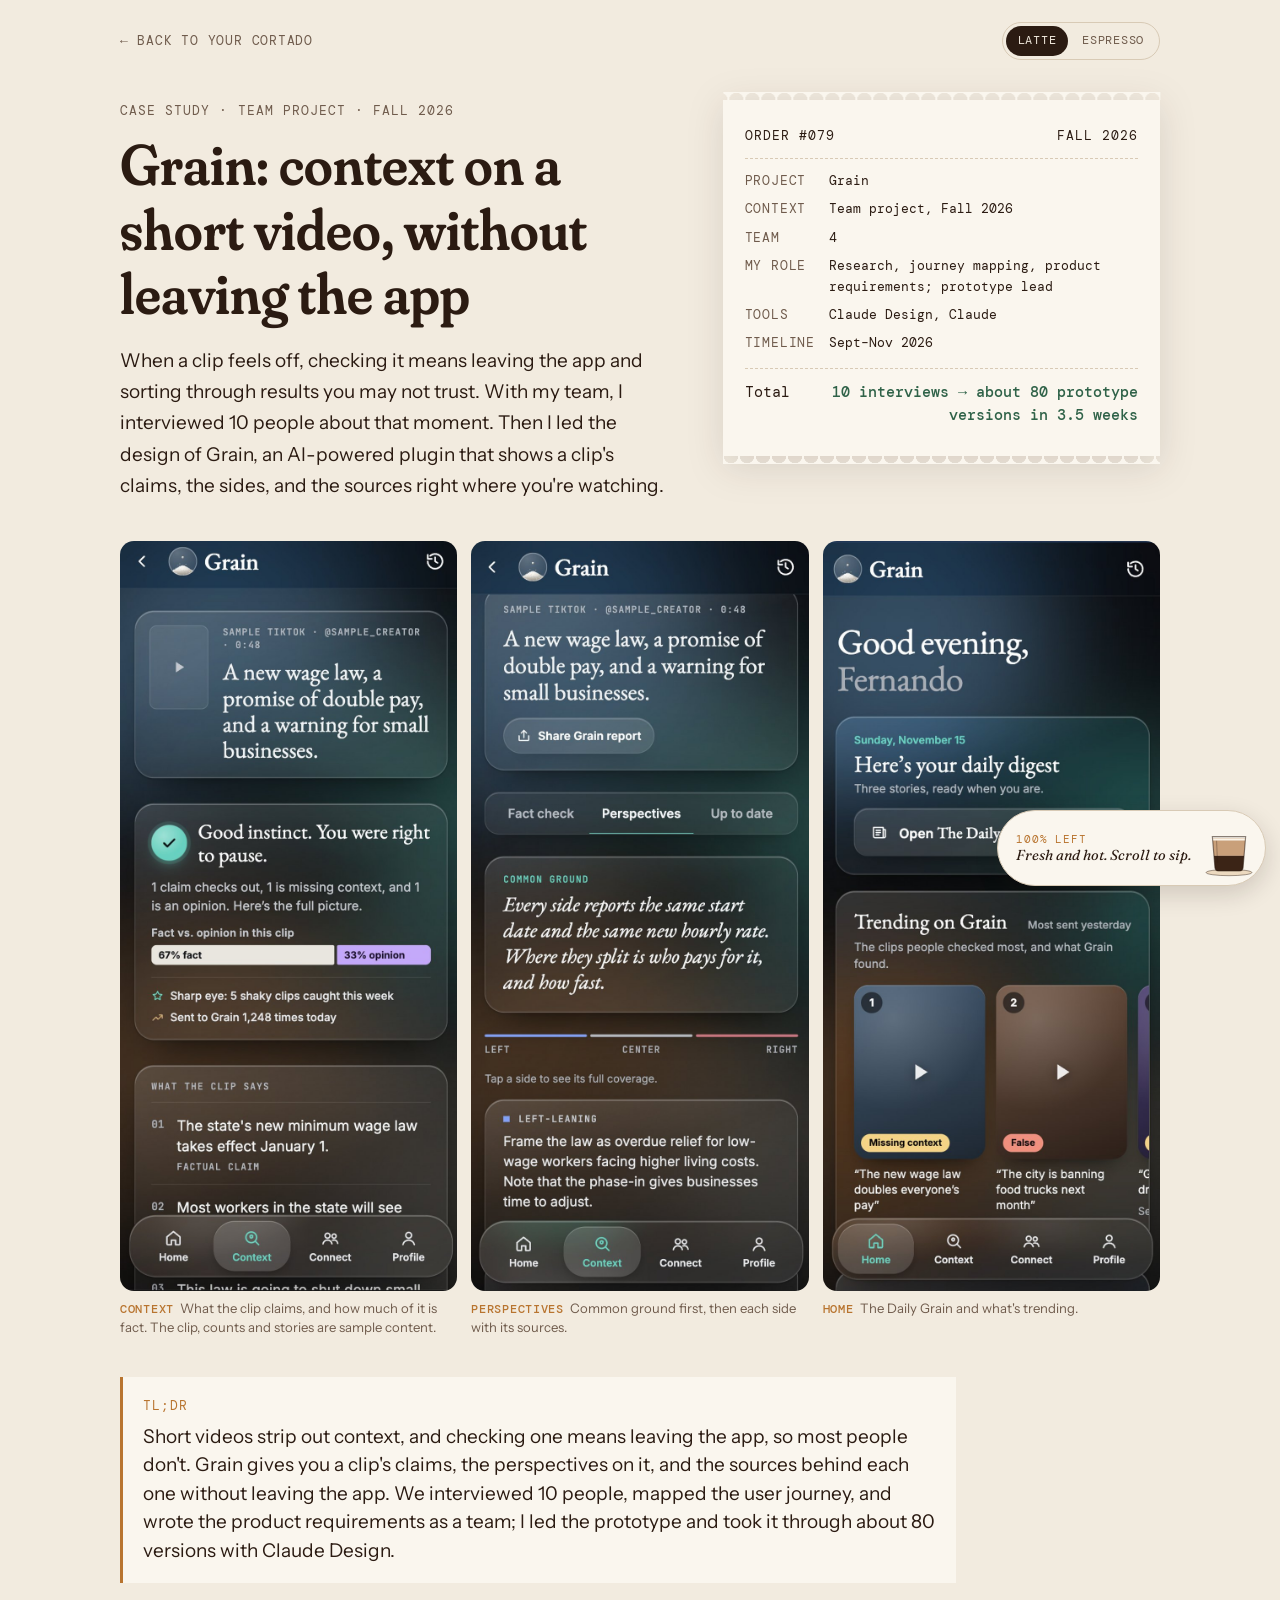
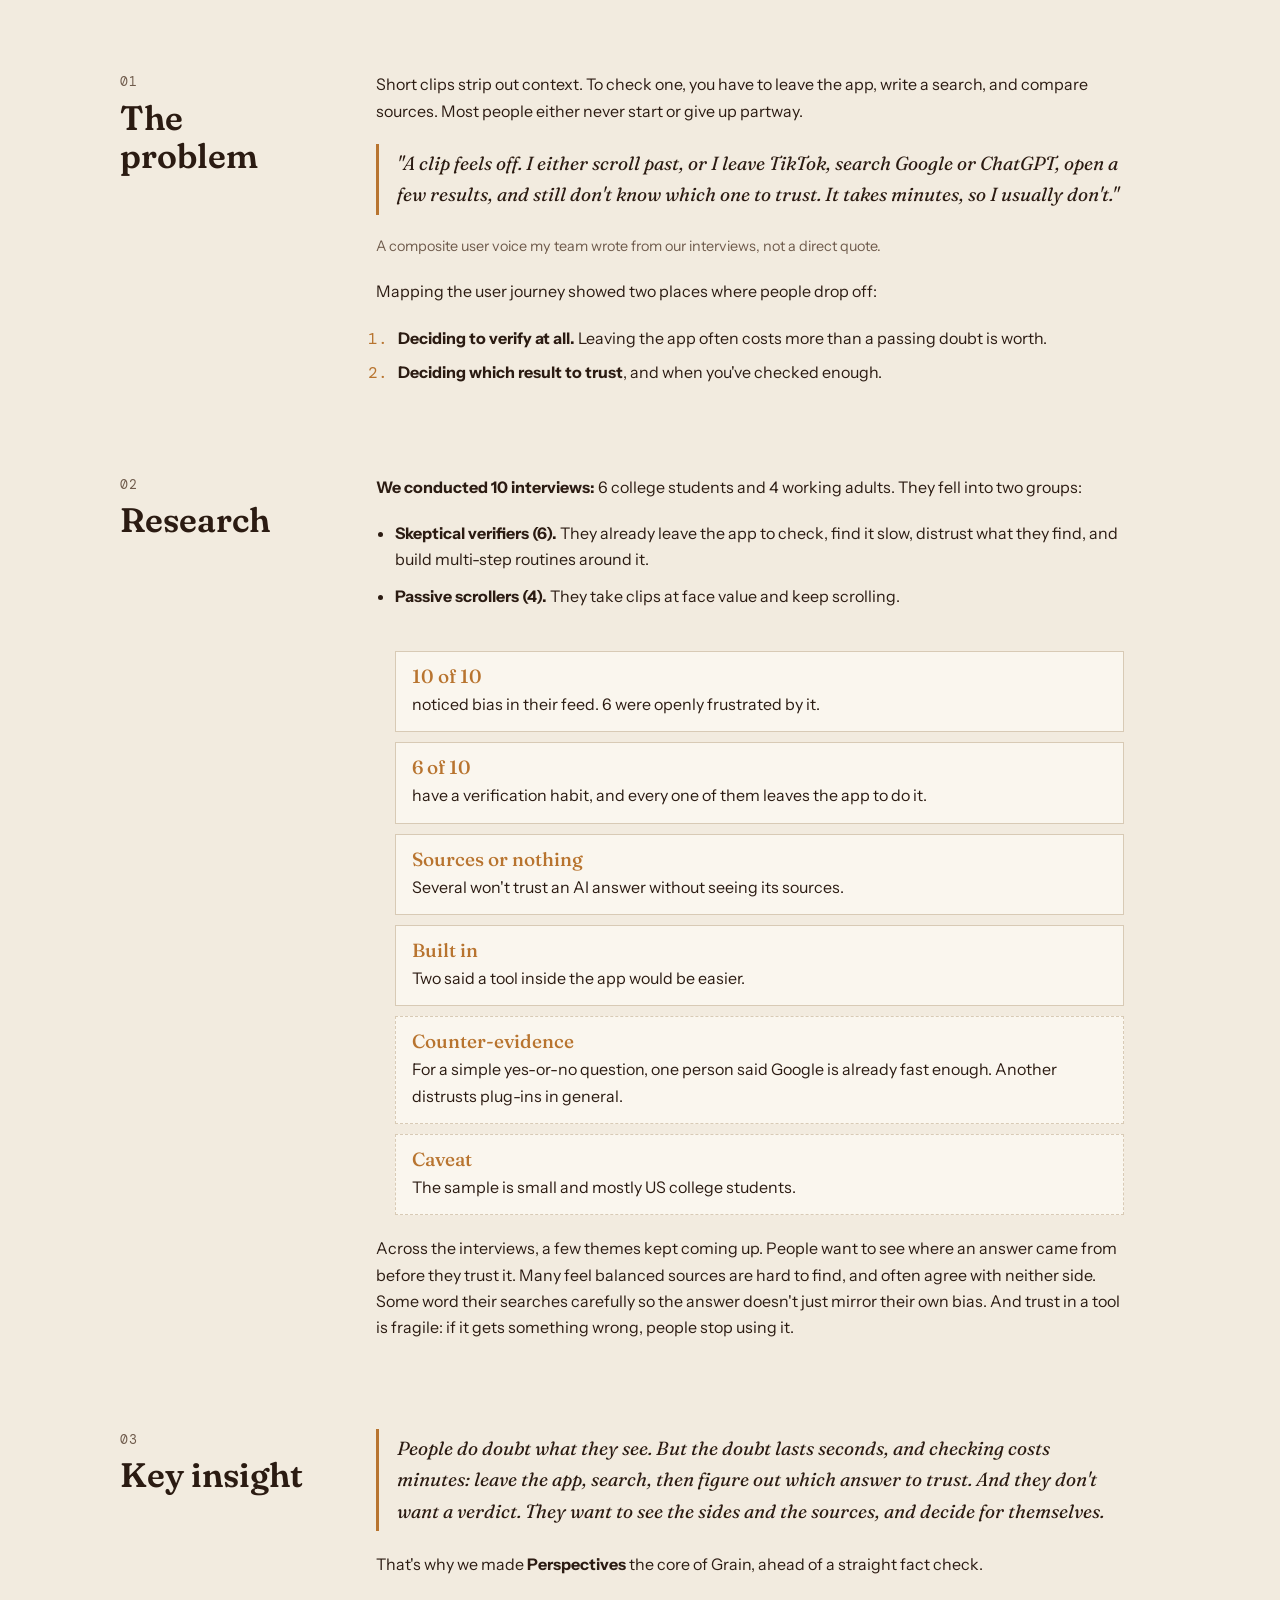
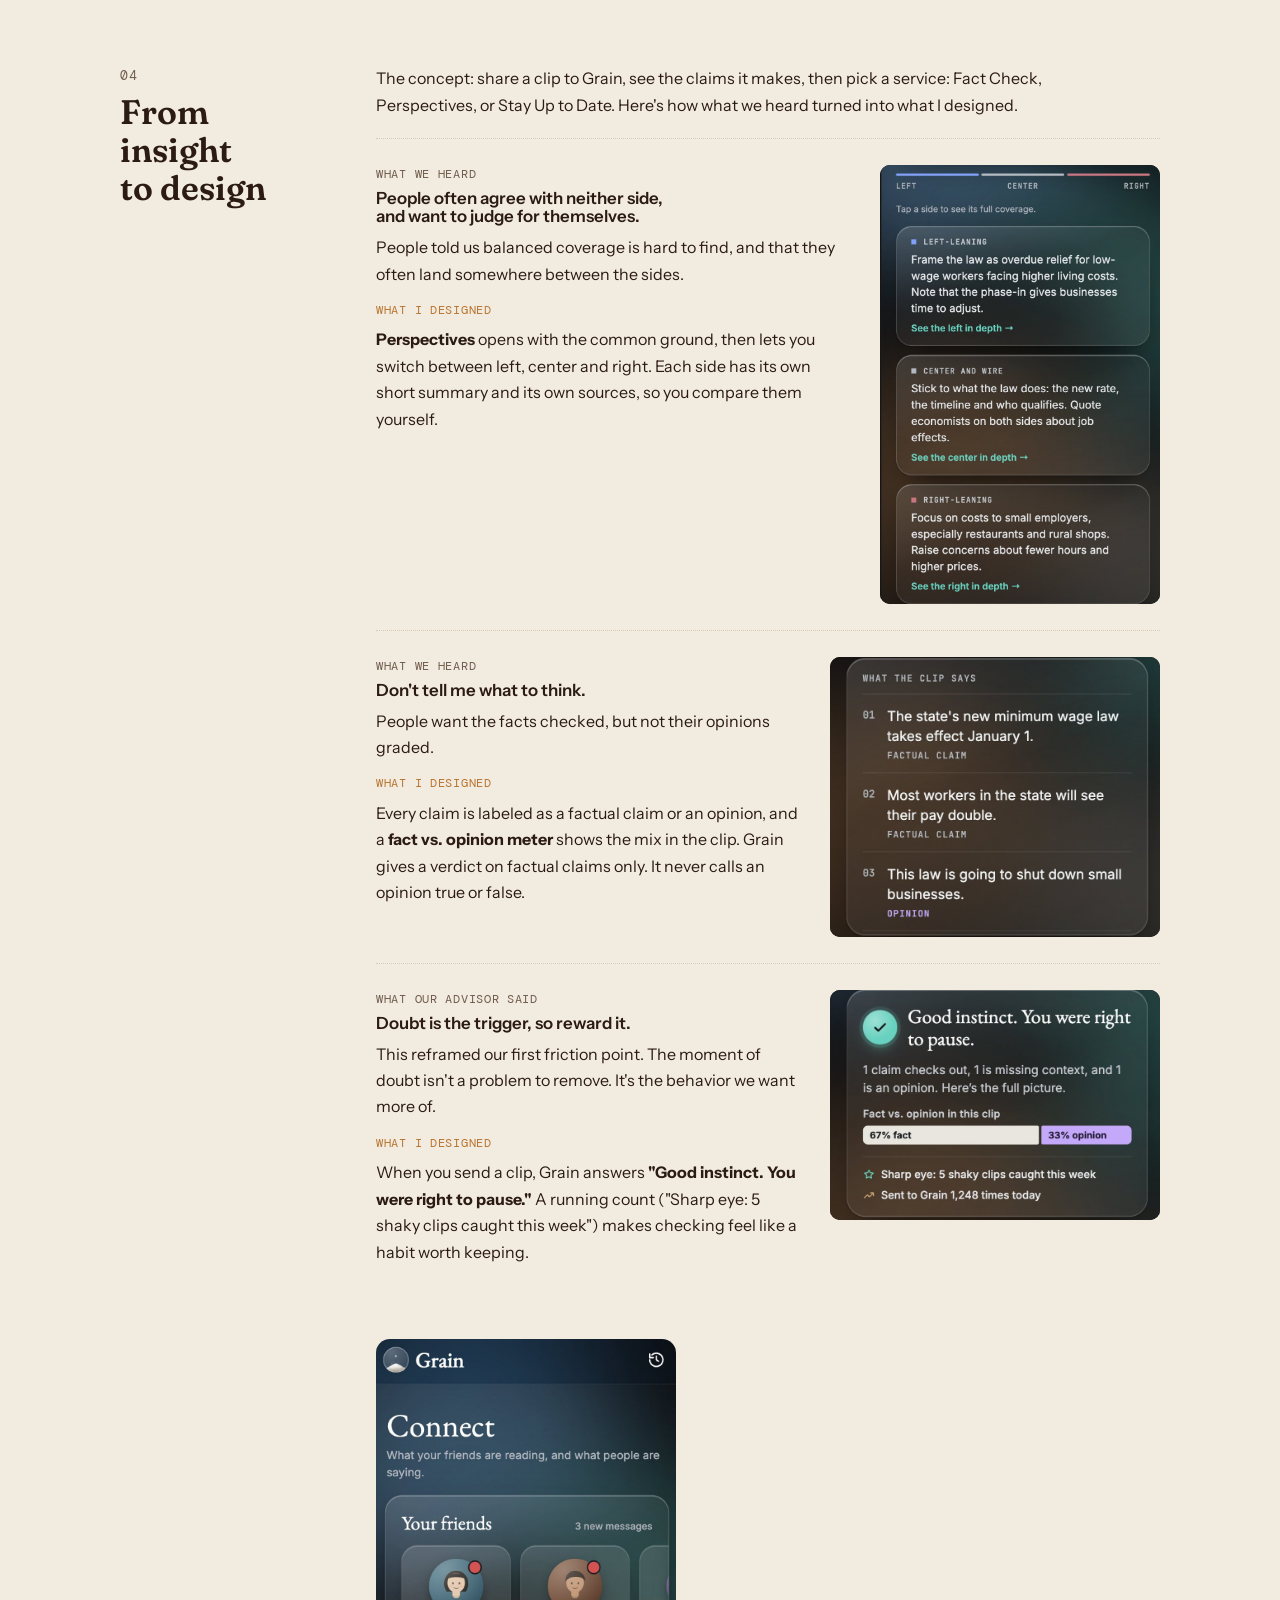
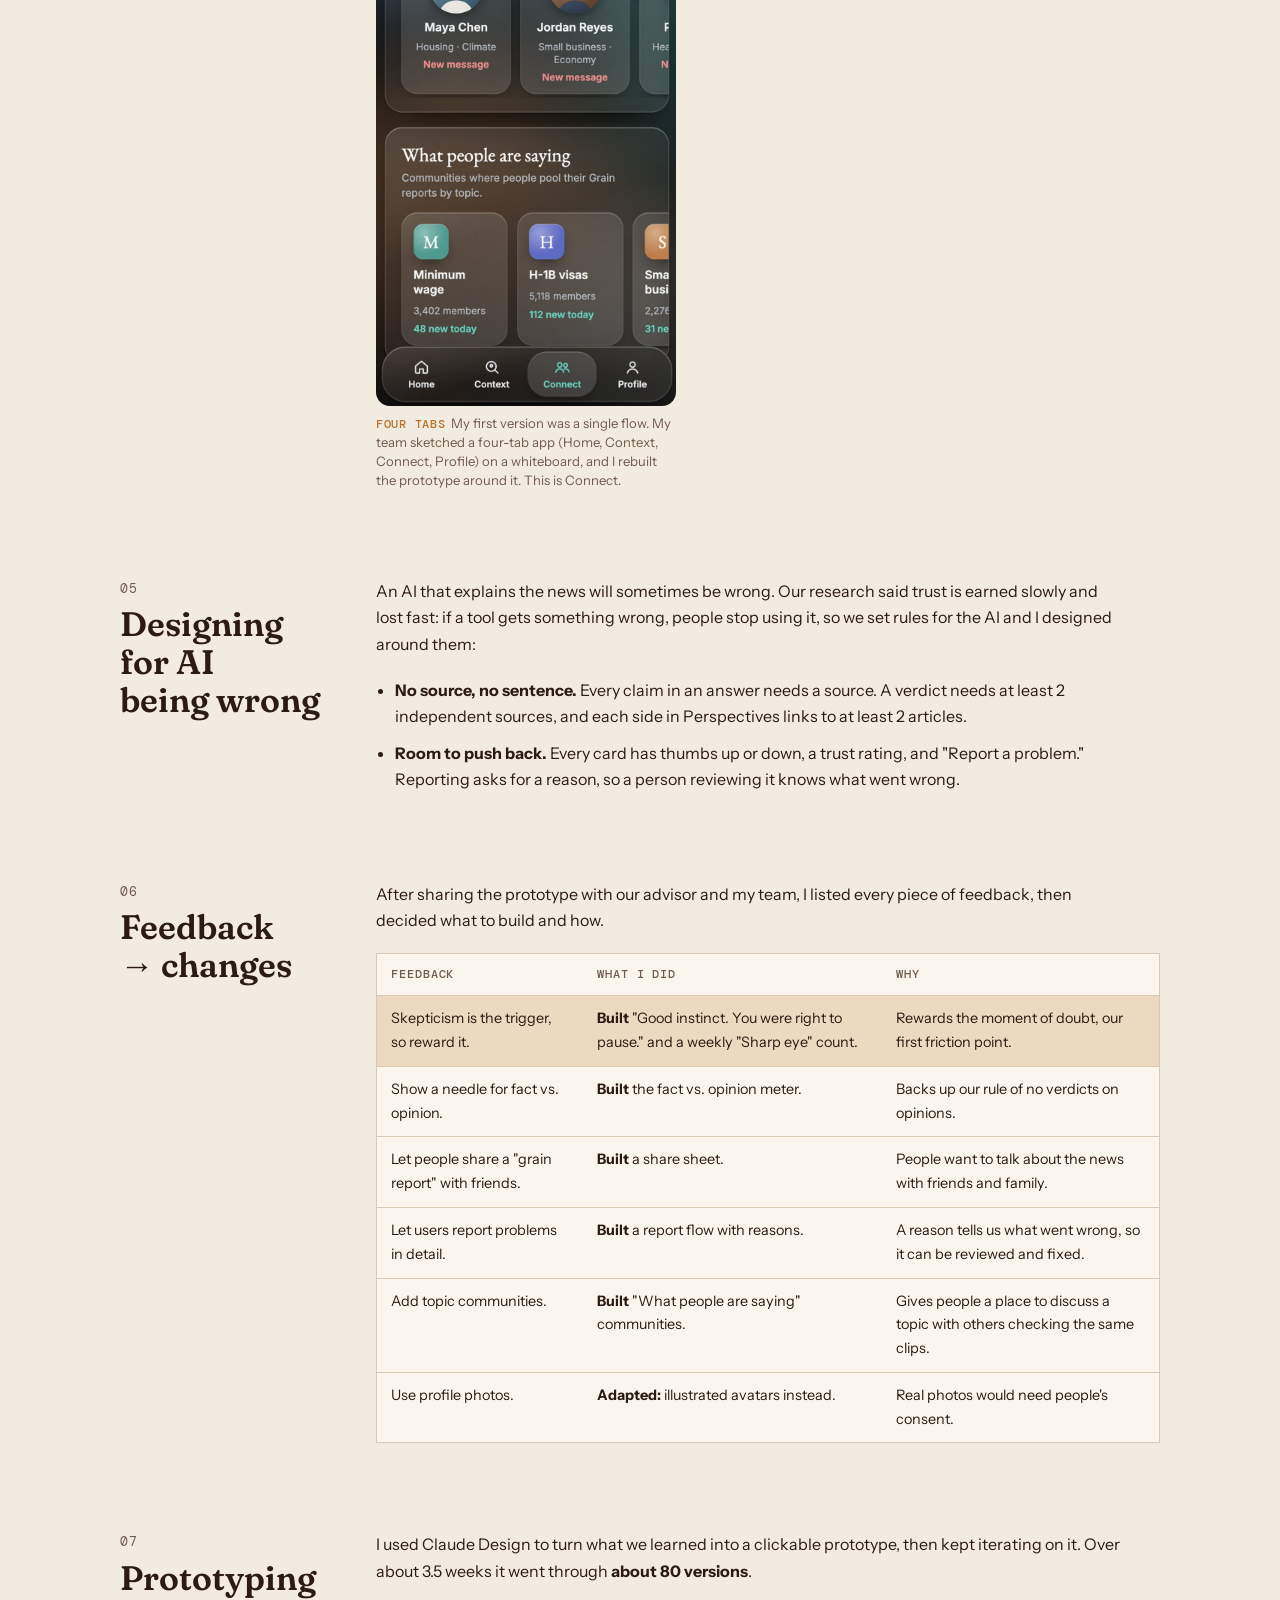
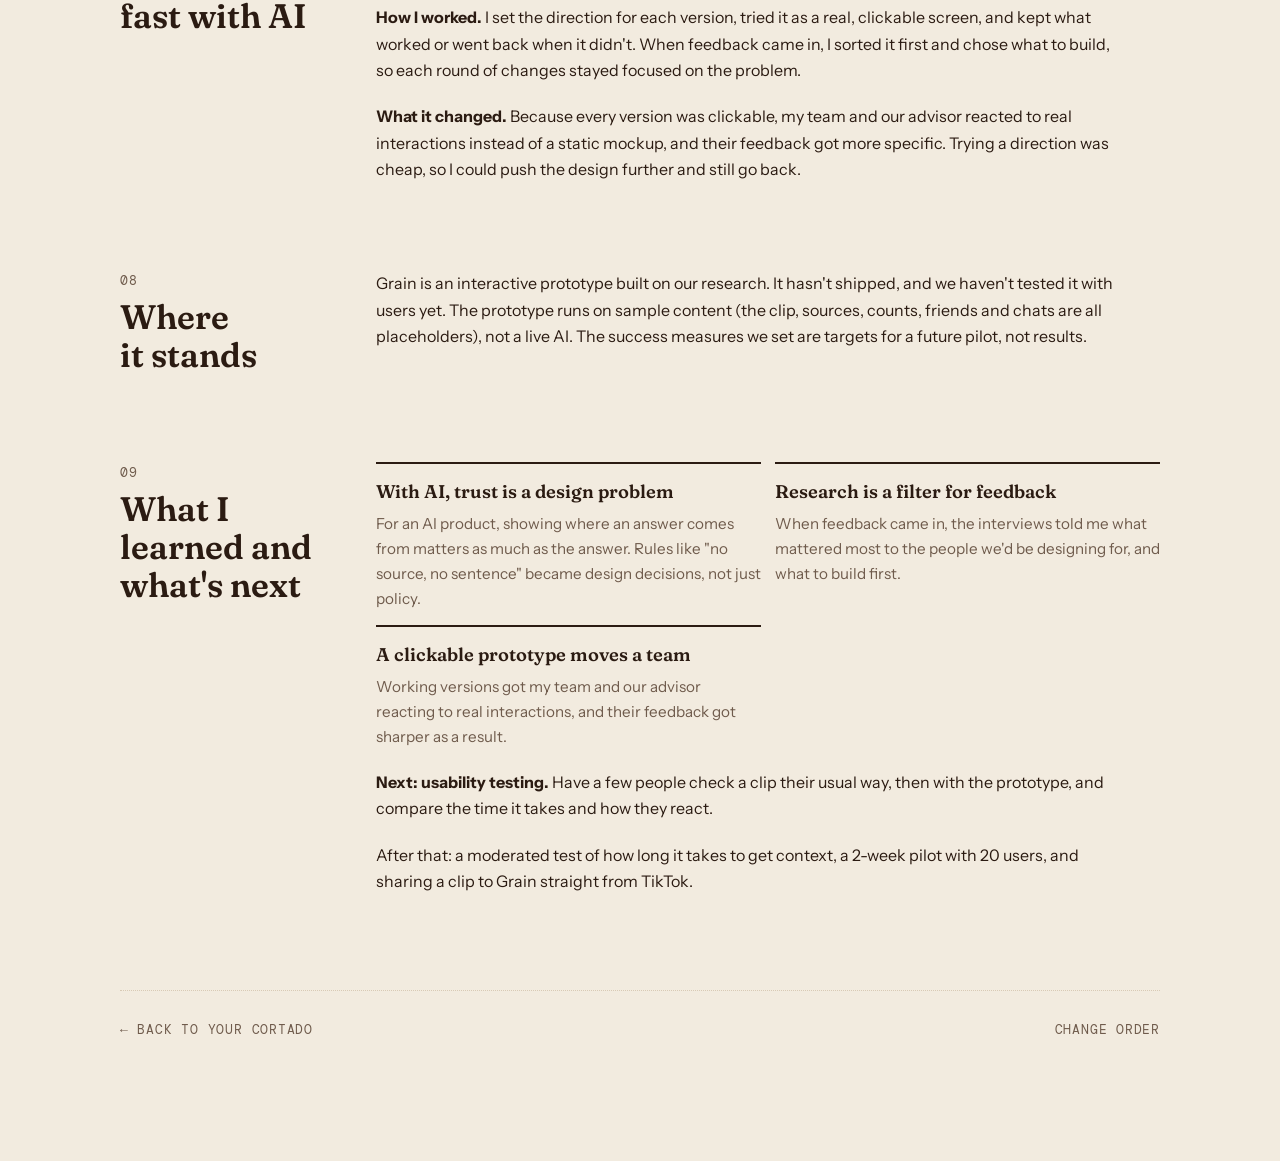
==== projects/grain.html @ 03b02ee0 "Grain: tighten to the core story, new screenshots, no PRD references Co-Authored-By: Claude Opus 5.5" ====
<!doctype html>
<html lang="en">
<head>
<meta charset="utf-8">
<meta name="viewport" content="width=device-width, initial-scale=1, viewport-fit=cover">
<title>Grain · Fernando Quijada</title>
<meta name="goatcounter" content="">
<meta name="description" content="Case study: Grain, a concept for getting context on a short video without leaving the app. Built on 10 user interviews; I led the interactive prototype, designed with AI over about 80 versions.">
<meta property="og:title" content="Grain · Fernando Quijada">
<link rel="icon" href="data:image/svg+xml,%3Csvg xmlns='http://www.w3.org/2000/svg' viewBox='0 0 32 32'%3E%3Cpath d='M5 9h22l-2 17q-.3 2-2.3 2H9.3Q7.3 28 7 26Z' fill='%233b2416'/%3E%3Cpath d='M5.6 14h20.8l-.4 4H6Z' fill='%23c9a07a'/%3E%3C/svg%3E">
<link rel="preconnect" href="https://fonts.googleapis.com">
<link rel="preconnect" href="https://fonts.gstatic.com" crossorigin>
<link rel="stylesheet" href="https://fonts.googleapis.com/css2?family=DM+Mono:wght@400;500&family=Fraunces:ital,opsz,wght,SOFT,WONK@0,9..144,400..700,0..100,0..1;1,9..144,400..700,0..100,0..1&family=Instrument+Sans:wght@400;500;600&display=swap">
<link rel="stylesheet" href="../assets/css/style.css">
</head>
<body data-drink="projects">

<div class="cs-top">
  <a class="back" href="../index.html#projects">← Back to your cortado</a>
  <div class="theme-switch" role="group" aria-label="Color theme">
    <button type="button" data-set-theme="light" aria-pressed="false">Latte</button>
    <button type="button" data-set-theme="dark" aria-pressed="false">Espresso</button>
  </div>
</div>

<main class="cs">

  <div class="cs-hero">
    <div>
      <p class="label">Case study · Team project · Fall 2026</p>
      <h1>Grain: context on a short video, without leaving the app</h1>
      <p class="lede">When a clip feels off, checking it means leaving the app and sorting through results you may not trust. With my team, I interviewed 10 people about that moment. Then I led the design of Grain, an AI-powered plugin that shows a clip's claims, the sides, and the sources right where you're watching.</p>
    </div>

    <aside class="ticket" aria-label="Project summary">
      <div class="t-head"><span>Order #079</span><span>Fall 2026</span></div>
      <dl>
        <dt>Project</dt><dd>Grain</dd>
        <dt>Context</dt><dd>Team project, Fall 2026</dd>
        <dt>Team</dt><dd>4</dd>
        <dt>My role</dt><dd>Research, journey mapping, product requirements; prototype lead</dd>
        <dt>Tools</dt><dd>Claude Design, Claude</dd>
        <dt>Timeline</dt><dd>Sept–Nov 2026</dd>
      </dl>
      <div class="t-total"><span>Total</span><strong>10 interviews → about 80 prototype versions in 3.5 weeks</strong></div>
    </aside>
  </div>

  <div class="trio" style="margin-top:40px">
    <figure>
      <div class="shot g-phone"><img src="../assets/img/grain/context.jpg" width="800" height="1778" alt="Grain's Context screen for a sample TikTok about a new wage law: the message Good instinct. You were right to pause, a fact versus opinion bar reading 67% fact and 33% opinion, a Sharp eye count, and the list of claims the clip makes, each labeled"></div>
      <figcaption><b>Context</b>What the clip claims, and how much of it is fact. The clip, counts and stories are sample content.</figcaption>
    </figure>
    <figure>
      <div class="shot g-phone"><img src="../assets/img/grain/perspectives.jpg" width="800" height="1778" alt="Grain's Perspectives tab: a common ground summary in italic serif, a bar split into left, center and right with text labels, and the left-leaning side's summary below"></div>
      <figcaption><b>Perspectives</b>Common ground first, then each side with its sources.</figcaption>
    </figure>
    <figure>
      <div class="shot g-phone"><img src="../assets/img/grain/home.jpg" width="800" height="1778" alt="Grain's Home tab: the serif greeting Good evening, Fernando, a card to open The Daily Grain digest, and Trending on Grain, a numbered row of clips with labels like Missing context and False"></div>
      <figcaption><b>Home</b>The Daily Grain and what's trending.</figcaption>
    </figure>
  </div>

  <div class="tldr">
    <p class="label">TL;DR</p>
    <p>Short videos strip out context, and checking one means leaving the app, so most people don't. Grain gives you a clip's claims, the perspectives on it, and the sources behind each one without leaving the app. We interviewed 10 people, mapped the user journey, and wrote the product requirements as a team; I led the prototype and took it through about 80 versions with Claude Design.</p>
  </div>

  <section class="cs-section" aria-labelledby="problem-h">
    <header><span class="label">01</span><h2 id="problem-h">The problem</h2></header>
    <div class="cs-body">
      <p>Short clips strip out context. To check one, you have to leave the app, write a search, and compare sources. Most people either never start or give up partway.</p>
      <p class="callout">"A clip feels off. I either scroll past, or I leave TikTok, search Google or ChatGPT, open a few results, and still don't know which one to trust. It takes minutes, so I usually don't."</p>
      <p style="font-size:.9rem;color:var(--muted)">A composite user voice my team wrote from our interviews, not a direct quote.</p>
      <p>Mapping the user journey showed two places where people drop off:</p>
      <ol class="flow">
        <li><strong>Deciding to verify at all.</strong> Leaving the app often costs more than a passing doubt is worth.</li>
        <li><strong>Deciding which result to trust</strong>, and when you've checked enough.</li>
      </ol>
    </div>
  </section>

  <section class="cs-section" aria-labelledby="research-h">
    <header><span class="label">02</span><h2 id="research-h">Research</h2></header>
    <div class="cs-body">
      <p><strong>We conducted 10 interviews:</strong> 6 college students and 4 working adults. They fell into two groups:</p>
      <ul>
        <li><strong>Skeptical verifiers (6).</strong> They already leave the app to check, find it slow, distrust what they find, and build multi-step routines around it.</li>
        <li><strong>Passive scrollers (4).</strong> They take clips at face value and keep scrolling.</li>
      </ul>
      <ul class="findings" style="margin-top:22px">
        <li><b>10 of 10</b>noticed bias in their feed. 6 were openly frustrated by it.</li>
        <li><b>6 of 10</b>have a verification habit, and every one of them leaves the app to do it.</li>
        <li><b>Sources or nothing</b>Several won't trust an AI answer without seeing its sources.</li>
        <li><b>Built in</b>Two said a tool inside the app would be easier.</li>
        <li class="counter"><b>Counter-evidence</b>For a simple yes-or-no question, one person said Google is already fast enough. Another distrusts plug-ins in general.</li>
        <li class="counter"><b>Caveat</b>The sample is small and mostly US college students.</li>
      </ul>
      <p>Across the interviews, a few themes kept coming up. People want to see where an answer came from before they trust it. Many feel balanced sources are hard to find, and often agree with neither side. Some word their searches carefully so the answer doesn't just mirror their own bias. And trust in a tool is fragile: if it gets something wrong, people stop using it.</p>
    </div>
  </section>

  <section class="cs-section" aria-labelledby="insight-h">
    <header><span class="label">03</span><h2 id="insight-h">Key insight</h2></header>
    <div class="cs-body">
      <p class="callout">People do doubt what they see. But the doubt lasts seconds, and checking costs minutes: leave the app, search, then figure out which answer to trust. And they don't want a verdict. They want to see the sides and the sources, and decide for themselves.</p>
      <p>That's why we made <strong>Perspectives</strong> the core of Grain, ahead of a straight fact check.</p>
    </div>
  </section>

  <section class="cs-section" aria-labelledby="design-h">
    <header><span class="label">04</span><h2 id="design-h">From insight to design</h2></header>
    <div class="cs-body wide">
      <p style="max-width:68ch">The concept: share a clip to Grain, see the claims it makes, then pick a service: Fact Check, Perspectives, or Stay Up to Date. Here's how what we heard turned into what I designed.</p>
      <div class="pairs">
        <div class="pair tall">
          <div>
            <p class="heard">What we heard</p>
            <h3>People often agree with neither side, and want to judge for themselves.</h3>
            <p>People told us balanced coverage is hard to find, and that they often land somewhere between the sides.</p>
            <p class="heard made">What I designed</p>
            <p><strong>Perspectives</strong> opens with the common ground, then lets you switch between left, center and right. Each side has its own short summary and its own sources, so you compare them yourself.</p>
          </div>
          <figure><div class="shot"><img src="../assets/img/grain/perspectives-all.jpg" width="800" height="1255" loading="lazy" alt="Grain's Perspectives tab showing all three sides: a left, center and right bar with text labels, then a Left-leaning card, a Center and wire card, and a Right-leaning card, each summarizing how that side frames the wage law, with a link to see that side in depth"></div></figure>
        </div>
        <div class="pair crop">
          <div>
            <p class="heard">What we heard</p>
            <h3>Don't tell me what to think.</h3>
            <p>People want the facts checked, but not their opinions graded.</p>
            <p class="heard made">What I designed</p>
            <p>Every claim is labeled as a factual claim or an opinion, and a <strong>fact vs. opinion meter</strong> shows the mix in the clip. Grain gives a verdict on factual claims only. It never calls an opinion true or false.</p>
          </div>
          <figure><div class="shot"><img src="../assets/img/grain/context-all-claims.jpg" width="800" height="679" loading="lazy" alt="What the clip says: three numbered claims from the sample clip. The law takes effect January 1, labeled Factual claim. Most workers will see their pay double, labeled Factual claim. The law is going to shut down small businesses, labeled Opinion"></div></figure>
        </div>
        <div class="pair crop">
          <div>
            <p class="heard">What our advisor said</p>
            <h3>Doubt is the trigger, so reward it.</h3>
            <p>This reframed our first friction point. The moment of doubt isn't a problem to remove. It's the behavior we want more of.</p>
            <p class="heard made">What I designed</p>
            <p>When you send a clip, Grain answers <strong>"Good instinct. You were right to pause."</strong> A running count ("Sharp eye: 5 shaky clips caught this week") makes checking feel like a habit worth keeping.</p>
          </div>
          <figure><div class="shot"><img src="../assets/img/grain/context-reward.jpg" width="800" height="557" loading="lazy" alt="Close-up of the skepticism reward: a checkmark and the serif line Good instinct. You were right to pause, a summary of 1 claim that checks out, 1 missing context and 1 opinion, and a Sharp eye count of 5 shaky clips caught this week"></div></figure>
        </div>
      </div>
      <div class="solo-shot" style="margin-top:28px">
        <figure><div class="shot g-phone"><img src="../assets/img/grain/connect.jpg" width="800" height="1778" loading="lazy" alt="Grain's Connect tab: a Your friends carousel with illustrated avatars and red new-message dots, and What people are saying, a row of topic communities such as Minimum wage and H-1B visas"></div>
          <figcaption><b>Four tabs</b>My first version was a single flow. My team sketched a four-tab app (Home, Context, Connect, Profile) on a whiteboard, and I rebuilt the prototype around it. This is Connect.</figcaption></figure>
      </div>
    </div>
  </section>

  <section class="cs-section" aria-labelledby="ai-wrong-h">
    <header><span class="label">05</span><h2 id="ai-wrong-h">Designing for AI being wrong</h2></header>
    <div class="cs-body">
      <p>An AI that explains the news will sometimes be wrong. Our research said trust is earned slowly and lost fast: if a tool gets something wrong, people stop using it, so we set rules for the AI and I designed around them:</p>
      <ul>
        <li><strong>No source, no sentence.</strong> Every claim in an answer needs a source. A verdict needs at least 2 independent sources, and each side in Perspectives links to at least 2 articles.</li>
        <li><strong>Room to push back.</strong> Every card has thumbs up or down, a trust rating, and "Report a problem." Reporting asks for a reason, so a person reviewing it knows what went wrong.</li>
      </ul>
    </div>
  </section>

  <section class="cs-section" aria-labelledby="feedback-h">
    <header><span class="label">06</span><h2 id="feedback-h">Feedback → changes</h2></header>
    <div class="cs-body wide">
      <p style="max-width:68ch">After sharing the prototype with our advisor and my team, I listed every piece of feedback, then decided what to build and how.</p>
      <div class="table-wrap">
        <table>
          <thead><tr><th>Feedback</th><th>What I did</th><th>Why</th></tr></thead>
          <tbody>
            <tr class="win"><td>Skepticism is the trigger, so reward it.</td><td><strong>Built</strong> "Good instinct. You were right to pause." and a weekly "Sharp eye" count.</td><td>Rewards the moment of doubt, our first friction point.</td></tr>
            <tr><td>Show a needle for fact vs. opinion.</td><td><strong>Built</strong> the fact vs. opinion meter.</td><td>Backs up our rule of no verdicts on opinions.</td></tr>
            <tr><td>Let people share a "grain report" with friends.</td><td><strong>Built</strong> a share sheet.</td><td>People want to talk about the news with friends and family.</td></tr>
            <tr><td>Let users report problems in detail.</td><td><strong>Built</strong> a report flow with reasons.</td><td>A reason tells us what went wrong, so it can be reviewed and fixed.</td></tr>
            <tr><td>Add topic communities.</td><td><strong>Built</strong> "What people are saying" communities.</td><td>Gives people a place to discuss a topic with others checking the same clips.</td></tr>
            <tr><td>Use profile photos.</td><td><strong>Adapted:</strong> illustrated avatars instead.</td><td>Real photos would need people's consent.</td></tr>
          </tbody>
        </table>
      </div>
    </div>
  </section>

  <section class="cs-section" aria-labelledby="ai-h">
    <header><span class="label">07</span><h2 id="ai-h">Prototyping fast with AI</h2></header>
    <div class="cs-body">
      <p>I used Claude Design to turn what we learned into a clickable prototype, then kept iterating on it. Over about 3.5 weeks it went through <strong>about 80 versions</strong>.</p>
      <p><strong>How I worked.</strong> I set the direction for each version, tried it as a real, clickable screen, and kept what worked or went back when it didn't. When feedback came in, I sorted it first and chose what to build, so each round of changes stayed focused on the problem.</p>
      <p><strong>What it changed.</strong> Because every version was clickable, my team and our advisor reacted to real interactions instead of a static mockup, and their feedback got more specific. Trying a direction was cheap, so I could push the design further and still go back.</p>
    </div>
  </section>

  <section class="cs-section" aria-labelledby="status-h">
    <header><span class="label">08</span><h2 id="status-h">Where it stands</h2></header>
    <div class="cs-body">
      <p>Grain is an interactive prototype built on our research. It hasn't shipped, and we haven't tested it with users yet. The prototype runs on sample content (the clip, sources, counts, friends and chats are all placeholders), not a live AI. The success measures we set are targets for a future pilot, not results.</p>
    </div>
  </section>

  <section class="cs-section" aria-labelledby="next-h">
    <header><span class="label">09</span><h2 id="next-h">What I learned and what's next</h2></header>
    <div class="cs-body wide">
      <div class="lessons">
        <div class="lesson"><h3>With AI, trust is a design problem</h3>
          <p>For an AI product, showing where an answer comes from matters as much as the answer. Rules like "no source, no sentence" became design decisions, not just policy.</p></div>
        <div class="lesson"><h3>Research is a filter for feedback</h3>
          <p>When feedback came in, the interviews told me what mattered most to the people we'd be designing for, and what to build first.</p></div>
        <div class="lesson"><h3>A clickable prototype moves a team</h3>
          <p>Working versions got my team and our advisor reacting to real interactions, and their feedback got sharper as a result.</p></div>
      </div>
      <p style="max-width:68ch"><strong>Next: usability testing.</strong> Have a few people check a clip their usual way, then with the prototype, and compare the time it takes and how they react.</p>
      <p style="max-width:68ch">After that: a moderated test of how long it takes to get context, a 2-week pilot with 20 users, and sharing a clip to Grain straight from TikTok.</p>
    </div>
  </section>

  <div class="next-up">
    <a class="back" href="../index.html#projects">← Back to your cortado</a>
    <a class="back" href="../index.html#menu">Change order</a>
  </div>
</main>

<div class="sip">
  <div class="sip-meta" aria-hidden="true">
    <span class="label" data-cup-pct>100% left</span>
    <span class="status" data-cup-status>Scroll to sip</span>
  </div>
  <button class="cup-btn" type="button" data-cup aria-label="Your cortado. Tap for a coffee fact or a fact about Fernando."></button>
</div>

<dialog class="lb" aria-label="Enlarged image">
  <button type="button">Close</button>
  <img src="[data-uri]" alt="">
  <p></p>
</dialog>

<script src="../assets/js/main.js"></script>
</body>
</html>
---- assets/css/style.css ----
/* Fernando Quijada portfolio
   Layout: café menu. The home screen is a drink menu; each drink opens one section ("Your latte is ready!").
   A single centered reading column for sections, a glass in the corner that empties as you scroll.
   Themes: Latte (light) and Espresso (dark). */

:root {
  --paper: #f2ebdf;      /* oat milk */
  --card: #faf6ee;
  --ink: #2b1b12;        /* dark roast */
  --muted: #6f5b4c;
  --line: #d8cab5;
  --crema: #b8742f;      /* caramel accent */
  --crema-soft: #ecd9bf;
  --leaf: #2f6248;       /* coffee plant green, used for "pass" */
  --frame: #1d140f;      /* photo frames, both themes */
  --espresso: #3b2416;
  --milk: #c9a07a;
  --foam: #fbf4e8;
  --glass: rgba(43, 27, 18, .55);
  --board: #2e1f16;      /* chalkboard menu */
  --board-ink: #f3e9da;
  --board-muted: #c6b19b;
  --board-line: #5a4535;

  --f-display: "Fraunces", "Iowan Old Style", "Palatino Linotype", Georgia, serif;
  --f-body: "Instrument Sans", "Segoe UI", system-ui, -apple-system, sans-serif;
  --f-mono: "DM Mono", ui-monospace, "SFMono-Regular", Menlo, Consolas, monospace;

  --step--1: .8125rem;
  --step-0: 1rem;
  --step-1: 1.1875rem;
  --step-2: 1.5rem;
  --step-3: 2.125rem;
  --step-4: clamp(2.6rem, 5vw, 3.6rem);

  --gutter-l: max(20px, env(safe-area-inset-left, 0px));
  --gutter-r: max(20px, env(safe-area-inset-right, 0px));
  color-scheme: light;
}

@media (prefers-color-scheme: dark) {
  :root:not([data-theme="light"]) {
    --paper: #16100c; --card: #20170f; --ink: #f1e5d4; --muted: #b59f8a; --line: #3a2c22;
    --crema: #e2a862; --crema-soft: #3d2c1d; --leaf: #86c29d; --frame: #0d0907;
    --espresso: #5a3520; --milk: #c79c73; --foam: #f6ecdc; --glass: rgba(241, 229, 212, .6);
    --board: #251912; --board-ink: #f3e9da; --board-muted: #b9a28b; --board-line: #4a382b;
    color-scheme: dark;
  }
}
:root[data-theme="dark"] {
  --paper: #16100c; --card: #20170f; --ink: #f1e5d4; --muted: #b59f8a; --line: #3a2c22;
  --crema: #e2a862; --crema-soft: #3d2c1d; --leaf: #86c29d; --frame: #0d0907;
  --espresso: #5a3520; --milk: #c79c73; --foam: #f6ecdc; --glass: rgba(241, 229, 212, .6);
    --board: #251912; --board-ink: #f3e9da; --board-muted: #b9a28b; --board-line: #4a382b;
  color-scheme: dark;
}

*, *::before, *::after { box-sizing: border-box; }
[hidden] { display: none !important; }
html { scroll-behavior: smooth; -webkit-text-size-adjust: 100%; }
@media (prefers-reduced-motion: reduce) { html { scroll-behavior: auto; } }
body {
  margin: 0;
  background: var(--paper);
  color: var(--ink);
  font-family: var(--f-body);
  font-size: var(--step-0);
  line-height: 1.65;
  transition: background-color .4s ease, color .4s ease;
}
img { max-width: 100%; height: auto; display: block; }
a { color: inherit; text-decoration-color: var(--crema); text-underline-offset: .2em; text-decoration-thickness: 1.5px; }
a:hover { color: var(--crema); }
:focus-visible { outline: 2px solid var(--crema); outline-offset: 3px; border-radius: 2px; }
h1, h2, h3 { font-family: var(--f-display); font-weight: 600; line-height: 1.12; text-wrap: balance; margin: 0; font-variation-settings: "SOFT" 60, "WONK" 1; }
p { margin: 0; }
.skip { position: absolute; left: -999px; top: 8px; background: var(--ink); color: var(--paper); padding: 8px 12px; z-index: 50; }
.skip:focus { left: 8px; }

.label {
  font-family: var(--f-mono);
  font-size: var(--step--1);
  letter-spacing: .08em;
  text-transform: uppercase;
  color: var(--muted);
}

/* ---------- Cortado glass ---------- */
.cup-btn {
  border: 0; background: none; padding: 0; cursor: pointer; color: var(--ink);
  width: 104px; flex: none; -webkit-tap-highlight-color: transparent;
}
.cup-btn svg { width: 100%; height: auto; overflow: visible; display: block; }
.cup-btn:hover .glass-outline { stroke: var(--crema); }

.glass-outline { fill: none; stroke: var(--glass); stroke-width: 2.2; transition: stroke .2s; }
.layer-espresso { fill: var(--espresso); }
.layer-milk { fill: var(--milk); }
.layer-foam { fill: var(--foam); stroke: var(--milk); stroke-width: .6; }
.saucer { fill: var(--crema-soft); stroke: var(--glass); stroke-width: 1.5; }
.heart { fill: var(--milk); opacity: 0; transition: opacity .6s ease .2s; }
.full .heart { opacity: 1; }
.steam path { fill: none; stroke: var(--muted); stroke-width: 2; stroke-linecap: round; opacity: 0; }
.full .steam path, .pulling .steam path { animation: steam 2.4s ease-in-out infinite; }
.steam path:nth-child(2) { animation-delay: .5s !important; }
.steam path:nth-child(3) { animation-delay: 1s !important; }
@keyframes steam {
  0% { opacity: 0; transform: translateY(6px); }
  40% { opacity: .7; }
  100% { opacity: 0; transform: translateY(-12px); }
}
.drip { fill: var(--espresso); opacity: 0; }
.pulling .drip { animation: drip 1.4s ease-in; }
@keyframes drip {
  0% { opacity: 1; transform: scaleY(0); transform-origin: top; }
  30% { opacity: 1; transform: scaleY(1); }
  85% { opacity: 1; transform: scaleY(1) translateY(0); }
  100% { opacity: 0; transform: scaleY(.2) translateY(40px); }
}
@media (prefers-reduced-motion: reduce) {
  .full .steam path, .pulling .steam path { animation: none; opacity: .5; }
  .pulling .drip { animation: none; }
}

.ticket-pop {
  position: fixed; z-index: 40;
  right: calc(14px + env(safe-area-inset-right, 0px));
  bottom: calc(104px + env(safe-area-inset-bottom, 0px));
  width: min(300px, calc(100vw - 28px));
  background: var(--card); color: var(--ink);
  border: 1.5px dashed var(--line);
  padding: 14px 16px 16px;
  font-size: .9rem; line-height: 1.5;
  box-shadow: 0 10px 30px rgba(29, 20, 15, .2);
  transform-origin: bottom right;
  animation: pop .35s cubic-bezier(.2, 1.4, .4, 1);
}
.ticket-pop .label { display: block; margin-bottom: 6px; padding-right: 28px; color: var(--crema); }
.pop-close {
  position: absolute; top: 6px; right: 6px; width: 32px; height: 32px;
  border: 0; border-radius: 50%; background: transparent; color: var(--muted);
  font-size: 1.4rem; line-height: 1; cursor: pointer; display: grid; place-items: center;
}
.pop-close:hover { background: var(--crema-soft); color: var(--ink); }
@keyframes pop { from { transform: scale(.85) translateY(8px); opacity: 0; } to { transform: none; opacity: 1; } }
@media (prefers-reduced-motion: reduce) { .ticket-pop { animation: none; } }

/* ---------- Theme switch ---------- */
.theme-switch {
  display: inline-flex; border: 1.5px solid var(--line); border-radius: 999px; padding: 3px; gap: 2px;
  font-family: var(--f-mono); font-size: .75rem; letter-spacing: .06em; text-transform: uppercase; align-self: flex-start;
}
.theme-switch button {
  border: 0; background: none; color: var(--muted); padding: 5px 12px; border-radius: 999px; cursor: pointer; font: inherit; letter-spacing: inherit; text-transform: inherit;
}
.theme-switch button[aria-pressed="true"] { background: var(--ink); color: var(--paper); }

section { scroll-margin-top: 32px; }
.sec-head { display: flex; align-items: baseline; gap: 14px; margin-bottom: 28px; }
.sec-head h2 { font-size: var(--step-3); }
.sec-head .label { margin-left: auto; white-space: nowrap; }
.prose { display: flex; flex-direction: column; gap: 18px; max-width: 64ch; }
.prose strong { font-weight: 600; }

/* About */
.about-grid { display: grid; gap: 28px; grid-template-columns: 1fr; }
@media (min-width: 640px) { .about-grid { grid-template-columns: 200px minmax(0, 1fr); align-items: start; } }
.portrait { margin: 0; position: relative; max-width: 260px; }
.portrait img { border-radius: 120px 120px 6px 6px; aspect-ratio: 5 / 6; object-fit: cover; width: 100%; filter: saturate(.9); }
.portrait figcaption { margin-top: 8px; }

/* Projects as a menu */
.feature {
  display: grid; gap: 0; background: var(--card); border: 1.5px solid var(--line);
  text-decoration: none; color: inherit; overflow: hidden;
  transition: transform .25s ease, border-color .25s ease;
}
.feature:hover { color: inherit; border-color: var(--crema); transform: translateY(-3px); }
.feature .ph { background: var(--frame); aspect-ratio: 16 / 10; overflow: hidden; }
.feature .ph img { width: 100%; height: 100%; object-fit: cover; transition: transform .6s ease; }
.feature:hover .ph img { transform: scale(1.03); }
.feature .body { padding: 22px 22px 24px; display: flex; flex-direction: column; gap: 12px; }
.feature h3 { font-size: var(--step-2); }
.feature .cta { font-family: var(--f-mono); font-size: var(--step--1); letter-spacing: .06em; text-transform: uppercase; color: var(--crema); }
@media (prefers-reduced-motion: reduce) { .feature, .feature .ph img { transition: none; } .feature:hover { transform: none; } .feature:hover .ph img { transform: none; } }

.notes { display: flex; flex-wrap: wrap; gap: 6px; list-style: none; margin: 0; padding: 0; }
.notes li {
  font-family: var(--f-mono); font-size: .75rem; padding: 3px 9px; border-radius: 999px;
  background: var(--crema-soft); color: var(--ink);
}
.notes-label { font-family: var(--f-display); font-style: italic; color: var(--muted); font-size: .95rem; }

.menu-list { list-style: none; margin: 32px 0 0; padding: 0; display: flex; flex-direction: column; }
.menu-list > li { border-top: 1.5px dotted var(--line); padding: 22px 0; display: grid; gap: 10px; }
.menu-list > li:last-child { border-bottom: 1.5px dotted var(--line); }
.mi-top { display: flex; align-items: baseline; gap: 12px; flex-wrap: wrap; }
.mi-top h3 { font-size: var(--step-1); font-weight: 600; }
.mi-top .label { margin-left: auto; }
.brewing { display: inline-flex; align-items: center; gap: 6px; }
.brewing::before { content: ""; width: 7px; height: 7px; border-radius: 50%; background: var(--crema); animation: pulse 1.8s ease-in-out infinite; }
@keyframes pulse { 50% { opacity: .25; } }
@media (prefers-reduced-motion: reduce) { .brewing::before { animation: none; } }
.mi-meta { color: var(--muted); font-size: .9rem; }

/* Experience */
.timeline { list-style: none; margin: 0; padding: 0; display: flex; flex-direction: column; gap: 28px; }
.timeline li { display: grid; grid-template-columns: 1fr; gap: 4px; }
@media (min-width: 560px) { .timeline li { grid-template-columns: 130px minmax(0, 1fr); gap: 20px; } }
.timeline .when { font-family: var(--f-mono); font-size: .78rem; color: var(--muted); padding-top: 4px; font-variant-numeric: tabular-nums; }
.timeline h3 { font-family: var(--f-body); font-size: 1.02rem; font-weight: 600; line-height: 1.35; }
.timeline h3 span { font-weight: 400; color: var(--muted); }
.timeline p { color: var(--muted); font-size: .95rem; margin-top: 4px; max-width: 60ch; }

.toolkit { display: grid; gap: 18px; grid-template-columns: 1fr; margin-top: 40px; }
@media (min-width: 560px) { .toolkit { grid-template-columns: 1fr 1fr; } }
.toolkit h3 { font-family: var(--f-mono); font-size: var(--step--1); letter-spacing: .08em; text-transform: uppercase; font-weight: 500; color: var(--muted); margin-bottom: 6px; }
.toolkit p { font-size: .95rem; }

.resume-row { display: flex; flex-wrap: wrap; gap: 12px; margin-top: 32px; }
.btn {
  display: inline-flex; align-items: center; gap: 8px; padding: 11px 18px;
  background: var(--ink); color: var(--paper); text-decoration: none; border: 1.5px solid var(--ink);
  font-family: var(--f-mono); font-size: .8rem; letter-spacing: .06em; text-transform: uppercase; border-radius: 2px; cursor: pointer;
}
.btn:hover { background: var(--crema); border-color: var(--crema); color: var(--paper); }
.btn.ghost { background: transparent; color: var(--ink); }
.btn.ghost:hover { color: var(--paper); }

/* Contact */
.contact h2 { font-size: var(--step-4); font-variation-settings: "SOFT" 100, "WONK" 1, "opsz" 144; }
.contact h2 em { color: var(--crema); font-weight: 400; }
.contact .prose { margin-top: 18px; }
.email-row { display: flex; flex-wrap: wrap; align-items: center; gap: 12px; margin-top: 24px; }
.email { font-family: var(--f-mono); font-size: 1.05rem; user-select: all; word-break: break-all; }
.copy-msg { font-size: .85rem; color: var(--leaf); min-height: 1.2em; }

.foot { color: var(--muted); font-size: .85rem; border-top: 1.5px dotted var(--line); padding-top: 20px; }

/* =========================================================
   Case study page
   ========================================================= */
.cs-top {
  max-width: 1080px; margin: 0 auto; padding-left: var(--gutter-l); padding-right: var(--gutter-r);
  padding-block: 22px 0; display: flex; align-items: center; justify-content: space-between; gap: 16px; flex-wrap: wrap;
}
.back { font-family: var(--f-mono); font-size: var(--step--1); letter-spacing: .06em; text-transform: uppercase; text-decoration: none; color: var(--muted); }
.back:hover { color: var(--crema); }
.cs { max-width: 1080px; margin: 0 auto; padding-left: var(--gutter-l); padding-right: var(--gutter-r); padding-block: 40px 120px; }
.cs-hero { display: grid; gap: 36px; grid-template-columns: 1fr; align-items: start; }
@media (min-width: 900px) { .cs-hero { grid-template-columns: minmax(0, 1.25fr) minmax(0, 1fr); gap: 56px; } }
.cs-hero h1 { font-size: var(--step-4); font-variation-settings: "SOFT" 100, "WONK" 1, "opsz" 144; margin-top: 12px; }
.cs-hero .lede { font-size: var(--step-1); margin-top: 18px; max-width: 46ch; }

/* order ticket */
.ticket {
  background: var(--card); color: var(--ink); position: relative;
  padding: 26px 22px 28px; font-family: var(--f-mono); font-size: .82rem; line-height: 1.55;
  --notch: radial-gradient(circle at 8px 0, transparent 7px, var(--card) 7.5px);
  filter: drop-shadow(0 8px 18px rgba(29, 20, 15, .12));
}
.ticket::before, .ticket::after {
  content: ""; position: absolute; left: 0; right: 0; height: 8px;
  background: var(--notch); background-size: 16px 8px; background-repeat: repeat-x;
}
.ticket::before { top: -8px; transform: rotate(180deg); }
.ticket::after { bottom: -8px; }
.ticket .t-head { display: flex; justify-content: space-between; gap: 12px; text-transform: uppercase; letter-spacing: .08em; padding-bottom: 12px; border-bottom: 1.5px dashed var(--line); margin-bottom: 12px; }
.ticket dl { margin: 0; display: grid; grid-template-columns: auto minmax(0, 1fr); gap: 8px 14px; }
.ticket dt { text-transform: uppercase; letter-spacing: .06em; color: var(--muted); }
.ticket dd { margin: 0; }
.ticket .t-total { display: flex; justify-content: space-between; gap: 12px; border-top: 1.5px dashed var(--line); margin-top: 14px; padding-top: 12px; font-size: .95rem; font-variant-numeric: tabular-nums; }
.ticket .t-total strong { color: var(--leaf); font-weight: 500; }

.evolution { display: grid; gap: 14px; grid-template-columns: 1fr; margin-top: 56px; }
@media (min-width: 700px) { .evolution { grid-template-columns: minmax(0, 1.45fr) auto minmax(0, 1fr); align-items: center; } }
.evolution .arrow { font-family: var(--f-display); font-style: italic; color: var(--crema); text-align: center; font-size: 1.1rem; }

figure { margin: 0; }
.shot { background: var(--frame); overflow: hidden; border-radius: 3px; }
.shot img { width: 100%; height: 100%; object-fit: contain; cursor: zoom-in; }
.shot video { width: 100%; height: 100%; object-fit: cover; display: block; }
.shot.cover img { object-fit: cover; }
figcaption { font-size: .82rem; color: var(--muted); margin-top: 8px; line-height: 1.45; }
figcaption b { font-family: var(--f-mono); font-weight: 500; font-size: .74rem; letter-spacing: .06em; text-transform: uppercase; color: var(--crema); margin-right: 6px; }

.cs-section { display: grid; gap: 22px; grid-template-columns: 1fr; margin-top: 88px; }
@media (min-width: 900px) { .cs-section { grid-template-columns: 200px minmax(0, 1fr); gap: 56px; } }
.cs-section > header { display: flex; flex-direction: column; gap: 6px; }
@media (min-width: 900px) { .cs-section > header { position: sticky; top: 32px; align-self: start; } }
.cs-section h2 { font-size: var(--step-3); }
.cs-body { min-width: 0; display: flex; flex-direction: column; gap: 20px; max-width: 68ch; }
.cs-body.wide { max-width: none; }
.cs-body ul { margin: 0; padding-left: 1.2em; display: flex; flex-direction: column; gap: 10px; }
.callout { border-left: 3px solid var(--crema); padding: 4px 0 4px 18px; font-family: var(--f-display); font-size: var(--step-1); font-style: italic; }

.steps { list-style: none; margin: 0; padding: 0; counter-reset: step; display: flex; flex-direction: column; }
.steps > li { counter-increment: step; display: grid; grid-template-columns: 44px minmax(0, 1fr); gap: 14px; padding: 20px 0; border-top: 1.5px dotted var(--line); }
.steps > li::before { content: counter(step, decimal-leading-zero); font-family: var(--f-mono); color: var(--crema); font-size: .9rem; padding-top: 3px; }
.steps h3 { font-family: var(--f-body); font-size: 1.05rem; font-weight: 600; }
.steps h3 span { font-family: var(--f-mono); font-weight: 400; font-size: .75rem; color: var(--muted); margin-left: 8px; letter-spacing: .04em; }
.steps p { margin-top: 6px; }
.steps .pivot h3 { color: var(--crema); }

.gallery { display: grid; gap: 14px; grid-template-columns: repeat(2, minmax(0, 1fr)); }
.gallery .tall { grid-row: span 2; }
.gallery .shot { aspect-ratio: 4 / 3; }
.gallery .tall .shot { aspect-ratio: auto; height: 100%; }
@media (max-width: 520px) { .gallery { grid-template-columns: 1fr; } .gallery .tall { grid-row: auto; } .gallery .tall .shot { aspect-ratio: 3 / 4; height: auto; } }

.table-wrap { overflow-x: auto; border: 1.5px solid var(--line); background: var(--card); }
table { border-collapse: collapse; width: 100%; font-size: .9rem; }
th, td { text-align: left; padding: 11px 14px; border-bottom: 1px solid var(--line); vertical-align: top; }
th { font-family: var(--f-mono); font-weight: 500; font-size: .72rem; letter-spacing: .08em; text-transform: uppercase; color: var(--muted); white-space: nowrap; }
tr:last-child td { border-bottom: 0; }
td.num { font-variant-numeric: tabular-nums; font-family: var(--f-mono); white-space: nowrap; }
tr.win td { background: var(--crema-soft); }
.chip { display: inline-block; font-family: var(--f-mono); font-size: .72rem; letter-spacing: .05em; text-transform: uppercase; padding: 2px 8px; border-radius: 999px; white-space: nowrap; }
.chip.pass { color: var(--leaf); border: 1.5px solid currentColor; }
.chip.pending { color: var(--muted); border: 1.5px dashed currentColor; }

.trio { display: grid; gap: 14px; grid-template-columns: 1fr; }
@media (min-width: 640px) { .trio { grid-template-columns: repeat(3, minmax(0, 1fr)); } }
.trio .shot { aspect-ratio: 3 / 4; }

.duo { display: grid; gap: 14px; grid-template-columns: 1fr; }
@media (min-width: 640px) { .duo { grid-template-columns: minmax(0, 1.6fr) minmax(0, 1fr); align-items: start; } }

.role-split { display: grid; gap: 14px; grid-template-columns: 1fr; }
@media (min-width: 640px) { .role-split { grid-template-columns: 1fr 1fr; } }
.role-split.single { grid-template-columns: 1fr; }
.role-card { border: 1.5px solid var(--line); padding: 18px 18px 20px; background: var(--card); }
.role-card h3 { font-family: var(--f-mono); font-size: .75rem; letter-spacing: .08em; text-transform: uppercase; font-weight: 500; color: var(--crema); margin-bottom: 10px; }
.role-card.team h3 { color: var(--muted); }
.role-card ul { padding-left: 1.1em; margin: 0; display: flex; flex-direction: column; gap: 8px; font-size: .95rem; }

.lessons { display: grid; gap: 14px; grid-template-columns: 1fr; }
@media (min-width: 640px) { .lessons { grid-template-columns: 1fr 1fr; } }
.lesson { padding: 18px 0 0; border-top: 2px solid var(--ink); }
.lesson h3 { font-size: 1.15rem; margin-bottom: 8px; }
.lesson p { font-size: .95rem; color: var(--muted); }

.next-up { margin-top: 96px; padding-top: 28px; border-top: 1.5px dotted var(--line); display: flex; justify-content: space-between; gap: 16px; flex-wrap: wrap; align-items: center; }

/* lightbox */
dialog.lb { border: 0; padding: 0; background: transparent; max-width: min(1200px, 94vw); max-height: 92vh; }
dialog.lb::backdrop { background: rgba(13, 9, 7, .86); }
dialog.lb img { max-height: 84vh; width: auto; margin: 0 auto; }
dialog.lb p { color: #f1e5d4; font-size: .9rem; margin-top: 10px; text-align: center; }
dialog.lb button { position: fixed; top: calc(14px + env(safe-area-inset-top, 0px)); right: calc(14px + env(safe-area-inset-right, 0px)); background: #f1e5d4; color: #1d140f; border: 0; border-radius: 999px; padding: 8px 14px; font-family: var(--f-mono); font-size: .8rem; cursor: pointer; }

/* =========================================================
   Menu (home)
   ========================================================= */
.menu-view { min-height: 100vh; display: grid; align-items: center; }
.menu-wrap {
  width: 100%; max-width: 820px; margin: 0 auto;
  padding-left: var(--gutter-l); padding-right: var(--gutter-r); padding-block: 40px 48px;
  display: flex; flex-direction: column; gap: 28px;
}
.menu-topline { display: flex; justify-content: space-between; align-items: center; gap: 12px; flex-wrap: wrap; }
.menu-head { display: flex; flex-direction: column; gap: 14px; }
.menu-name { font-size: var(--step-4); letter-spacing: -.01em; font-variation-settings: "SOFT" 100, "WONK" 1, "opsz" 144; }
.menu-name span { font-style: italic; font-weight: 400; color: var(--crema); }
.role { font-family: var(--f-display); font-size: var(--step-1); font-weight: 500; max-width: 40ch; }
.menu-quick { display: flex; flex-wrap: wrap; gap: 10px; margin-top: 4px; }

.board-card {
  background: var(--board); color: var(--board-ink);
  padding: 30px clamp(18px, 4vw, 40px) 22px; border-radius: 6px;
  box-shadow: inset 0 0 0 1px var(--board-line), 0 18px 40px rgba(29, 20, 15, .18);
}
.board-card-head { display: flex; flex-direction: column; gap: 6px; margin-bottom: 14px; }
.board-card h2 { font-size: var(--step-3); font-weight: 500; font-style: italic; }
.board-card .label { color: var(--board-muted); }
.drinks { list-style: none; margin: 0; padding: 0; }
.drinks li + li { border-top: 1px dashed var(--board-line); }
.drink {
  display: grid; grid-template-columns: 60px minmax(0, 1fr) auto; align-items: center; gap: 16px;
  padding: 14px 10px; margin-inline: -10px; border-radius: 6px;
  color: var(--board-ink); text-decoration: none; transition: background-color .2s ease;
}
.drink:hover, .drink:focus-visible { background: rgba(243, 233, 218, .07); color: var(--board-ink); }
.drink-icon { width: 60px; height: 60px; display: block; transition: transform .4s cubic-bezier(.2, 1.4, .4, 1); }
.drink-icon svg { width: 100%; height: 100%; display: block; }
.drink:hover .drink-icon { transform: rotate(-12deg) scale(1.06); }
.drink-text { display: flex; flex-direction: column; gap: 2px; min-width: 0; }
.drink-name { font-family: var(--f-display); font-size: 1.45rem; font-weight: 600; line-height: 1.15; }
.drink-desc { font-size: .88rem; color: var(--board-muted); }
.drink-dots { display: none; }
.drink-section { font-family: var(--f-mono); font-size: .78rem; letter-spacing: .08em; text-transform: uppercase; color: var(--crema); white-space: nowrap; }
@media (min-width: 640px) {
  .drink { grid-template-columns: 60px auto minmax(24px, 1fr) auto; }
  .drink-dots { display: block; border-bottom: 2px dotted var(--board-line); transform: translateY(6px); }
}
@media (max-width: 480px) {
  .drink { grid-template-columns: 52px minmax(0, 1fr); row-gap: 2px; }
  .drink-icon { width: 52px; height: 52px; grid-row: span 2; }
  .drink-section { grid-column: 2; font-size: .72rem; }
}
@media (prefers-reduced-motion: reduce) { .drink-icon { transition: none; } .drink:hover .drink-icon { transform: none; } }
.menu-foot { color: var(--muted); font-size: .9rem; font-family: var(--f-display); font-style: italic; }

/* =========================================================
   Order (section pages)
   ========================================================= */
.order-bar {
  position: sticky; top: env(safe-area-inset-top, 0px); z-index: 20;
  display: flex; justify-content: space-between; align-items: center; gap: 12px;
  padding-left: var(--gutter-l); padding-right: var(--gutter-r); padding-block: 12px;
  background: color-mix(in srgb, var(--paper) 88%, transparent);
  backdrop-filter: blur(8px); -webkit-backdrop-filter: blur(8px);
  border-bottom: 1px solid var(--line);
}
body::before { content: ""; position: fixed; inset: 0 0 auto; height: env(safe-area-inset-top, 0px); z-index: 25; background: var(--paper); }
.change-order {
  display: inline-flex; align-items: center; gap: 6px; text-decoration: none;
  font-family: var(--f-mono); font-size: .8rem; letter-spacing: .06em; text-transform: uppercase;
  padding: 8px 14px; border: 1.5px solid var(--ink); border-radius: 999px;
}
.change-order:hover { background: var(--ink); color: var(--paper); }
.order-main {
  max-width: 780px; margin: 0 auto; outline: none;
  padding-left: var(--gutter-l); padding-right: var(--gutter-r); padding-block: 40px 140px;
  display: flex; flex-direction: column; gap: 72px;
}
.ready { display: flex; flex-direction: column; gap: 6px; padding-bottom: 8px; border-bottom: 1.5px dotted var(--line); padding-bottom: 28px; }
.ready .label { color: var(--crema); }
.ready h1 { font-size: var(--step-4); font-variation-settings: "SOFT" 100, "WONK" 1, "opsz" 144; }
.ready h1 em { color: var(--crema); font-weight: 400; }
.ready-sub { font-family: var(--f-mono); font-size: .85rem; letter-spacing: .08em; text-transform: uppercase; color: var(--muted); }
.order-view.single .pane .sec-head { display: none; }
.order-view.single .pane.contact > h2 { font-size: var(--step-3); }
.pane { scroll-margin-top: 80px; }

.picks-intro { color: var(--muted); max-width: 64ch; margin: 0 0 22px; }
.picks { display: grid; gap: 18px; }
.pick { border: 1.5px solid var(--line); background: var(--card); padding: 22px 22px 24px; display: grid; gap: 10px; }
.pick h3 { font-size: var(--step-1); }
.pick > p:not(.label) { color: var(--muted); max-width: 64ch; }
.art-row { display: grid; grid-template-columns: repeat(3, minmax(0, 1fr)); gap: 12px; margin-top: 6px; }
.art-row figure { margin: 0; }
.art-row .shot { aspect-ratio: 1; border-radius: 50%; }
.art-row .shot img { object-fit: cover; }
.art-row figcaption { font-family: var(--f-mono); font-size: .7rem; letter-spacing: .05em; text-transform: uppercase; color: var(--muted); text-align: center; margin-top: 8px; }
.miles .mi-pace { font-size: .95rem; }
.art-row .twist { display: block; margin-top: 4px; color: var(--crema); text-transform: none; letter-spacing: 0; font-size: .72rem; }
.miles { list-style: none; margin: 6px 0 0; padding: 0; display: grid; grid-template-columns: 1fr 1fr; gap: 12px; position: relative; }
.miles li { border: 1.5px solid var(--line); border-radius: 3px; padding: 14px 14px 16px; display: grid; gap: 4px; position: relative; }
.miles li.done { border-color: var(--crema); }
.miles li.next { border-style: dashed; }
.miles .mi-dist { font-family: var(--f-display); font-size: var(--step-1); font-weight: 600; color: var(--crema); }
.miles li.next .mi-dist { color: var(--ink); }
.miles .mi-name { font-weight: 600; }
.miles .mi-when { font-family: var(--f-mono); font-size: .7rem; letter-spacing: .05em; text-transform: uppercase; color: var(--muted); }
.miles li.done .mi-when::before { content: "✓ "; color: var(--crema); }
@media (max-width: 420px) { .miles { grid-template-columns: 1fr; } }
.interests { list-style: none; margin: 0; padding: 0; display: flex; flex-direction: column; }
.interests li { padding: 22px 0; border-top: 1.5px dotted var(--line); display: grid; gap: 8px; }
.interests li:last-child { border-bottom: 1.5px dotted var(--line); }
.order-view.single .interests li:first-child { border-top: 0; padding-top: 0; }
.interests h3 { font-size: var(--step-1); }
.interests p { color: var(--muted); max-width: 64ch; }

.connect-links { list-style: none; margin: 28px 0 0; padding: 0; display: grid; gap: 10px; }
.connect-links li { display: grid; grid-template-columns: 110px minmax(0, 1fr); gap: 12px; align-items: baseline; }
.connect-links a { word-break: break-word; }

.another { display: flex; flex-direction: column; gap: 8px; padding-top: 28px; border-top: 1.5px dotted var(--line); }
.another h2 { font-size: var(--step-2); }
.another-list { list-style: none; margin: 10px 0 0; padding: 0; display: grid; gap: 10px; grid-template-columns: 1fr; }
@media (min-width: 560px) { .another-list { grid-template-columns: 1fr 1fr; } }
.another-list a {
  display: flex; align-items: center; gap: 12px; padding: 10px 14px 10px 10px; text-decoration: none;
  background: var(--card); border: 1.5px solid var(--line); border-radius: 6px; transition: border-color .2s ease, transform .2s ease;
}
.another-list a:hover { border-color: var(--crema); color: inherit; transform: translateY(-2px); }
.another-list .drink-icon { width: 44px; height: 44px; flex: none; }
.another-list b { font-family: var(--f-display); font-size: 1.1rem; display: block; line-height: 1.2; }
.another-list small { font-family: var(--f-mono); font-size: .72rem; letter-spacing: .06em; text-transform: uppercase; color: var(--muted); }
@media (prefers-reduced-motion: reduce) { .another-list a:hover { transform: none; } }

/* the glass you drink as you scroll */
.sip {
  position: fixed; z-index: 30;
  right: calc(14px + env(safe-area-inset-right, 0px));
  bottom: calc(14px + env(safe-area-inset-bottom, 0px));
  display: flex; align-items: center; gap: 12px;
  background: var(--card); border: 1.5px solid var(--line); border-radius: 999px;
  padding: 8px 10px 8px 18px; box-shadow: 0 8px 24px rgba(29, 20, 15, .16);
}
.sip .cup-btn { width: 52px; }
.sip-meta { display: flex; flex-direction: column; line-height: 1.25; min-width: 0; }
.sip-meta .label { color: var(--crema); font-size: .7rem; }
.sip-meta .status { font-family: var(--f-display); font-style: italic; font-size: .9rem; max-width: 22ch; }
@media (max-width: 640px) { .sip { padding: 6px; } .sip-meta { display: none; } .sip .cup-btn { width: 44px; } }

/* =========================================================
   The bar: brewing overlay
   ========================================================= */
html.brewing, html.brewing body { overflow: hidden; }
.brew {
  position: fixed; inset: 0; z-index: 100; background: var(--paper);
  display: flex; flex-direction: column; align-items: center; justify-content: center; gap: 22px;
  padding-left: var(--gutter-l); padding-right: var(--gutter-r); padding-block: 24px;
  overflow: hidden;
}
.brew-toast {
  font-family: var(--f-display); font-style: italic; font-weight: 500; text-align: center;
  font-size: clamp(1.6rem, 4.5vw, 2.4rem); text-wrap: balance;
  animation: pop .45s cubic-bezier(.2, 1.4, .4, 1);
}
.brew-toast b { color: var(--crema); font-weight: 600; }
.brew-track {
  --fill: 0; list-style: none; margin: -8px 0 0; padding: 0; position: relative;
  display: grid; grid-template-columns: repeat(4, 1fr); width: min(460px, 100%);
  font-family: var(--f-mono); font-size: .7rem; letter-spacing: .05em; text-transform: uppercase; text-align: center;
}
.brew-track::before, .brew-track::after {
  content: ""; position: absolute; top: 5px; left: 12.5%; height: 2px; border-radius: 2px;
}
.brew-track::before { right: 12.5%; background: var(--line); }
.brew-track::after { width: calc(75% * var(--fill)); background: var(--crema); }
.brew-track li { position: relative; z-index: 1; display: flex; flex-direction: column; align-items: center; gap: 8px; color: var(--muted); transition: color .3s ease; }
.brew-track .dot { width: 12px; height: 12px; border-radius: 50%; background: var(--paper); border: 2px solid var(--line); transition: background .3s ease, border-color .3s ease, transform .3s ease; }
.brew-track li.done .dot, .brew-track li.now .dot { border-color: var(--crema); }
.brew-track li.done .dot { background: var(--crema); }
.brew-track li.now { color: var(--ink); }
.brew-track li.now .dot { transform: scale(1.25); }
.brew-track li.done { color: var(--ink); }
.brew-track li[data-step="3"].now { color: var(--crema); }
.brew-track li[data-step="3"].now .dot { background: var(--crema); }
@media (max-width: 420px) { .brew-track { font-size: .6rem; letter-spacing: .02em; } }
.brew-stage { width: min(440px, 82vw, 58vh); aspect-ratio: 1; will-change: transform; }
.brew-stage svg { width: 100%; height: 100%; display: block; overflow: visible; }
.brew-skip {
  border: 0; background: none; color: var(--muted); cursor: pointer; padding: 10px;
  font-family: var(--f-mono); font-size: .78rem; letter-spacing: .06em; text-transform: uppercase;
  text-decoration: underline; text-underline-offset: .25em; text-decoration-color: var(--line);
}
.brew-skip:hover { color: var(--ink); }
@media (prefers-reduced-motion: reduce) { .brew-toast { animation: none; } }

/* small screens: case study page reuses .sip */

/* switching sections from inside one: no brewing, just a quick fade */
.order-view.swap { animation: swap-in .28s ease-out; }
@keyframes swap-in { from { opacity: 0; } to { opacity: 1; } }
@media (prefers-reduced-motion: reduce) { .order-view.swap { animation: none; } }

/* =========================================================
   Behind the counter: design notes shown in place
   ========================================================= */
.bar-tools { display: flex; align-items: center; gap: 8px; flex-wrap: wrap; justify-content: flex-end; }
.counter-switch {
  display: inline-flex; align-items: center; gap: 8px; cursor: pointer;
  border: 1.5px solid var(--line); border-radius: 999px; background: none; color: var(--muted);
  padding: 7px 12px; font-family: var(--f-mono); font-size: .72rem; letter-spacing: .06em; text-transform: uppercase;
}
.counter-switch::before {
  content: ""; width: 22px; height: 12px; border-radius: 999px; flex: none;
  background: var(--line); box-shadow: inset 2px 0 0 2px var(--line), inset 12px 0 0 0 var(--paper);
  transition: box-shadow .2s ease, background .2s ease;
}
.counter-switch:hover { color: var(--ink); border-color: var(--ink); }
.counter-switch[aria-pressed="true"] { color: var(--ink); border-color: var(--crema); }
.counter-switch[aria-pressed="true"]::before { background: var(--crema); box-shadow: inset -12px 0 0 0 var(--crema), inset -2px 0 0 2px var(--crema), inset 0 0 0 10px var(--paper); }
@media (prefers-reduced-motion: reduce) { .counter-switch::before { transition: none; } }

.counter-note {
  position: relative; border: 1.5px dashed var(--crema); border-radius: 4px; background: var(--card);
  padding: 12px 14px 13px; font-size: .88rem; line-height: 1.5; color: var(--ink); max-width: 64ch;
}
.counter-note b {
  display: block; margin-bottom: 4px; font-family: var(--f-mono); font-weight: 500; font-size: .68rem;
  letter-spacing: .08em; text-transform: uppercase; color: var(--crema);
}
.counter-note code { font-family: var(--f-mono); font-size: .82em; }
.board-card .counter-note, .menu-wrap > .counter-note { margin-top: 0; }
.ready .counter-note { margin-top: 14px; }
.brew-note { position: absolute; left: 50%; bottom: calc(14px + env(safe-area-inset-bottom, 0px)); transform: translateX(-50%); width: min(520px, calc(100% - 32px)); z-index: 2; }

.proj-group { margin: 8px 0 18px; color: var(--crema); }
.proj-group ~ .proj-group { margin-top: 48px; }
.pane .counter-note + .feature, .proj-group + .counter-note { margin-top: 0; }
.proj-group + .counter-note { margin-bottom: 18px; }

.sw-short { display: none; }
@media (max-width: 520px) {
  .order-bar { gap: 6px; padding-block: 10px; }
  .order-bar .bar-tools { flex-wrap: nowrap; gap: 6px; }
  .order-bar .sw-long { display: none; }
  .order-bar .sw-short { display: inline; }
  .change-order { padding: 7px 11px; font-size: .72rem; }
  .counter-switch { padding: 7px 10px; gap: 6px; }
  .order-bar .theme-switch button { padding: 5px 8px; }
}

/* =========================================================
   Case study extras: TL;DR, numbered flows, image placeholders, TODO markers
   ========================================================= */
.tldr { margin-top: 40px; padding: 18px 20px; border-left: 3px solid var(--crema); background: var(--card); max-width: 76ch; }
.tldr .label { color: var(--crema); margin-bottom: 6px; }
.tldr p:not(.label) { font-size: var(--step-1); line-height: 1.5; }
.flow { margin: 0; padding-left: 1.4em; display: flex; flex-direction: column; gap: 8px; }
.flow li::marker { font-family: var(--f-mono); color: var(--crema); }
.shot.placeholder, .ph.ph-todo {
  display: grid; place-items: center; text-align: center; padding: 16px;
  background: repeating-linear-gradient(135deg, var(--card) 0 12px, var(--crema-soft) 12px 13px);
  border: 1.5px dashed var(--crema); color: var(--muted);
  font-family: var(--f-mono); font-size: .74rem; letter-spacing: .05em; text-transform: uppercase;
}
.todo {
  display: inline; background: var(--crema-soft); color: var(--ink); border: 1px dashed var(--crema); border-radius: 3px;
  padding: 1px 6px; font-family: var(--f-mono); font-size: .78em; letter-spacing: .02em;
}
.lesson p + p { margin-top: 8px; }
@media (max-width: 520px) { .tldr p:not(.label) { font-size: var(--step-0); } }

/* before vs. after workflow diagram */
.wf { display: grid; gap: 16px; grid-template-columns: 1fr; align-items: center; padding: 20px; border: 1.5px solid var(--line); background: var(--card); border-radius: 4px; }
@media (min-width: 640px) { .wf { grid-template-columns: minmax(0, 1fr) auto minmax(0, 1fr); } }
.wf-side .label { margin-bottom: 10px; }
.wf-after .label { color: var(--crema); }
.wf-apps { list-style: none; margin: 0; padding: 0; display: grid; gap: 6px; }
.wf-apps li { display: flex; flex-direction: column; padding: 8px 12px; border: 1.5px solid var(--line); border-radius: 4px; background: var(--paper); line-height: 1.3; }
.wf-apps li.maybe { border-style: dashed; }
.wf-apps b, .wf-screen > b { font-weight: 600; font-size: .95rem; }
.wf-apps span { font-size: .8rem; color: var(--muted); }
.wf-arrow { font-family: var(--f-display); font-size: 2rem; color: var(--crema); text-align: center; }
@media (max-width: 639px) { .wf-arrow { transform: rotate(90deg); } }
.wf-screen { border: 2px solid var(--crema); border-radius: 14px; padding: 16px 16px 18px; background: var(--paper); }
.wf-screen ul { margin: 10px 0 0; padding-left: 1.1em; display: grid; gap: 6px; font-size: .88rem; }
.trio .shot.phone, .duo .shot.phone, .evolution .shot.phone, .shot.phone { aspect-ratio: 800 / 1739; border-radius: 14px; background: #000; }
@media (max-width: 639px) { .trio figure:has(.shot.phone), .duo figure:has(.shot.phone), .evolution figure:has(.shot.phone) { max-width: 260px; margin-inline: auto; width: 100%; } }
.solo-shot { max-width: 300px; } .solo-shot .shot { aspect-ratio: auto; }

/* Grain: phone-sized placeholders (390x844 prototype), wide placeholders, insight-to-design pairs */
.shot.placeholder.ph-phone { aspect-ratio: 390 / 844; border-radius: 14px; }
.shot.placeholder.ph-wide { aspect-ratio: 16 / 7; }
.shot.placeholder.ph-strip { aspect-ratio: 16 / 5; }
@media (max-width: 639px) { .shot.placeholder.ph-wide, .shot.placeholder.ph-strip { aspect-ratio: auto; min-height: 160px; } }
.shot.placeholder.ph-sketch { aspect-ratio: 4 / 3; }
@media (max-width: 639px) { figure:has(.ph-phone) { max-width: 240px; margin-inline: auto; width: 100%; } }
.duo.even { grid-template-columns: 1fr; }
@media (min-width: 640px) { .duo.even { grid-template-columns: repeat(2, minmax(0, 250px)); justify-content: start; gap: 24px; } }
.duo.phone-sketch { grid-template-columns: 1fr; }
@media (min-width: 640px) { .duo.phone-sketch { grid-template-columns: minmax(0, 220px) minmax(0, 1fr); align-items: center; } }
.pairs { display: flex; flex-direction: column; }
.pair { display: grid; gap: 18px; grid-template-columns: 1fr; padding: 26px 0; border-top: 1.5px dotted var(--line); }
@media (min-width: 700px) { .pair { grid-template-columns: minmax(0, 1fr) 210px; align-items: start; gap: 32px; } }
.pair h3 { font-family: var(--f-body); font-size: 1.05rem; font-weight: 600; margin-bottom: 8px; }
.pair .heard { font-family: var(--f-mono); font-size: .74rem; letter-spacing: .06em; text-transform: uppercase; color: var(--muted); margin-bottom: 4px; }
.pair .heard.made { color: var(--crema); margin-top: 14px; }
.pair p + p { margin-top: 6px; }
.findings { list-style: none; margin: 0; padding: 0; display: grid; gap: 12px; grid-template-columns: 1fr; }
@media (min-width: 640px) { .findings { grid-template-columns: 1fr 1fr; } }
.findings li { border: 1.5px solid var(--line); background: var(--card); padding: 14px 16px; }
.findings b { display: block; font-family: var(--f-display); font-size: var(--step-1); color: var(--crema); font-weight: 500; line-height: 1.1; margin-bottom: 4px; }
.findings li.counter { border-style: dashed; }
.ticket .t-total strong { text-align: right; }
.shot.g-phone, .trio .shot.g-phone, .duo .shot.g-phone { aspect-ratio: 9 / 20; border-radius: 14px; background: #000; }
.shot.g-phone img { object-fit: cover; }
@media (max-width: 639px) { figure:has(.shot.g-phone) { max-width: 240px; margin-inline: auto; width: 100%; } }
.pair .shot:not(.placeholder):not(.g-phone) { border-radius: 10px; background: #000; }
@media (min-width: 700px) { .pair.crop { grid-template-columns: minmax(0, 1fr) 330px; } }
@media (min-width: 700px) { .pair.text-only { grid-template-columns: minmax(0, 1fr); max-width: 68ch; } }
@media (min-width: 700px) { .pair.tall { grid-template-columns: minmax(0, 1fr) 280px; } }
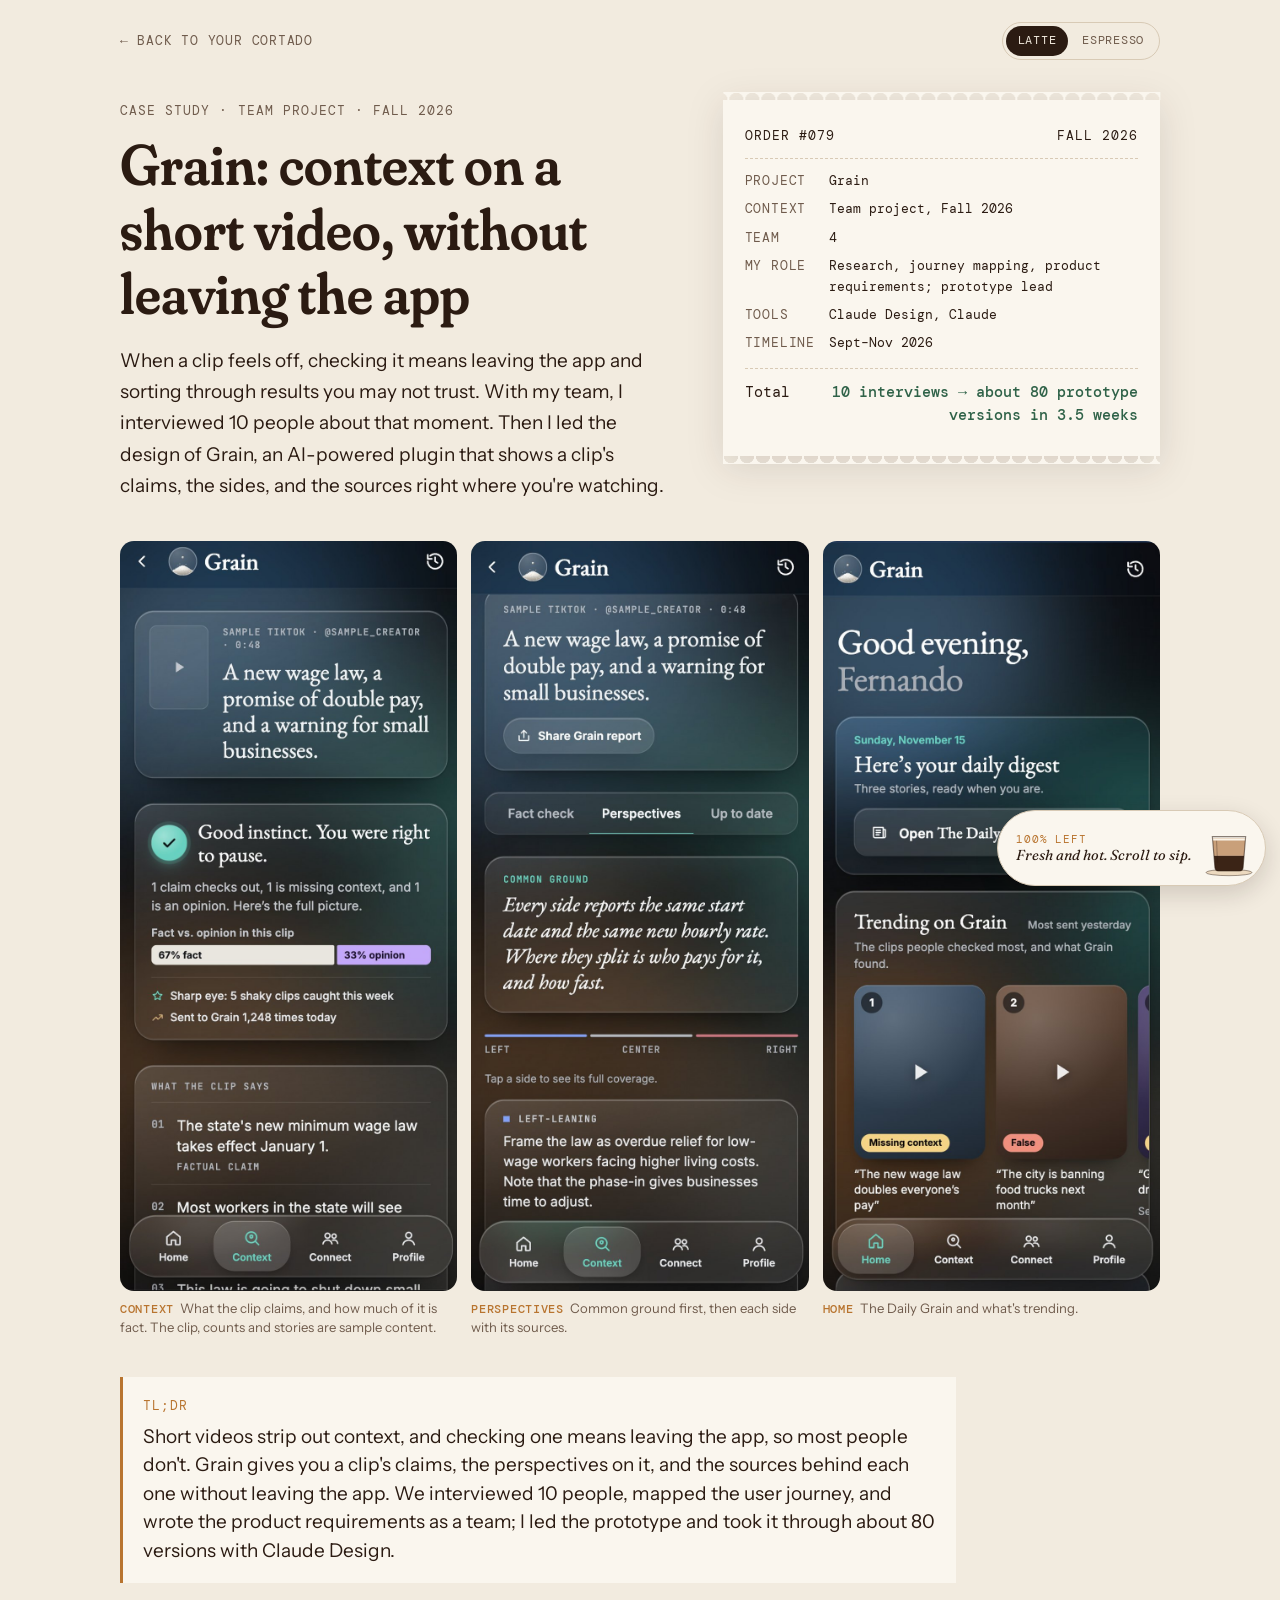
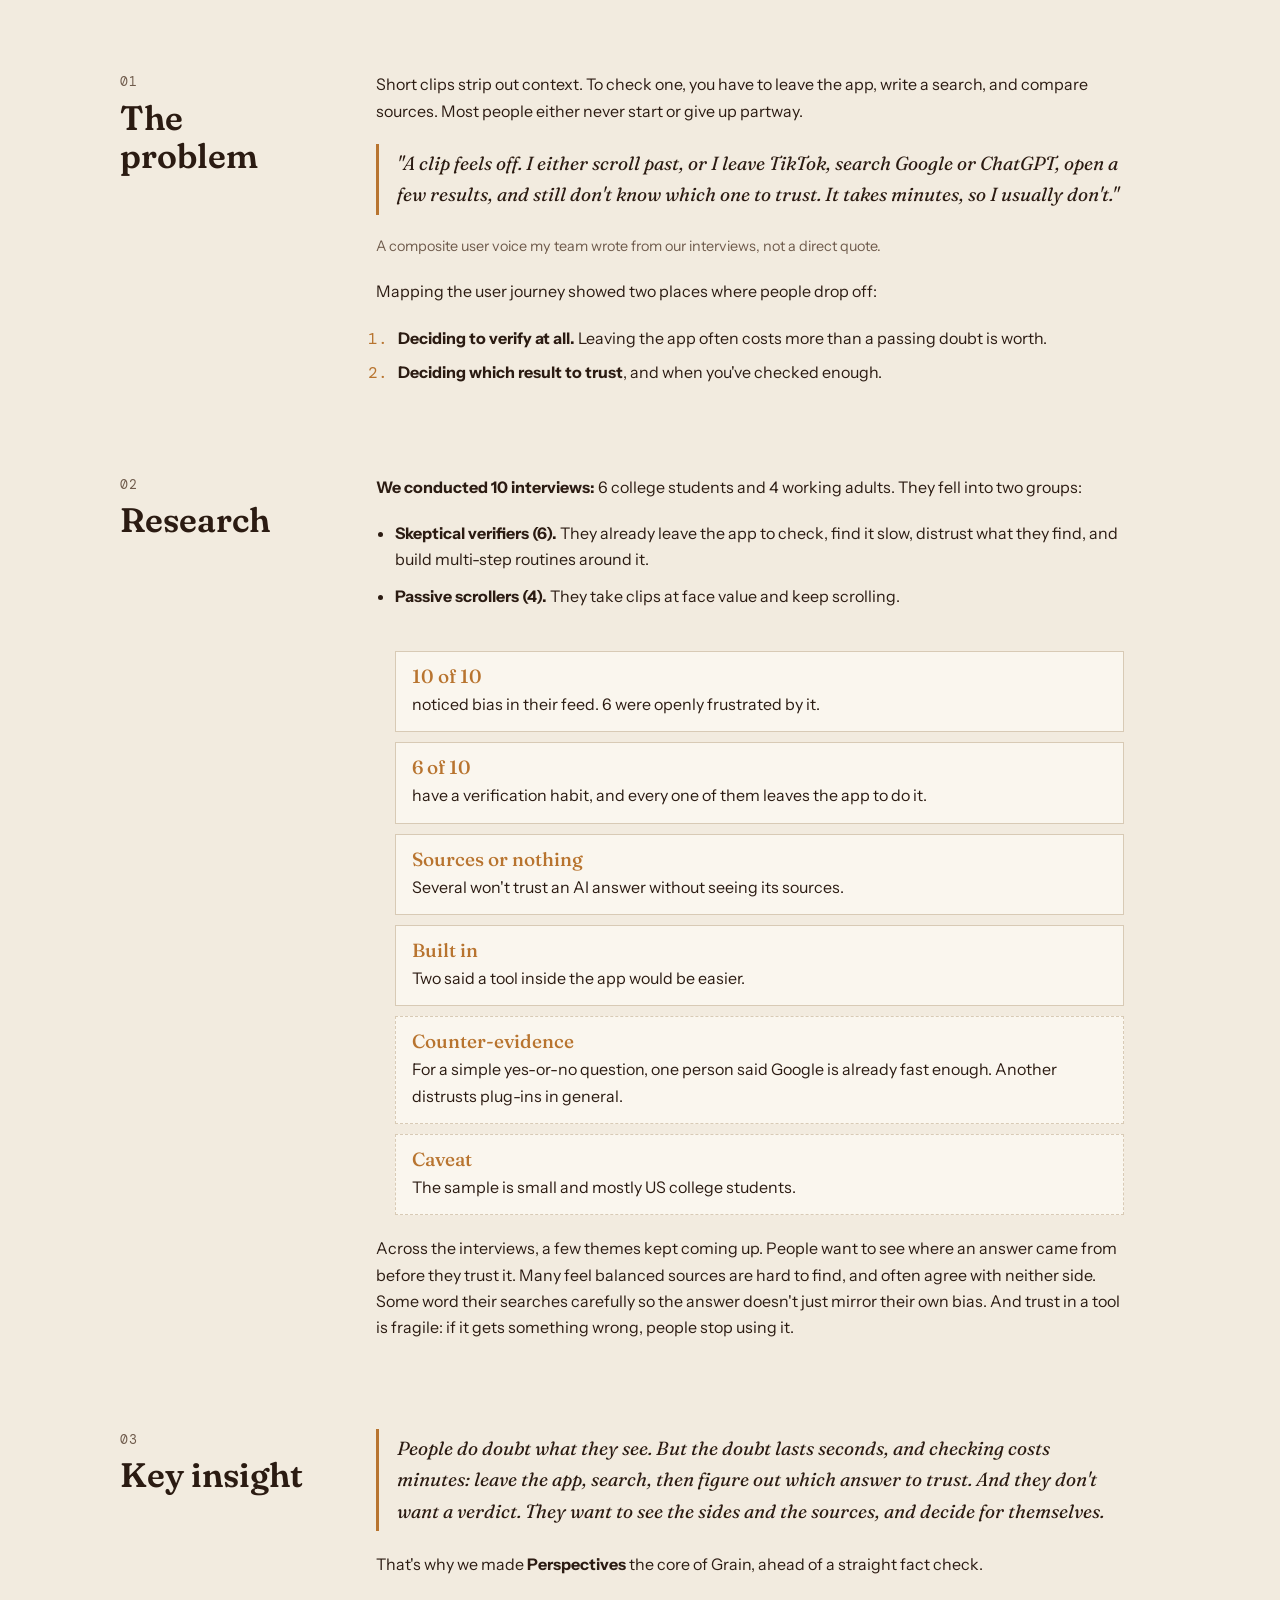
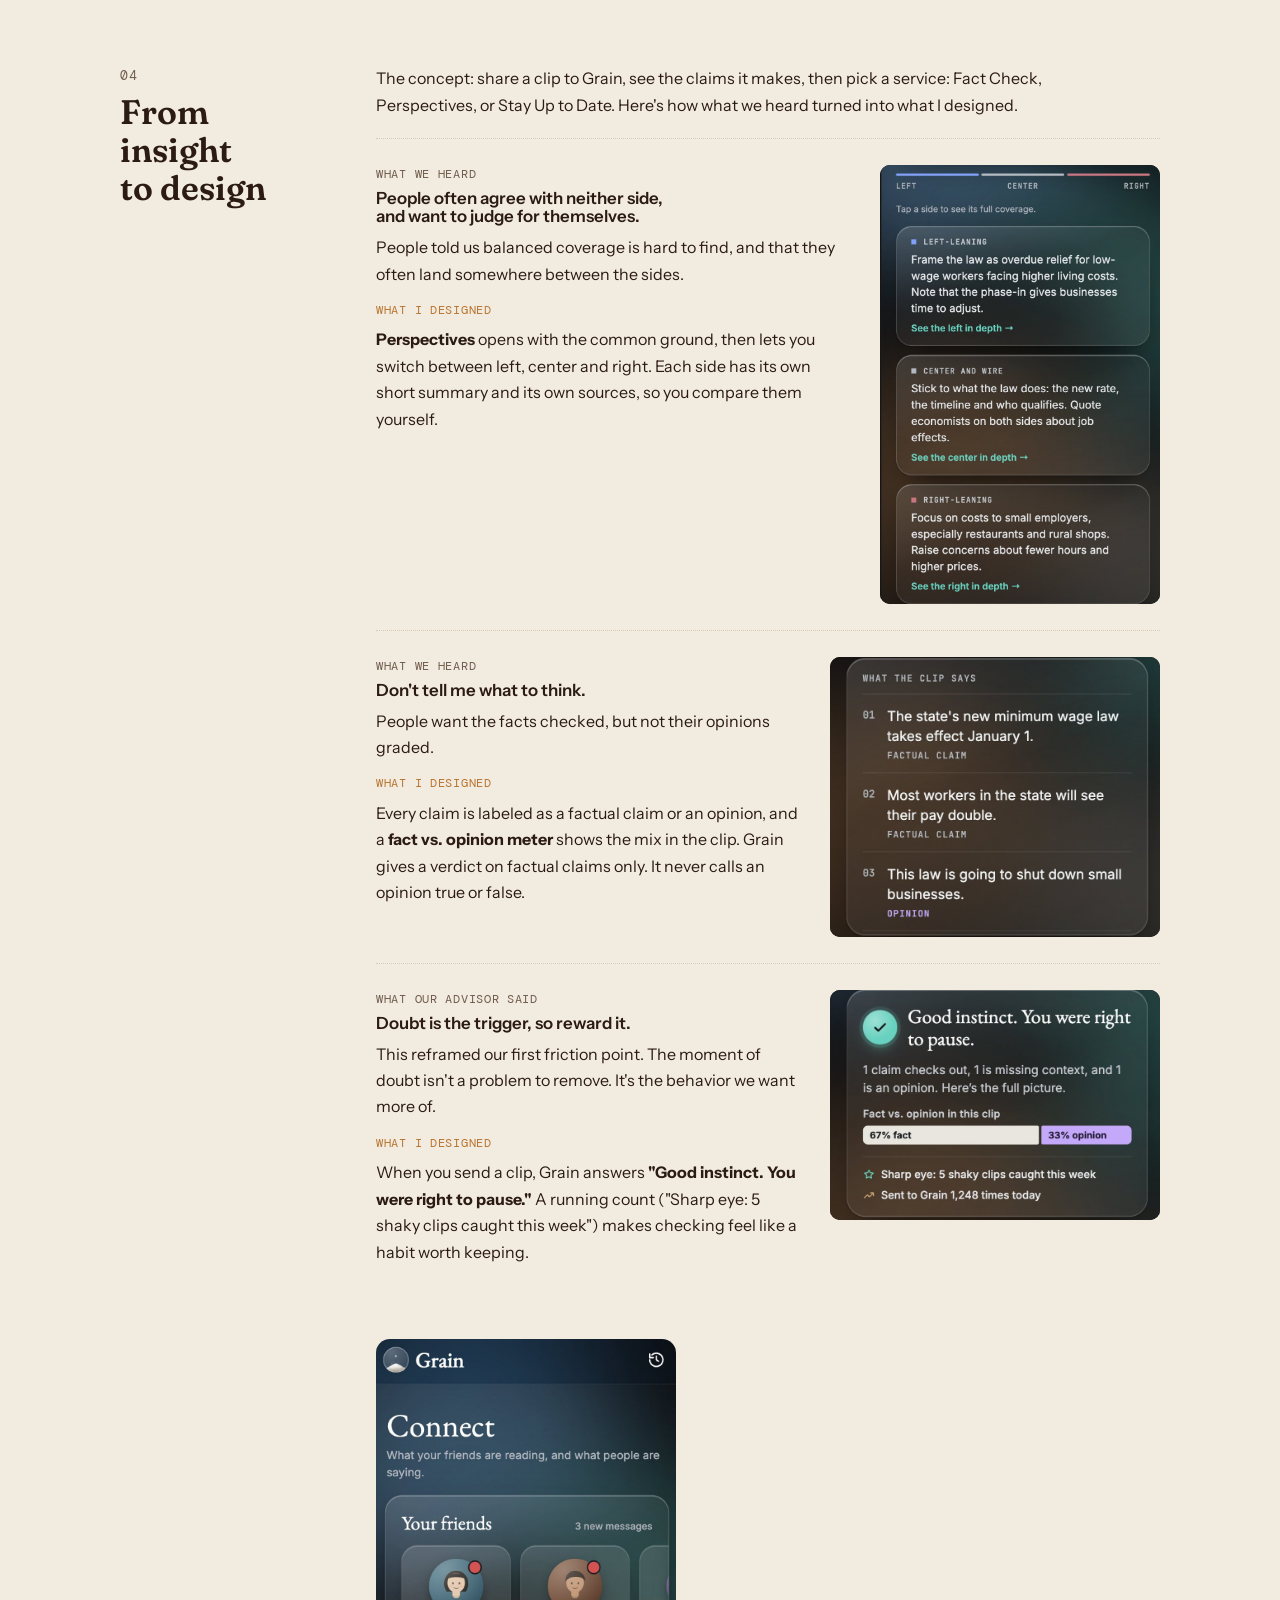
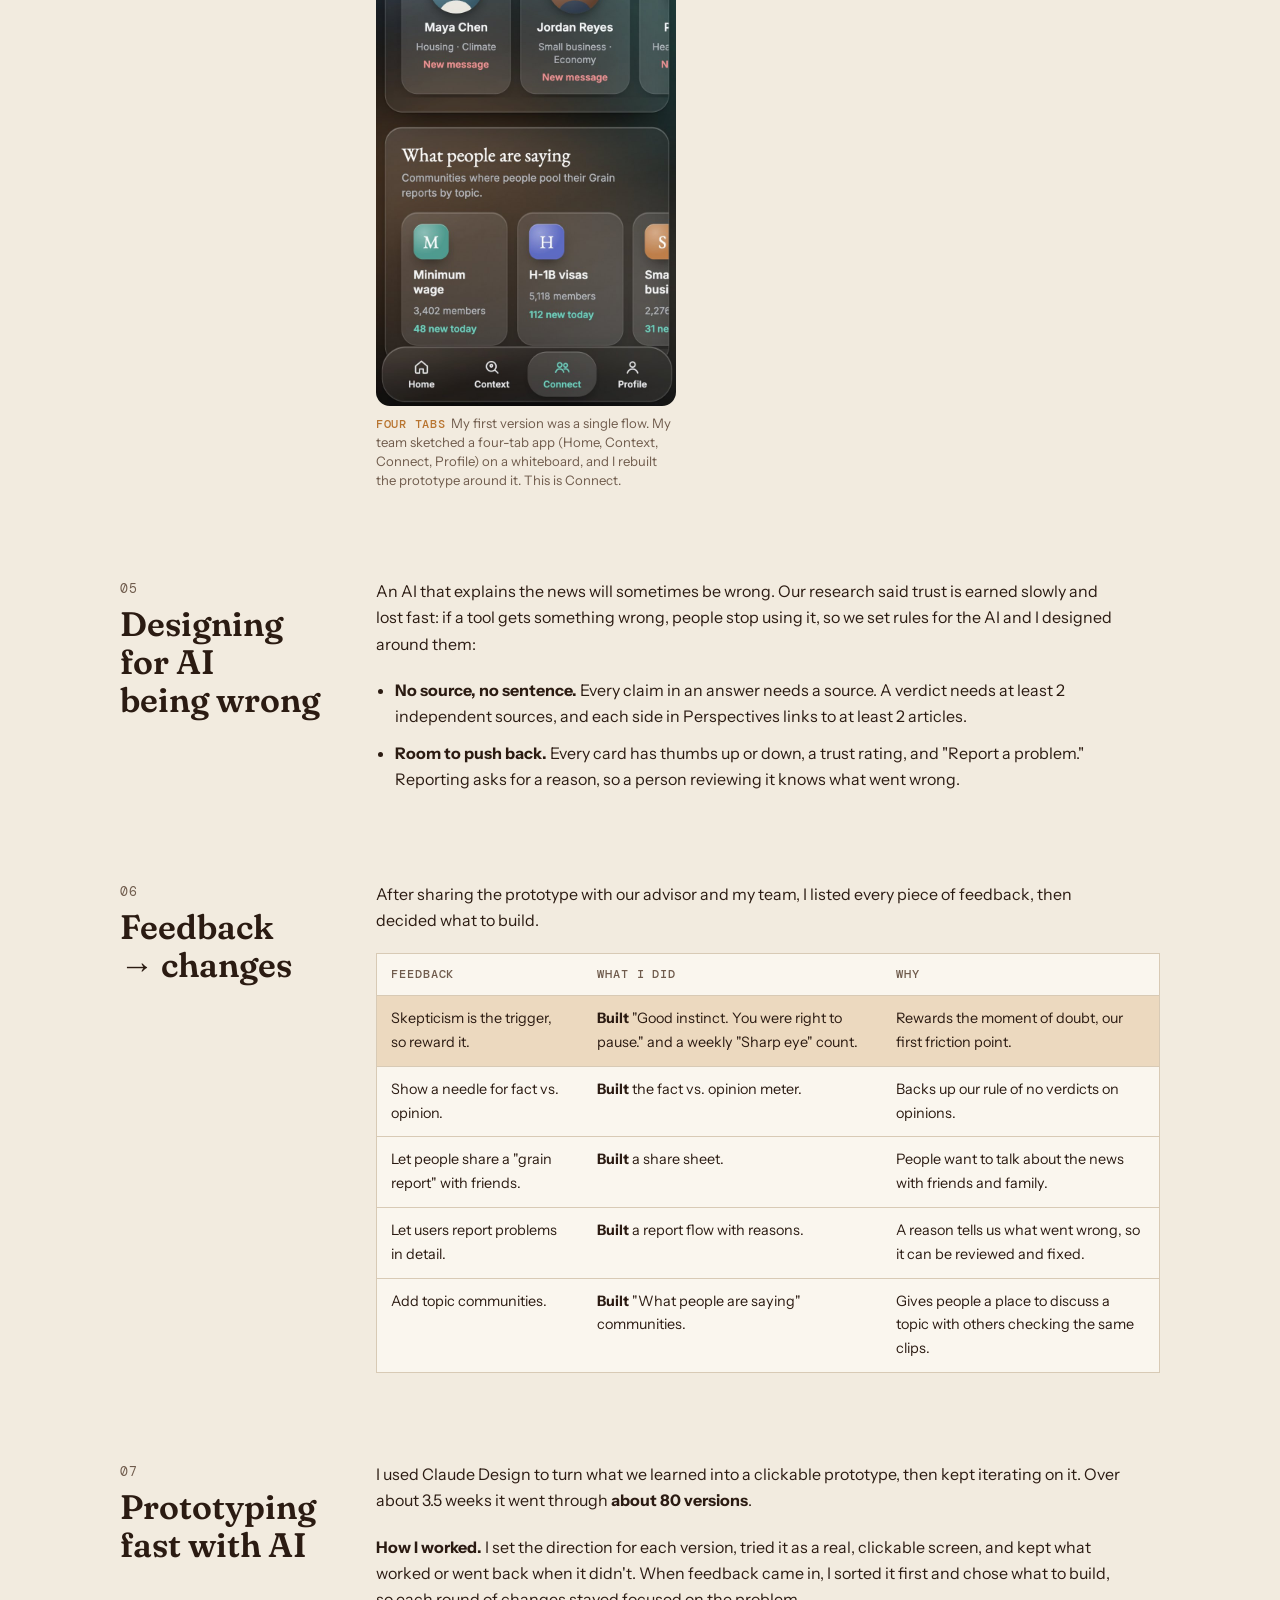
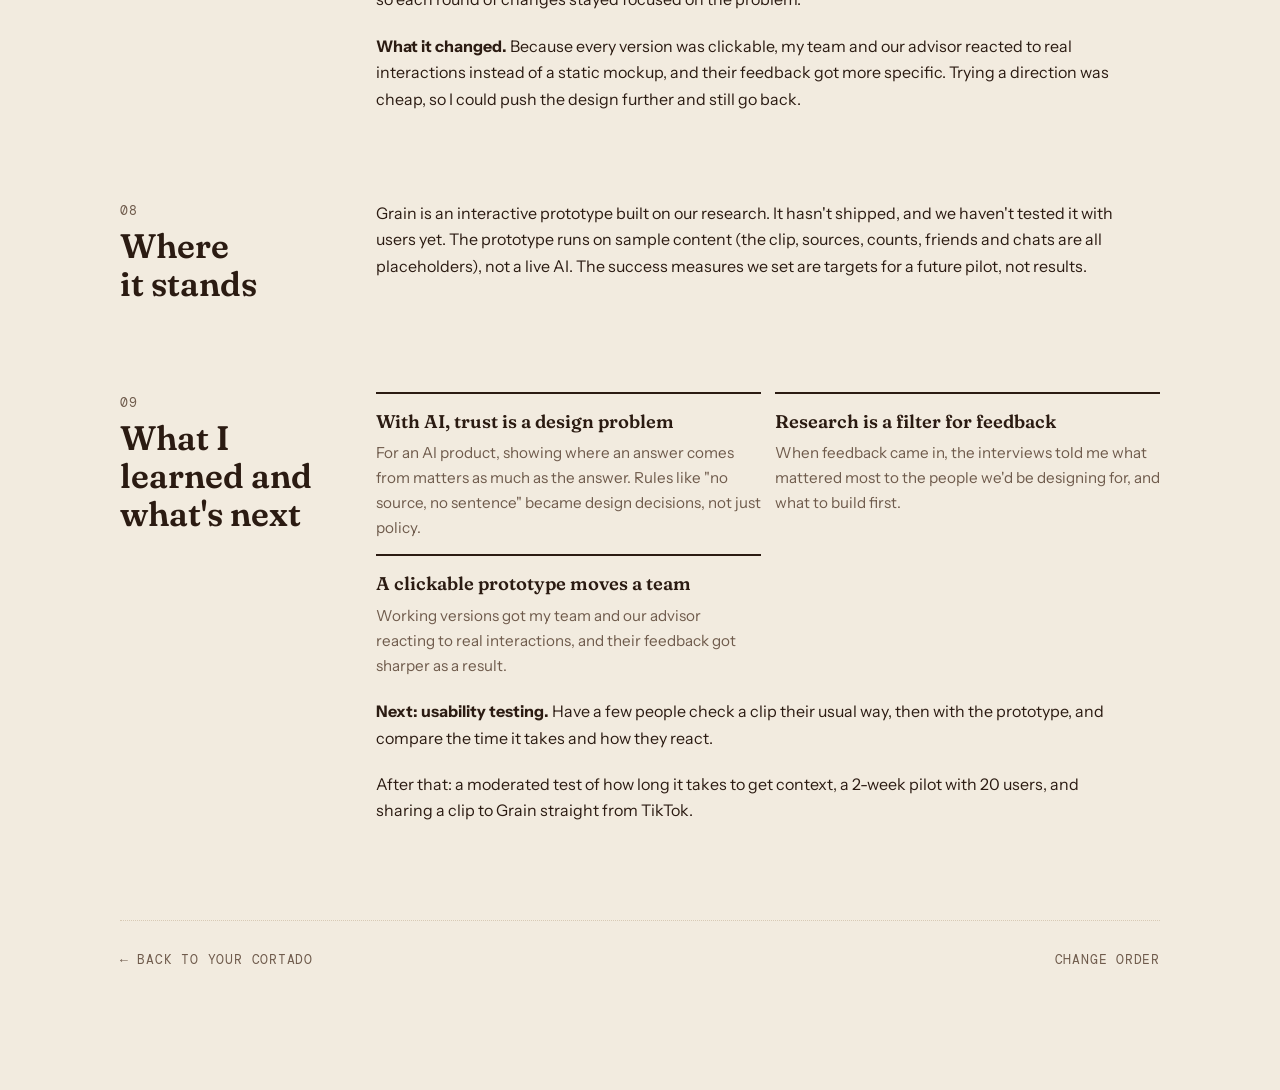
==== commit 4b1c13bf: "Grain: remove avatars row Co-Authored-By: Claude Opus 5.5 <noreply@anthropic.com> Claude-Session: ht" ====
--- a/projects/grain.html
+++ b/projects/grain.html
@@ -165,7 +165,7 @@
   <section class="cs-section" aria-labelledby="feedback-h">
     <header><span class="label">06</span><h2 id="feedback-h">Feedback → changes</h2></header>
     <div class="cs-body wide">
-      <p style="max-width:68ch">After sharing the prototype with our advisor and my team, I listed every piece of feedback, then decided what to build and how.</p>
+      <p style="max-width:68ch">After sharing the prototype with our advisor and my team, I listed every piece of feedback, then decided what to build.</p>
       <div class="table-wrap">
         <table>
           <thead><tr><th>Feedback</th><th>What I did</th><th>Why</th></tr></thead>
@@ -175,7 +175,6 @@
             <tr><td>Let people share a "grain report" with friends.</td><td><strong>Built</strong> a share sheet.</td><td>People want to talk about the news with friends and family.</td></tr>
             <tr><td>Let users report problems in detail.</td><td><strong>Built</strong> a report flow with reasons.</td><td>A reason tells us what went wrong, so it can be reviewed and fixed.</td></tr>
             <tr><td>Add topic communities.</td><td><strong>Built</strong> "What people are saying" communities.</td><td>Gives people a place to discuss a topic with others checking the same clips.</td></tr>
-            <tr><td>Use profile photos.</td><td><strong>Adapted:</strong> illustrated avatars instead.</td><td>Real photos would need people's consent.</td></tr>
           </tbody>
         </table>
       </div>
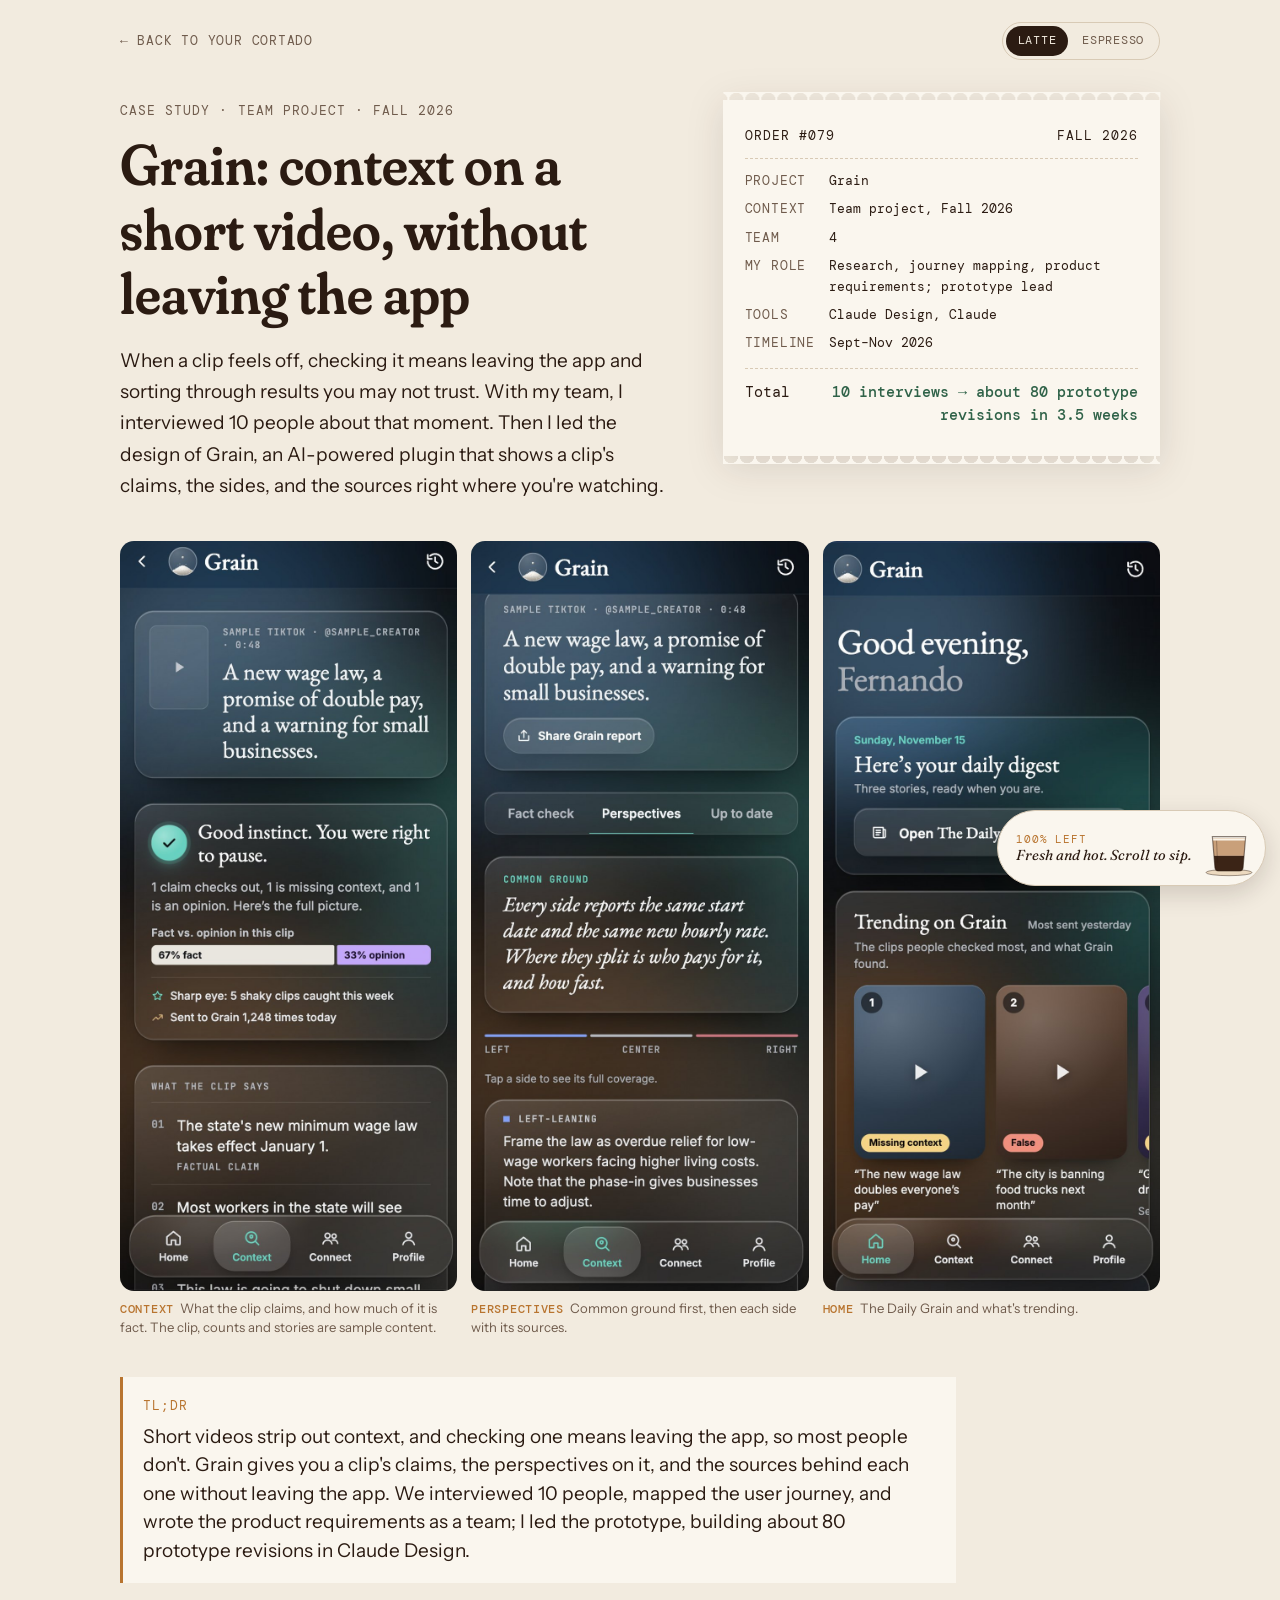
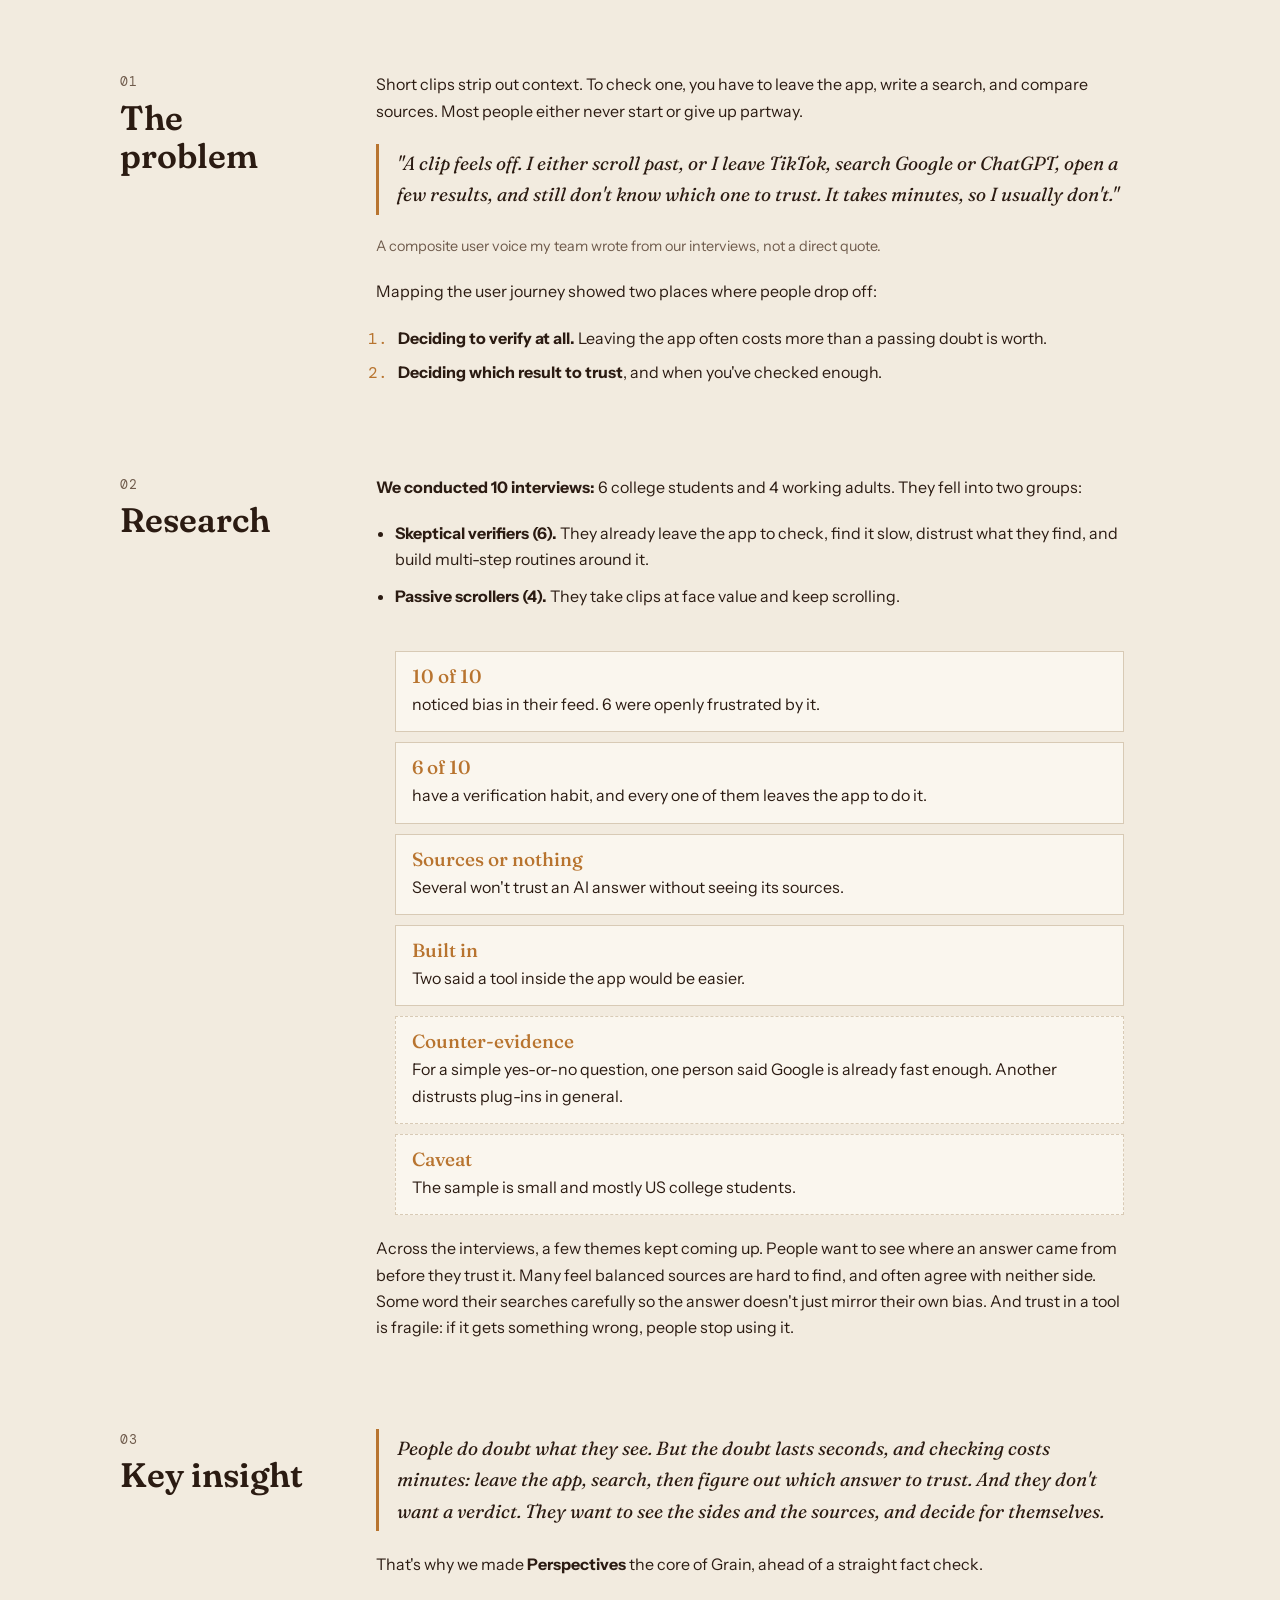
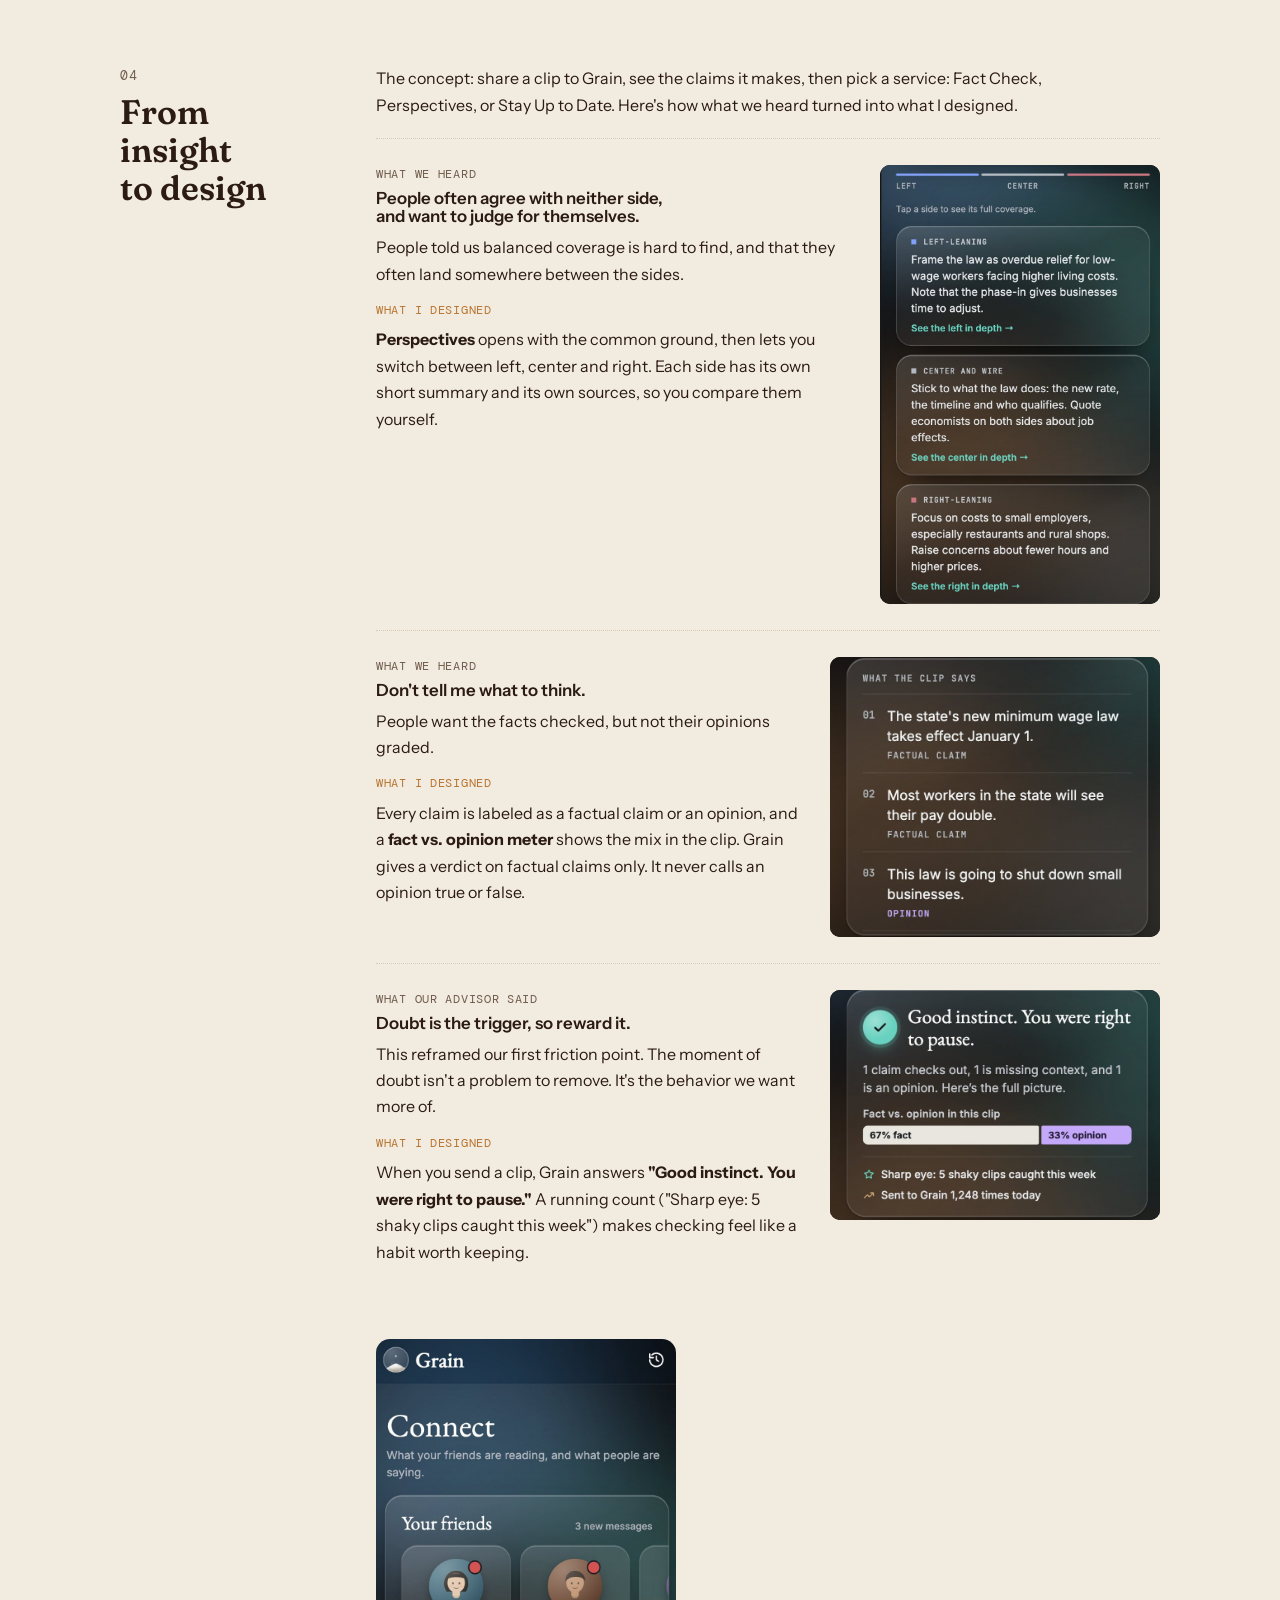
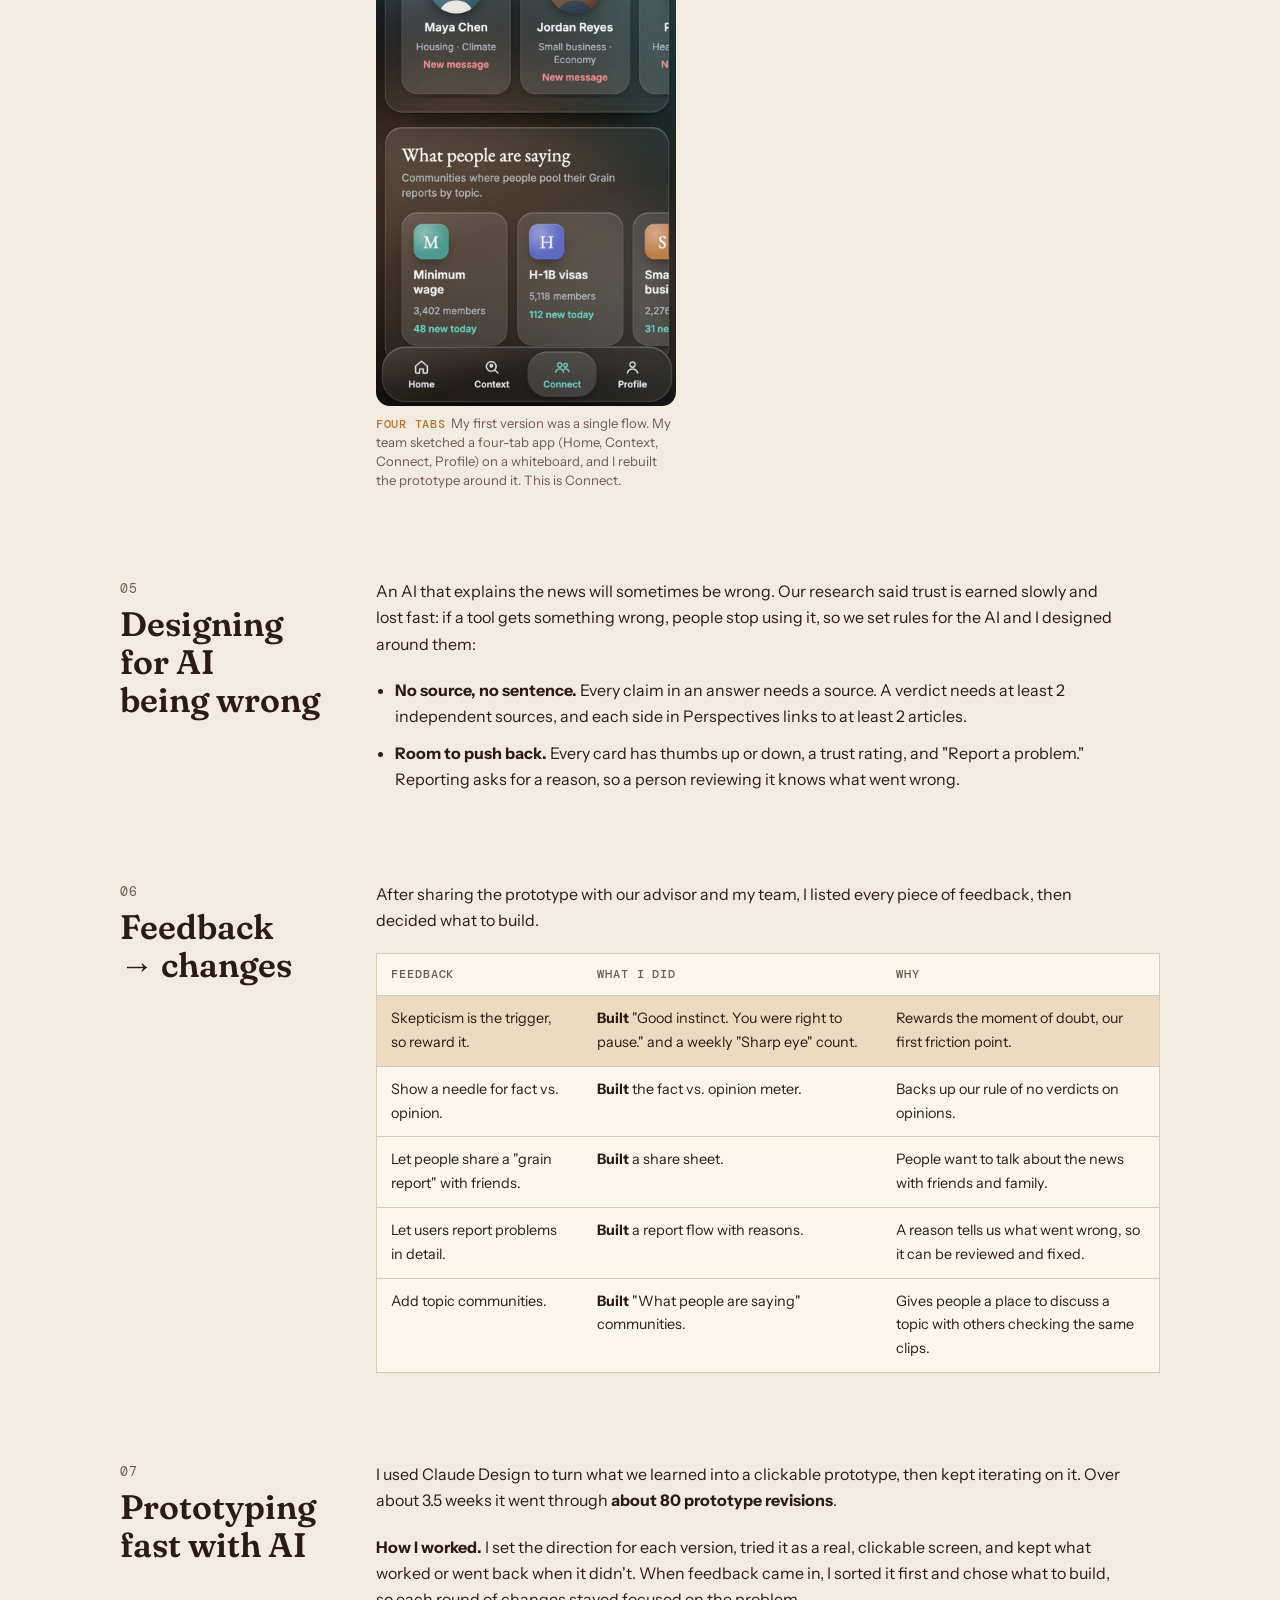
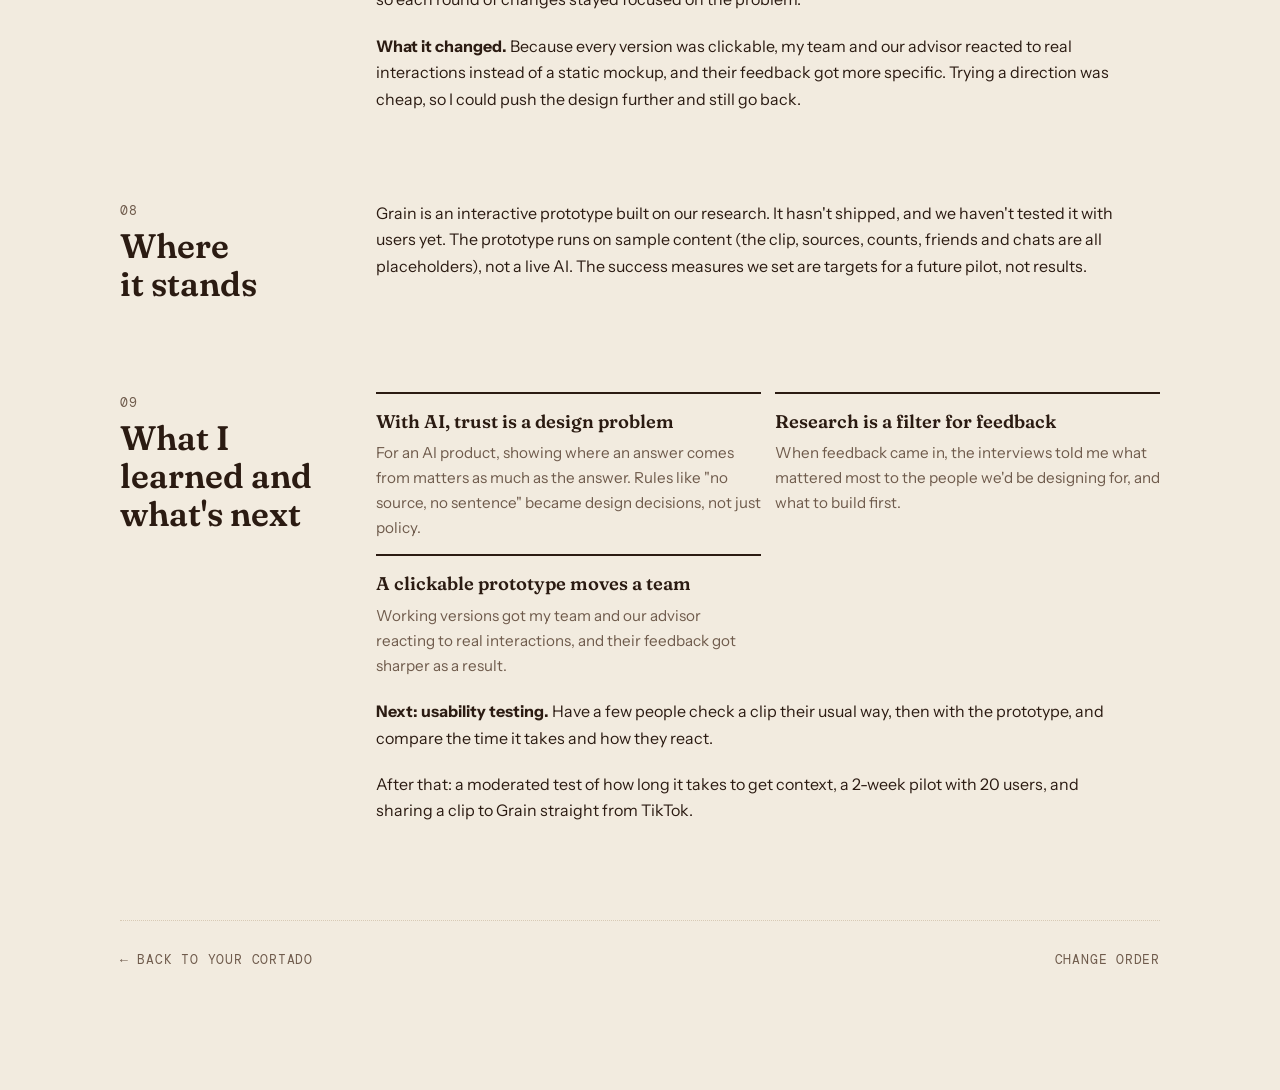
==== commit b929af24: "Grain: about 80 prototype revisions, to match the resume Co-Authored-By: Claude Opus 5.5 <noreply@an" ====
--- a/projects/grain.html
+++ b/projects/grain.html
@@ -5,7 +5,7 @@
 <meta name="viewport" content="width=device-width, initial-scale=1, viewport-fit=cover">
 <title>Grain · Fernando Quijada</title>
 <meta name="goatcounter" content="">
-<meta name="description" content="Case study: Grain, a concept for getting context on a short video without leaving the app. Built on 10 user interviews; I led the interactive prototype, designed with AI over about 80 versions.">
+<meta name="description" content="Case study: Grain, a concept for getting context on a short video without leaving the app. Built on 10 user interviews; I led the interactive prototype, designed with AI over about 80 prototype revisions.">
 <meta property="og:title" content="Grain · Fernando Quijada">
 <link rel="icon" href="data:image/svg+xml,%3Csvg xmlns='http://www.w3.org/2000/svg' viewBox='0 0 32 32'%3E%3Cpath d='M5 9h22l-2 17q-.3 2-2.3 2H9.3Q7.3 28 7 26Z' fill='%233b2416'/%3E%3Cpath d='M5.6 14h20.8l-.4 4H6Z' fill='%23c9a07a'/%3E%3C/svg%3E">
 <link rel="preconnect" href="https://fonts.googleapis.com">
@@ -42,7 +42,7 @@
         <dt>Tools</dt><dd>Claude Design, Claude</dd>
         <dt>Timeline</dt><dd>Sept–Nov 2026</dd>
       </dl>
-      <div class="t-total"><span>Total</span><strong>10 interviews → about 80 prototype versions in 3.5 weeks</strong></div>
+      <div class="t-total"><span>Total</span><strong>10 interviews → about 80 prototype revisions in 3.5 weeks</strong></div>
     </aside>
   </div>
 
@@ -63,7 +63,7 @@
 
   <div class="tldr">
     <p class="label">TL;DR</p>
-    <p>Short videos strip out context, and checking one means leaving the app, so most people don't. Grain gives you a clip's claims, the perspectives on it, and the sources behind each one without leaving the app. We interviewed 10 people, mapped the user journey, and wrote the product requirements as a team; I led the prototype and took it through about 80 versions with Claude Design.</p>
+    <p>Short videos strip out context, and checking one means leaving the app, so most people don't. Grain gives you a clip's claims, the perspectives on it, and the sources behind each one without leaving the app. We interviewed 10 people, mapped the user journey, and wrote the product requirements as a team; I led the prototype, building about 80 prototype revisions in Claude Design.</p>
   </div>
 
   <section class="cs-section" aria-labelledby="problem-h">
@@ -184,7 +184,7 @@
   <section class="cs-section" aria-labelledby="ai-h">
     <header><span class="label">07</span><h2 id="ai-h">Prototyping fast with AI</h2></header>
     <div class="cs-body">
-      <p>I used Claude Design to turn what we learned into a clickable prototype, then kept iterating on it. Over about 3.5 weeks it went through <strong>about 80 versions</strong>.</p>
+      <p>I used Claude Design to turn what we learned into a clickable prototype, then kept iterating on it. Over about 3.5 weeks it went through <strong>about 80 prototype revisions</strong>.</p>
       <p><strong>How I worked.</strong> I set the direction for each version, tried it as a real, clickable screen, and kept what worked or went back when it didn't. When feedback came in, I sorted it first and chose what to build, so each round of changes stayed focused on the problem.</p>
       <p><strong>What it changed.</strong> Because every version was clickable, my team and our advisor reacted to real interactions instead of a static mockup, and their feedback got more specific. Trying a direction was cheap, so I could push the design further and still go back.</p>
     </div>
--- a/assets/css/style.css
+++ b/assets/css/style.css
@@ -548,42 +548,12 @@
 @keyframes swap-in { from { opacity: 0; } to { opacity: 1; } }
 @media (prefers-reduced-motion: reduce) { .order-view.swap { animation: none; } }
 
-/* =========================================================
-   Behind the counter: design notes shown in place
-   ========================================================= */
+/* toolbar wrapper for the theme switch */
 .bar-tools { display: flex; align-items: center; gap: 8px; flex-wrap: wrap; justify-content: flex-end; }
-.counter-switch {
-  display: inline-flex; align-items: center; gap: 8px; cursor: pointer;
-  border: 1.5px solid var(--line); border-radius: 999px; background: none; color: var(--muted);
-  padding: 7px 12px; font-family: var(--f-mono); font-size: .72rem; letter-spacing: .06em; text-transform: uppercase;
-}
-.counter-switch::before {
-  content: ""; width: 22px; height: 12px; border-radius: 999px; flex: none;
-  background: var(--line); box-shadow: inset 2px 0 0 2px var(--line), inset 12px 0 0 0 var(--paper);
-  transition: box-shadow .2s ease, background .2s ease;
-}
-.counter-switch:hover { color: var(--ink); border-color: var(--ink); }
-.counter-switch[aria-pressed="true"] { color: var(--ink); border-color: var(--crema); }
-.counter-switch[aria-pressed="true"]::before { background: var(--crema); box-shadow: inset -12px 0 0 0 var(--crema), inset -2px 0 0 2px var(--crema), inset 0 0 0 10px var(--paper); }
-@media (prefers-reduced-motion: reduce) { .counter-switch::before { transition: none; } }
-
-.counter-note {
-  position: relative; border: 1.5px dashed var(--crema); border-radius: 4px; background: var(--card);
-  padding: 12px 14px 13px; font-size: .88rem; line-height: 1.5; color: var(--ink); max-width: 64ch;
-}
-.counter-note b {
-  display: block; margin-bottom: 4px; font-family: var(--f-mono); font-weight: 500; font-size: .68rem;
-  letter-spacing: .08em; text-transform: uppercase; color: var(--crema);
-}
-.counter-note code { font-family: var(--f-mono); font-size: .82em; }
-.board-card .counter-note, .menu-wrap > .counter-note { margin-top: 0; }
-.ready .counter-note { margin-top: 14px; }
-.brew-note { position: absolute; left: 50%; bottom: calc(14px + env(safe-area-inset-bottom, 0px)); transform: translateX(-50%); width: min(520px, calc(100% - 32px)); z-index: 2; }
+
 
 .proj-group { margin: 8px 0 18px; color: var(--crema); }
 .proj-group ~ .proj-group { margin-top: 48px; }
-.pane .counter-note + .feature, .proj-group + .counter-note { margin-top: 0; }
-.proj-group + .counter-note { margin-bottom: 18px; }
 
 .sw-short { display: none; }
 @media (max-width: 520px) {
@@ -592,7 +562,6 @@
   .order-bar .sw-long { display: none; }
   .order-bar .sw-short { display: inline; }
   .change-order { padding: 7px 11px; font-size: .72rem; }
-  .counter-switch { padding: 7px 10px; gap: 6px; }
   .order-bar .theme-switch button { padding: 5px 8px; }
 }
 
@@ -666,3 +635,9 @@
 @media (min-width: 700px) { .pair.crop { grid-template-columns: minmax(0, 1fr) 330px; } }
 @media (min-width: 700px) { .pair.text-only { grid-template-columns: minmax(0, 1fr); max-width: 68ch; } }
 @media (min-width: 700px) { .pair.tall { grid-template-columns: minmax(0, 1fr) 280px; } }
+/* project card quick facts for skimming */
+.card-facts { display: grid; grid-template-columns: auto minmax(0, 1fr); gap: 6px 14px; margin: 2px 0 0; padding: 12px 0 2px; border-top: 1.5px dotted var(--line); font-size: .92rem; line-height: 1.45; }
+.card-facts dt { font-family: var(--f-mono); font-size: .68rem; letter-spacing: .07em; text-transform: uppercase; color: var(--crema); padding-top: 3px; white-space: nowrap; }
+.card-facts dd { margin: 0; }
+@media (max-width: 420px) { .card-facts { grid-template-columns: 1fr; gap: 2px; } .card-facts dd { margin-bottom: 8px; } }
+.menu-intro { max-width: 54ch; color: var(--muted); line-height: 1.55; }
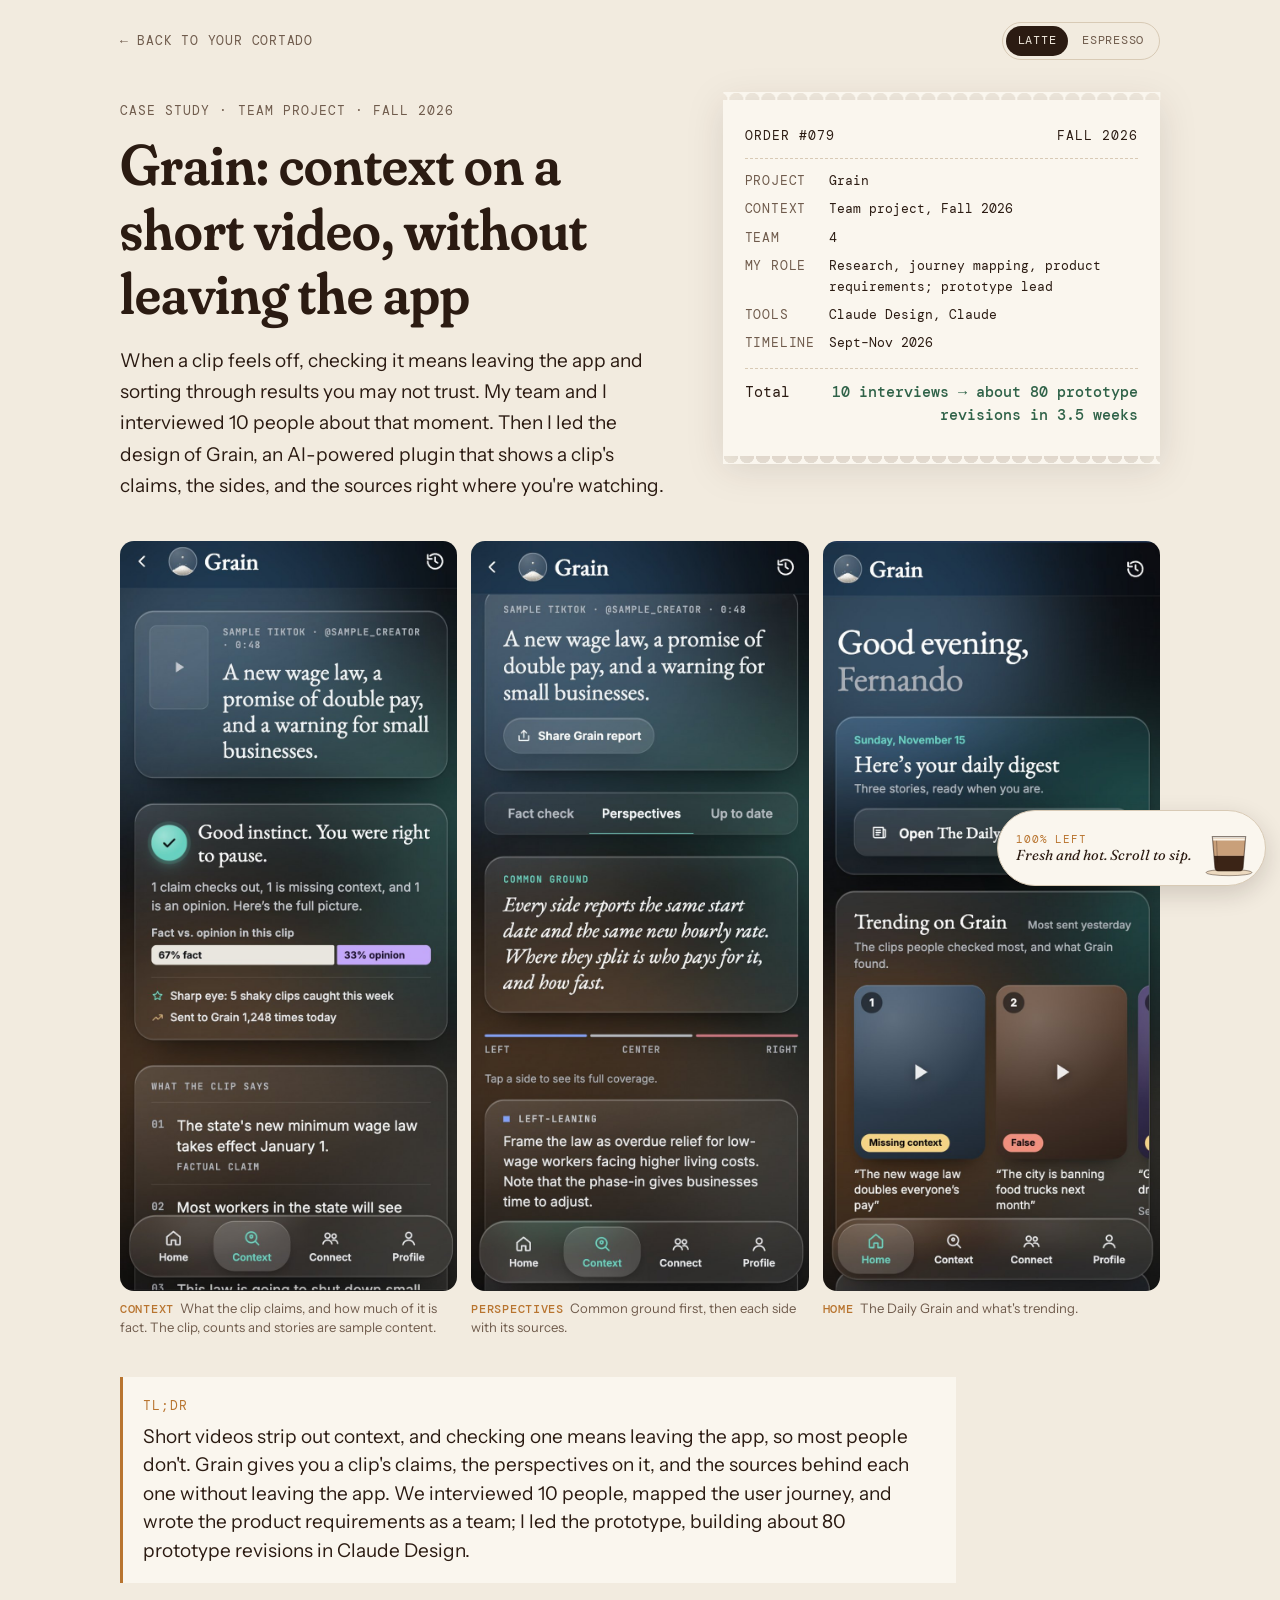
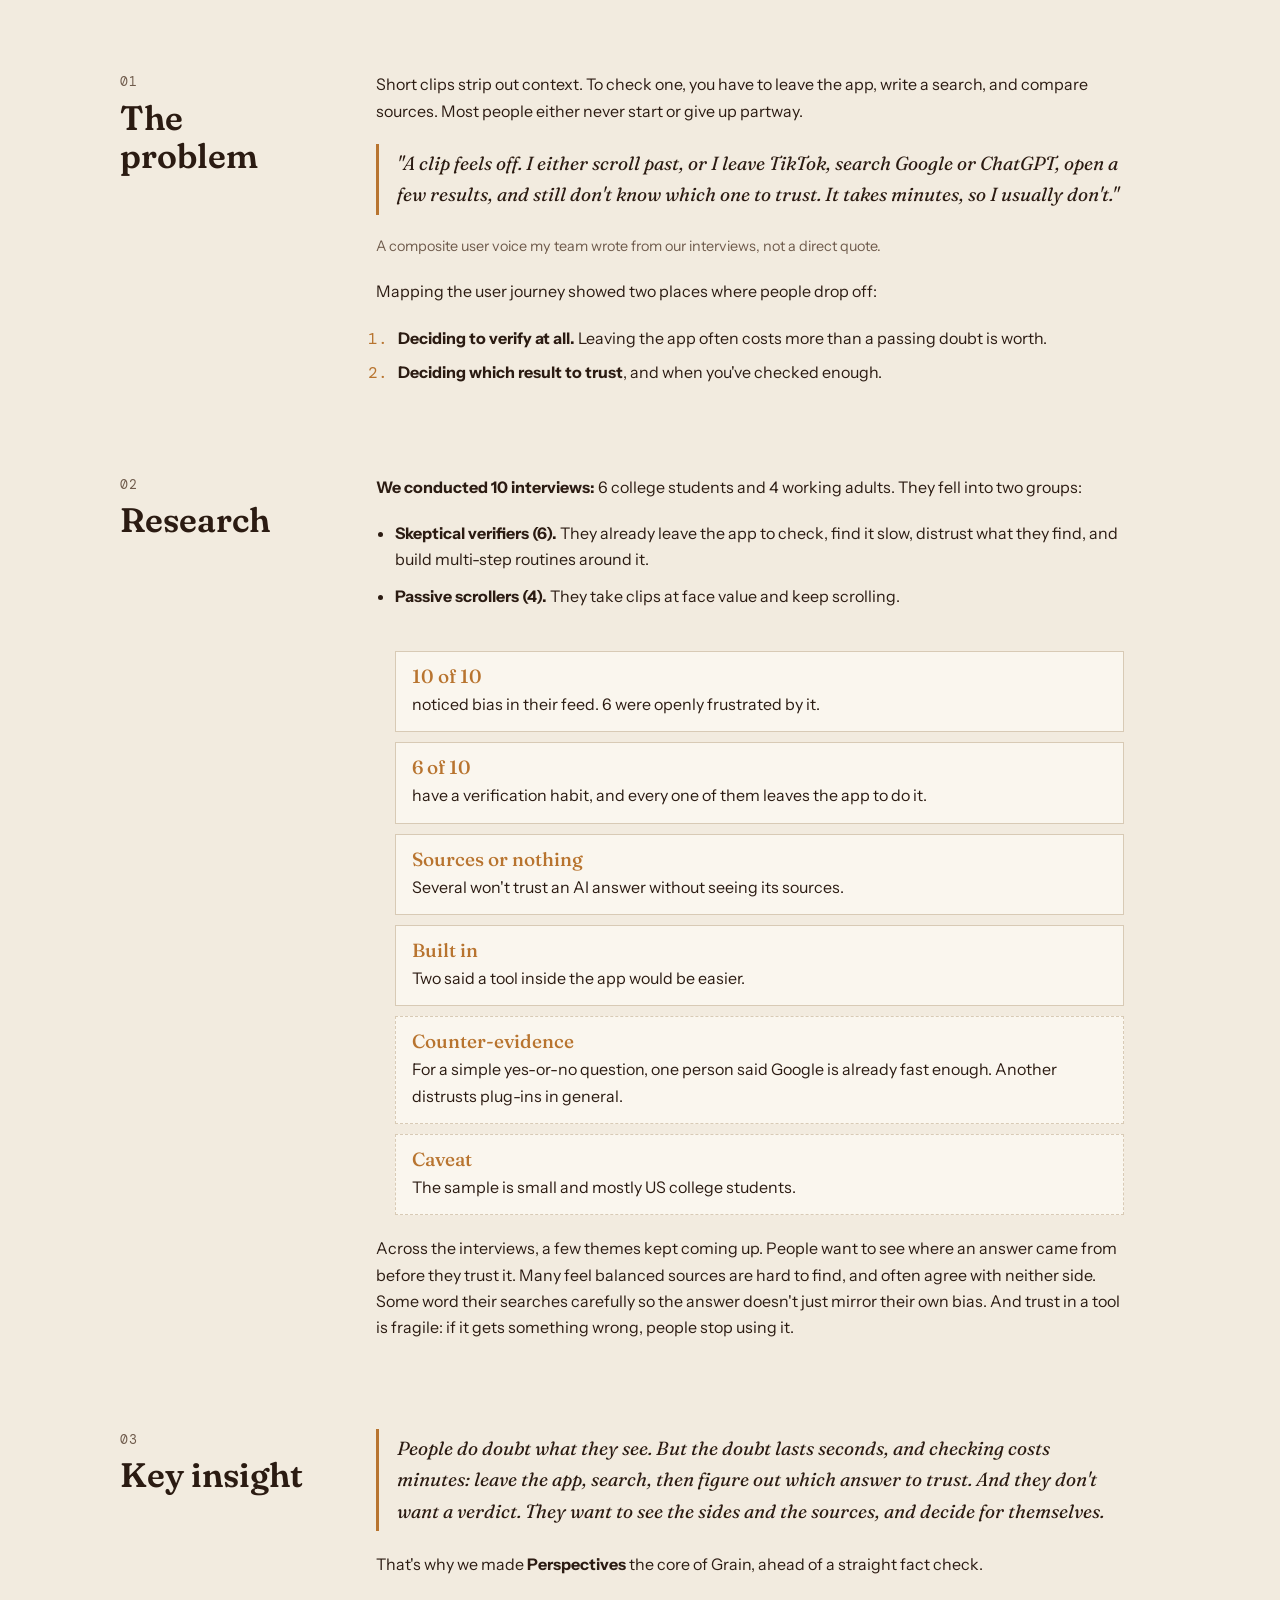
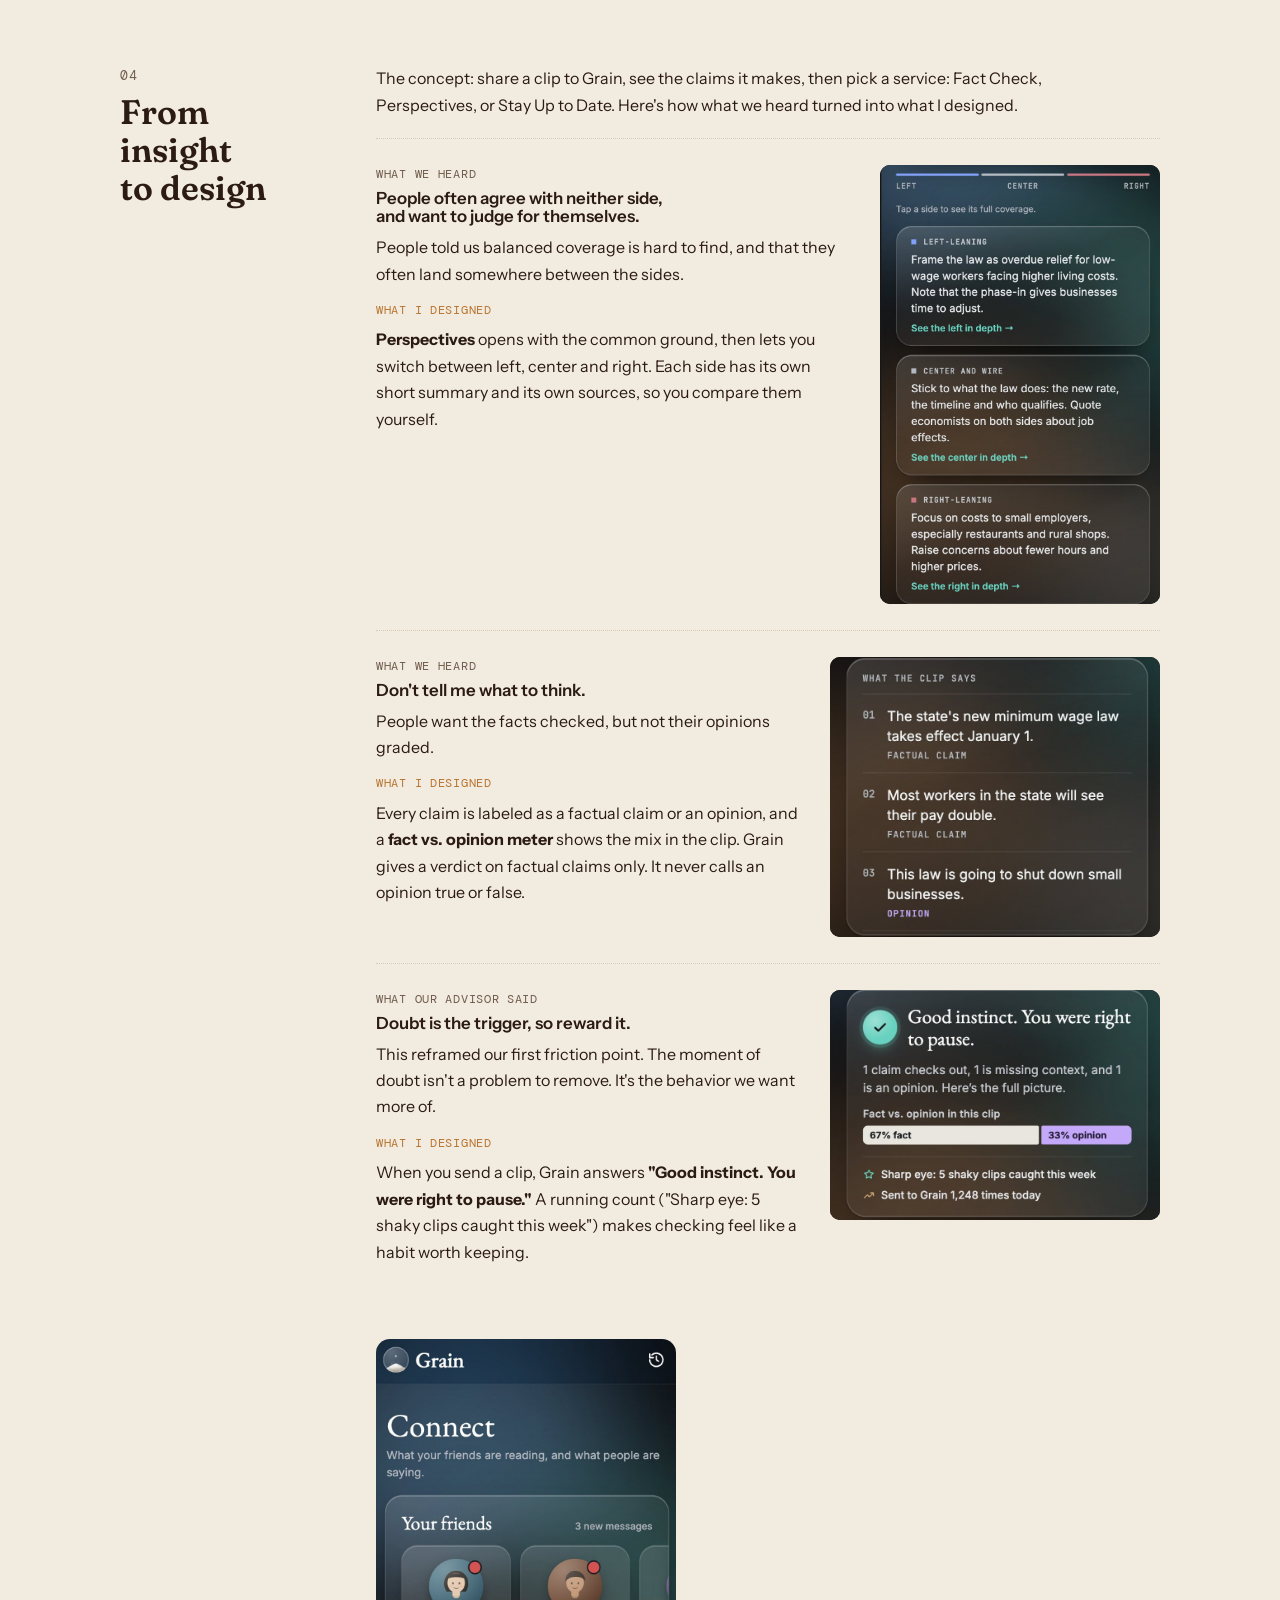
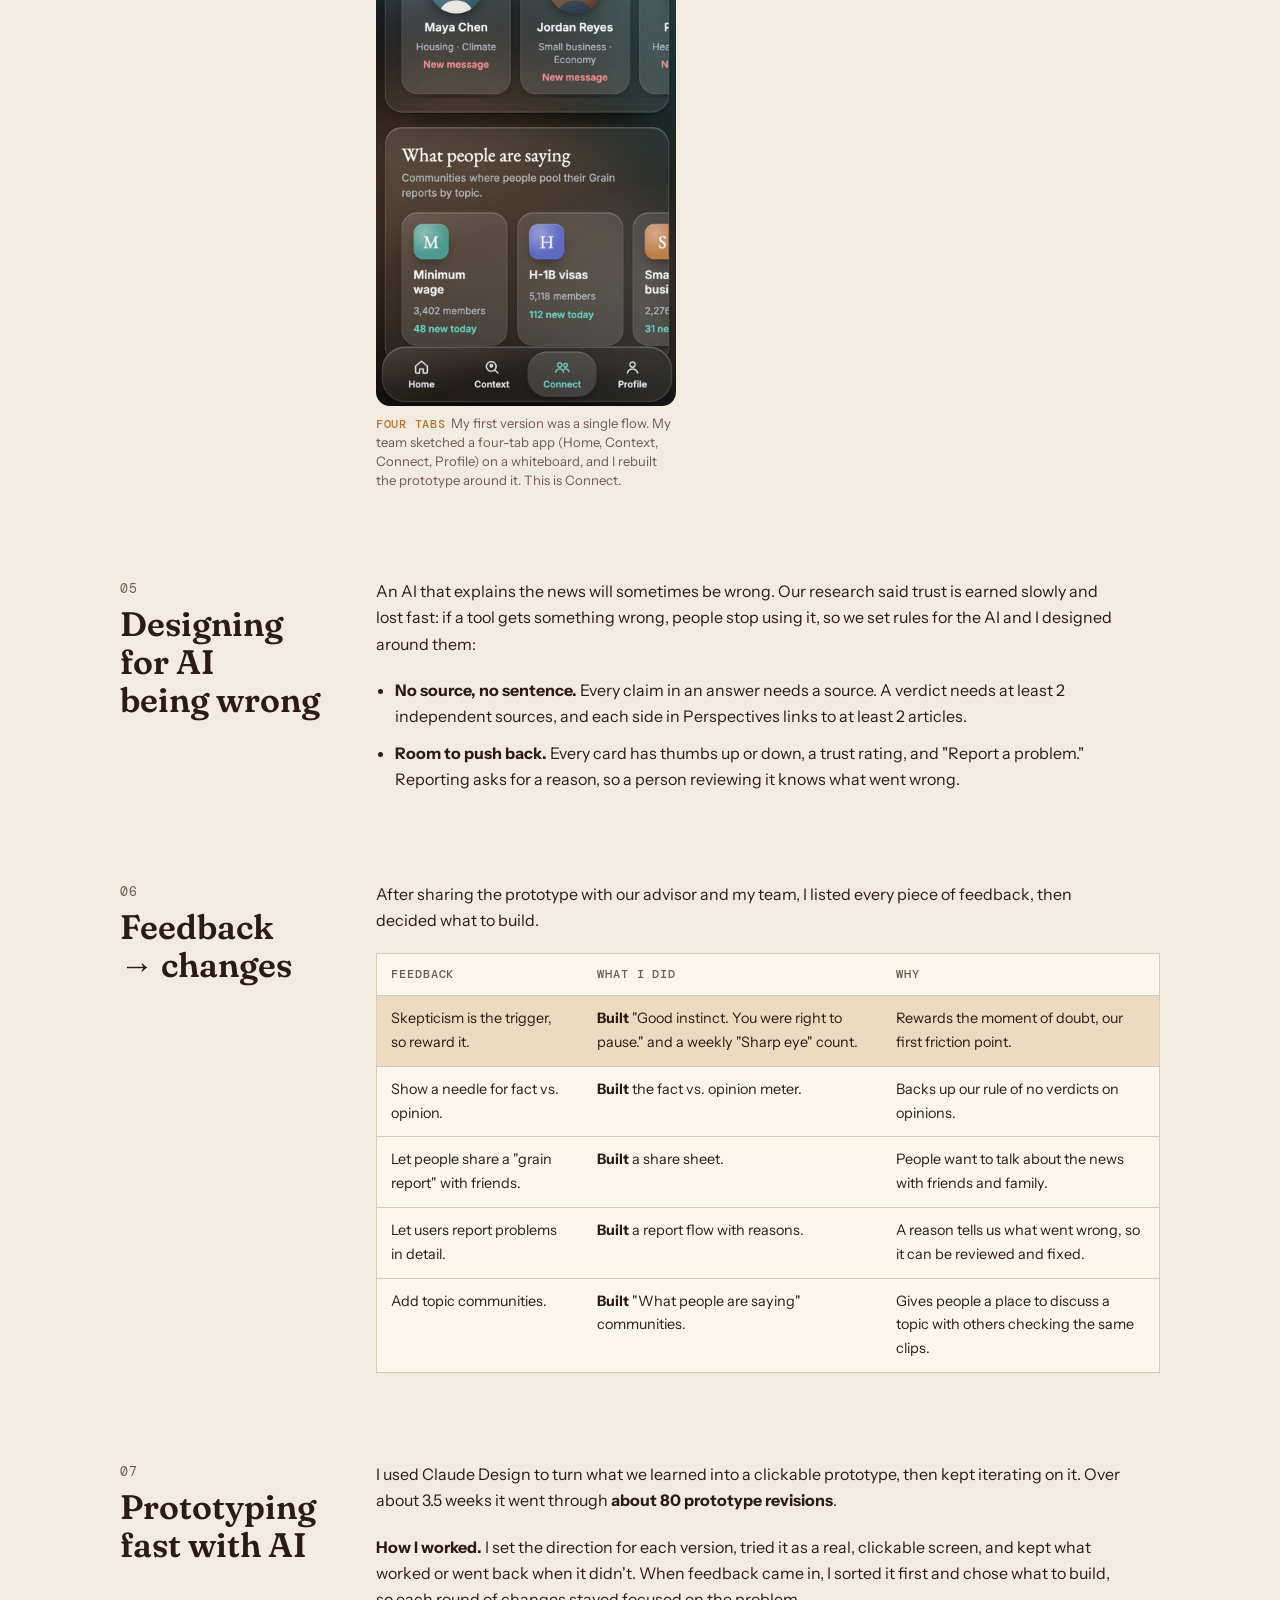
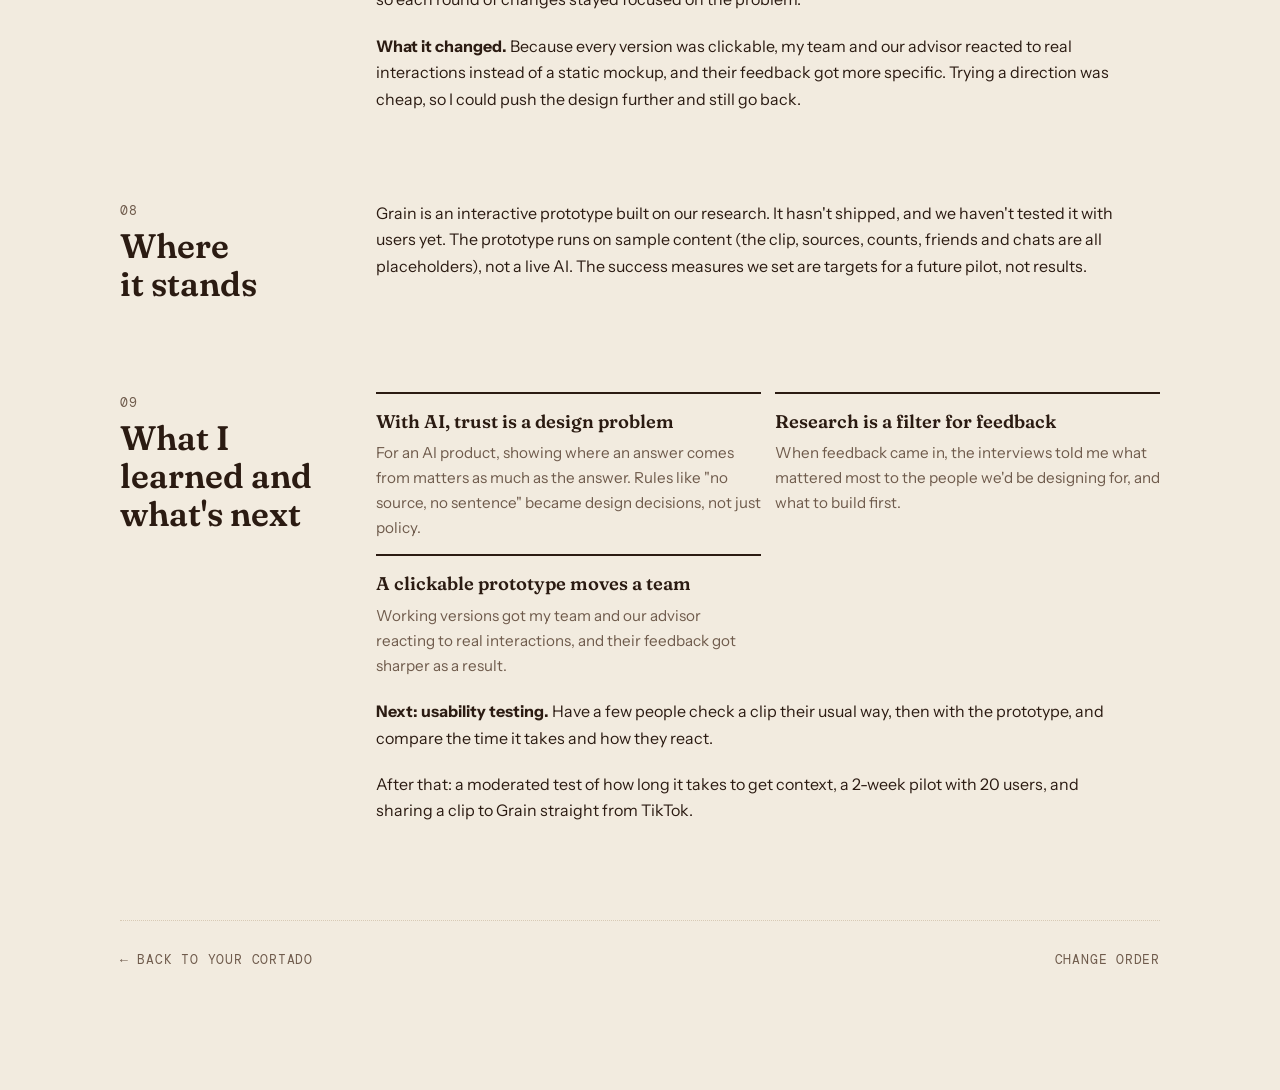
==== commit 805f904e: "Grain intro: we interviewed 10 people Co-Authored-By: Claude Opus 5.5 <noreply@anthropic.com> Claude" ====
--- a/projects/grain.html
+++ b/projects/grain.html
@@ -29,7 +29,7 @@
     <div>
       <p class="label">Case study · Team project · Fall 2026</p>
       <h1>Grain: context on a short video, without leaving the app</h1>
-      <p class="lede">When a clip feels off, checking it means leaving the app and sorting through results you may not trust. With my team, I interviewed 10 people about that moment. Then I led the design of Grain, an AI-powered plugin that shows a clip's claims, the sides, and the sources right where you're watching.</p>
+      <p class="lede">When a clip feels off, checking it means leaving the app and sorting through results you may not trust. My team and I interviewed 10 people about that moment. Then I led the design of Grain, an AI-powered plugin that shows a clip's claims, the sides, and the sources right where you're watching.</p>
     </div>
 
     <aside class="ticket" aria-label="Project summary">
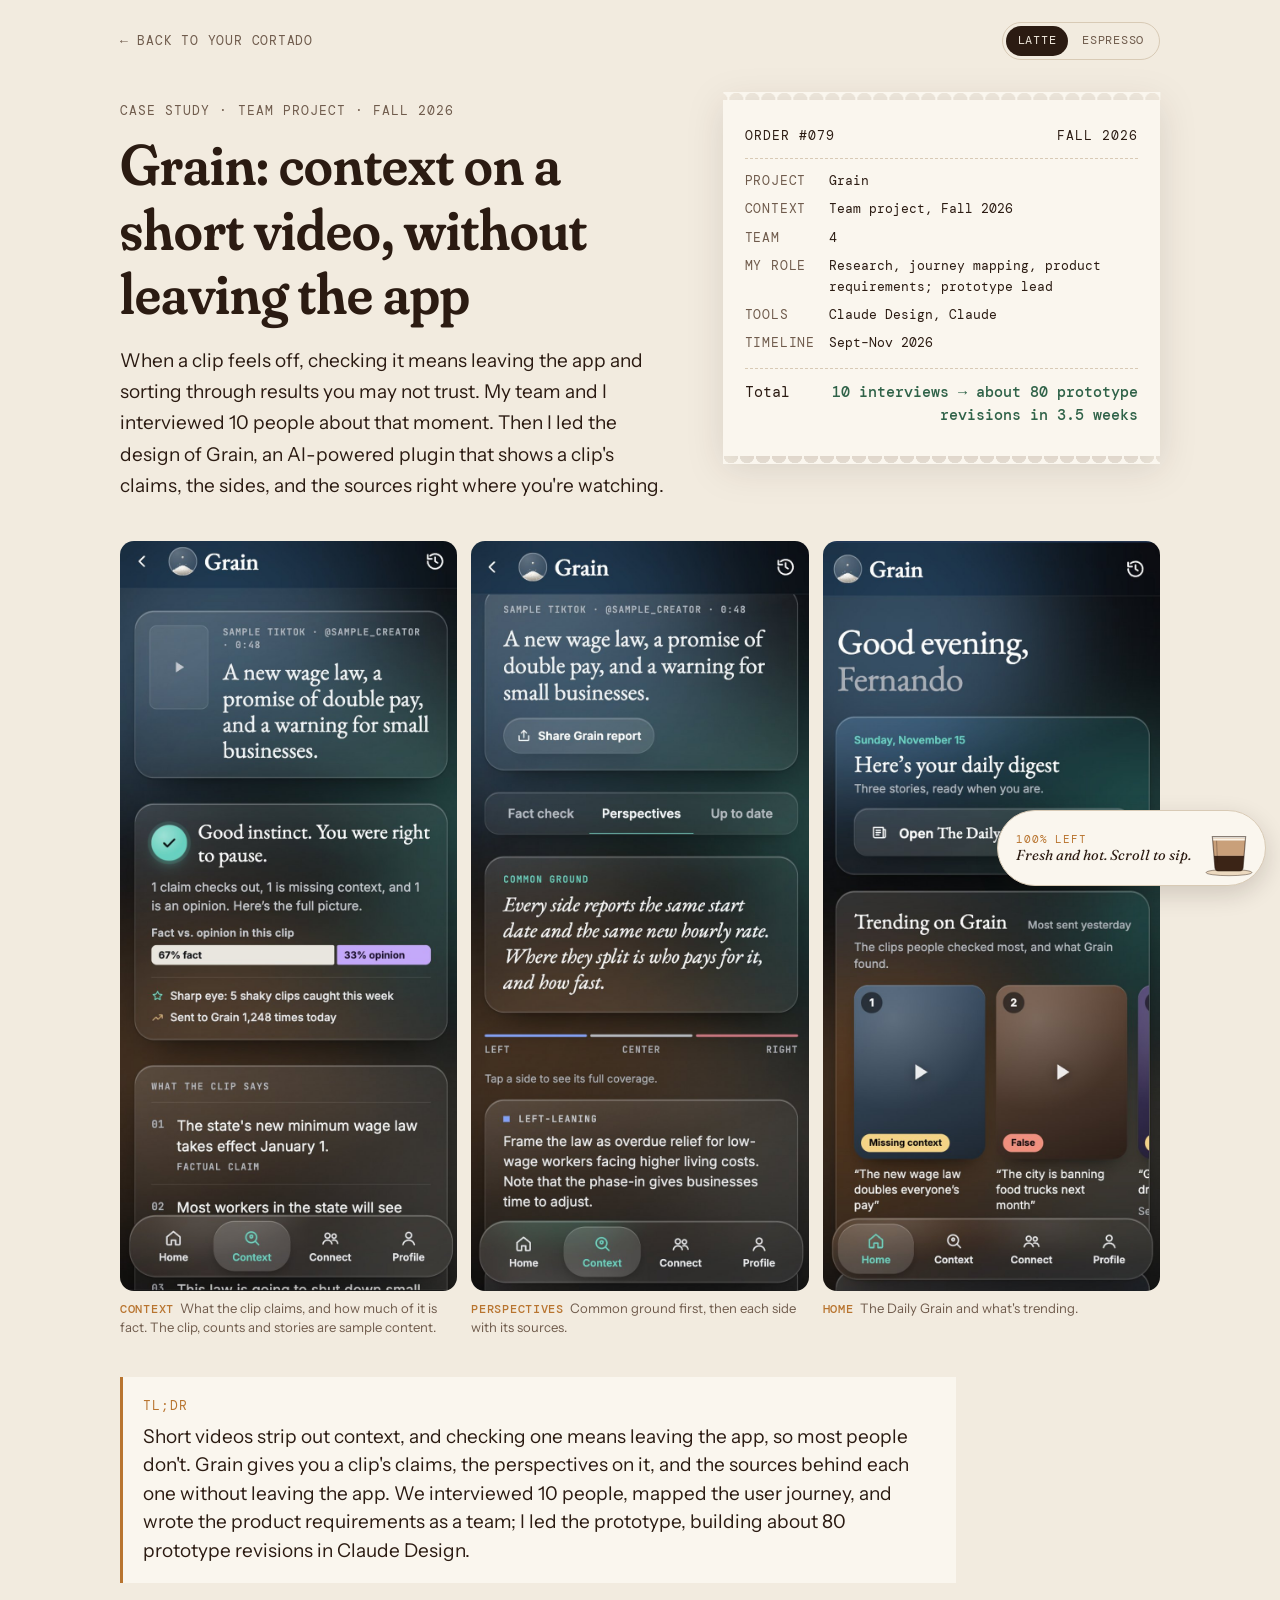
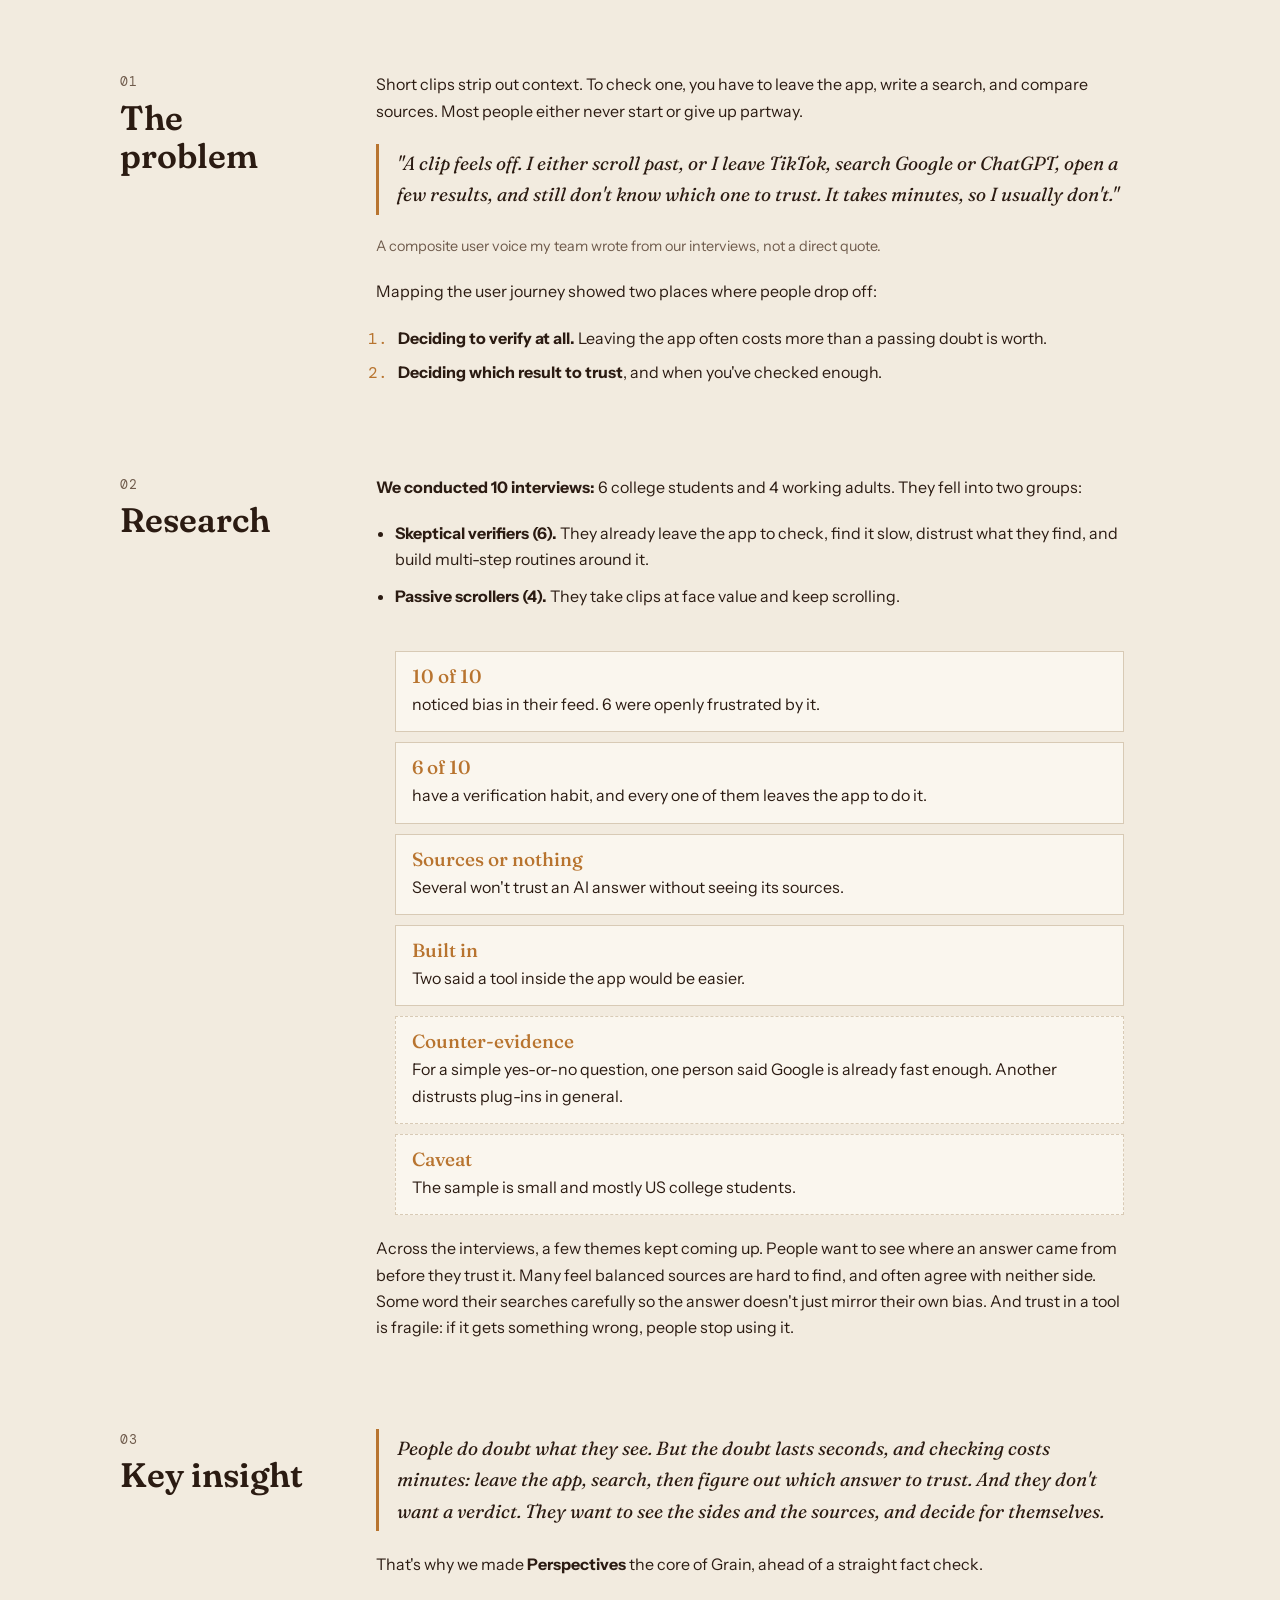
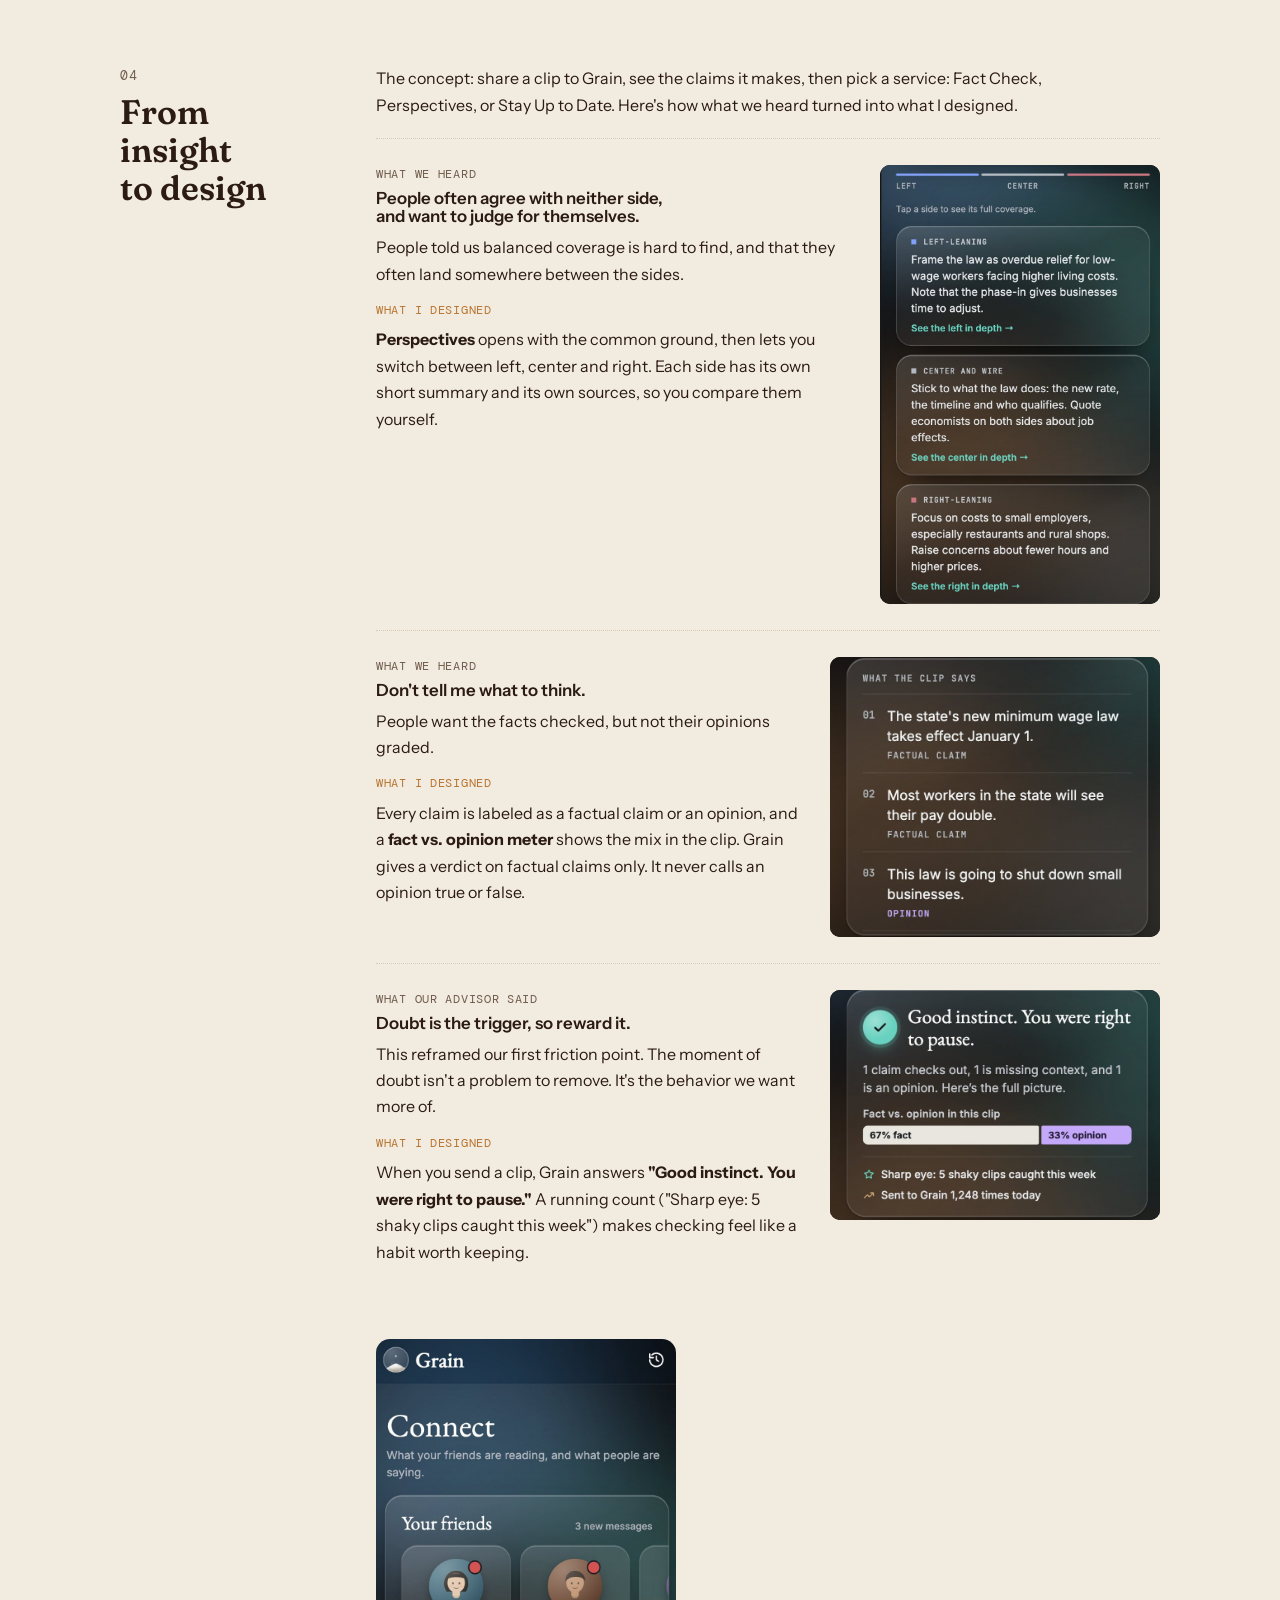
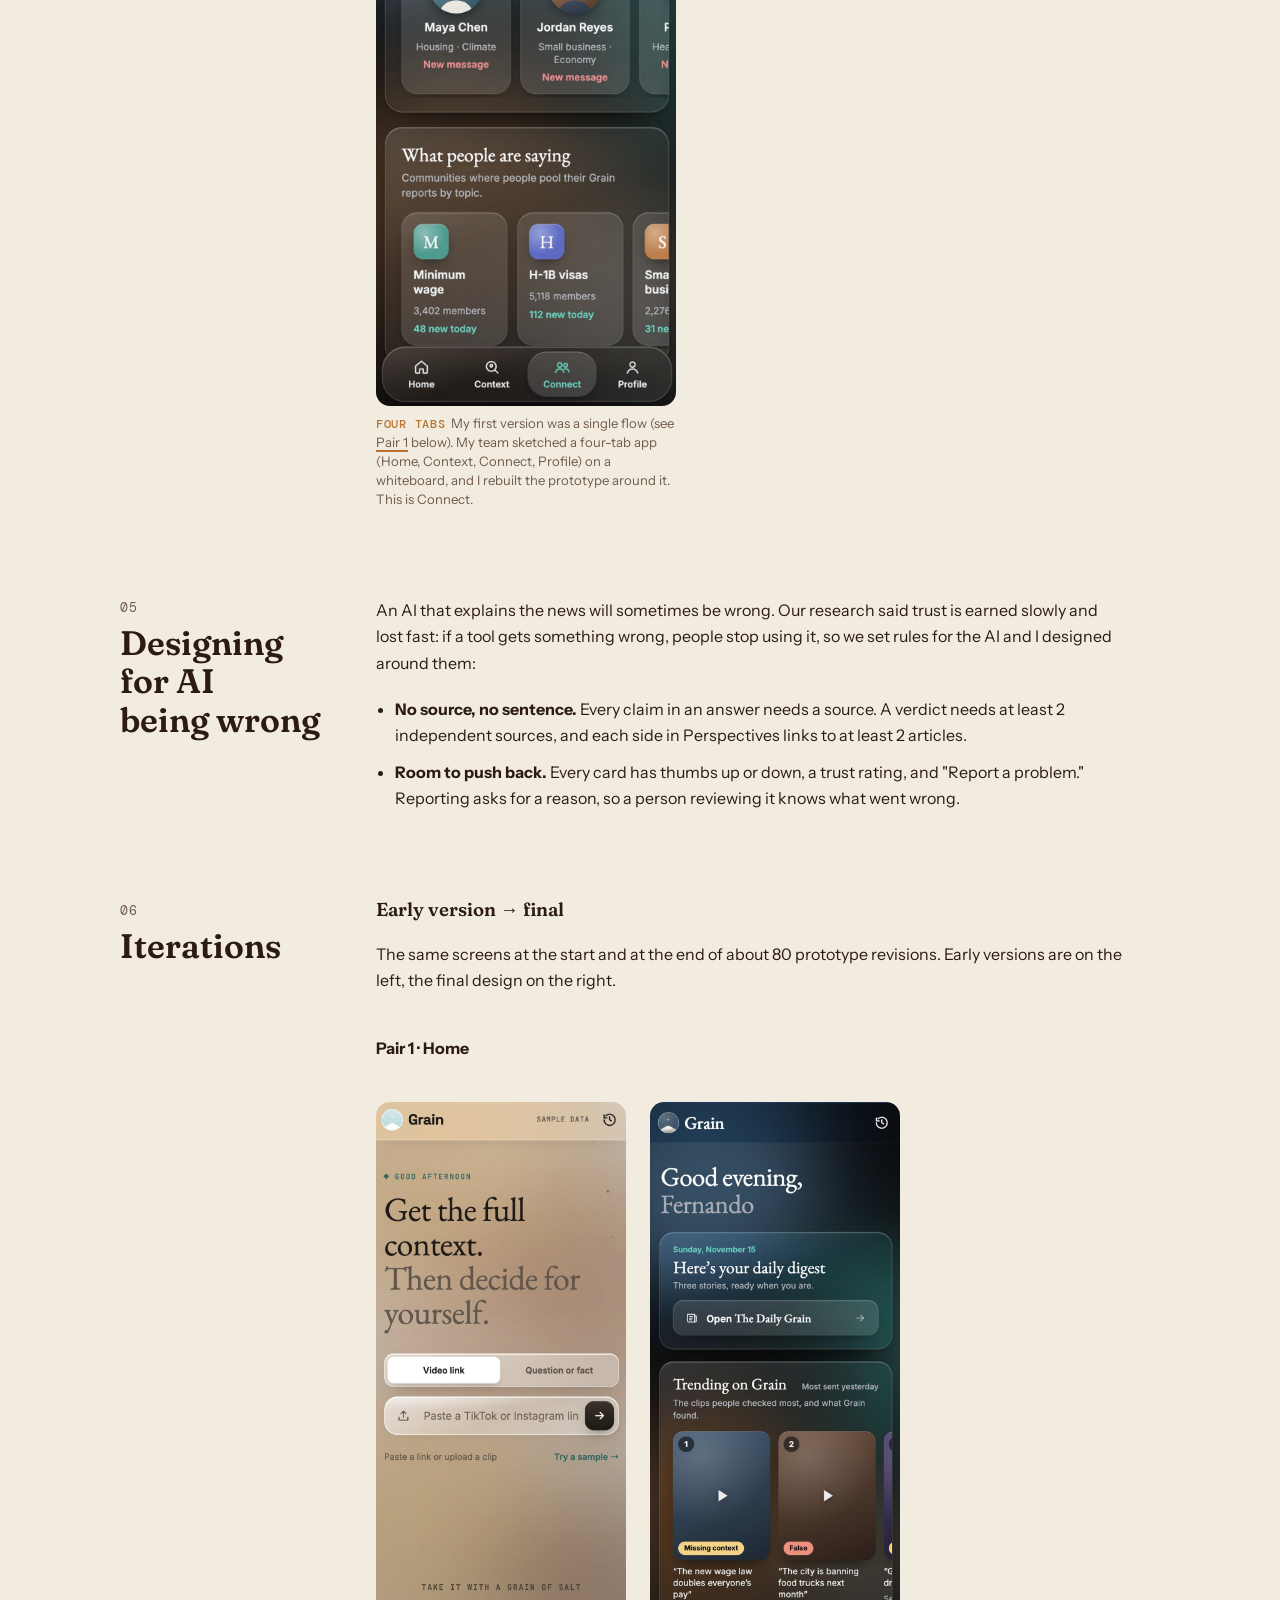
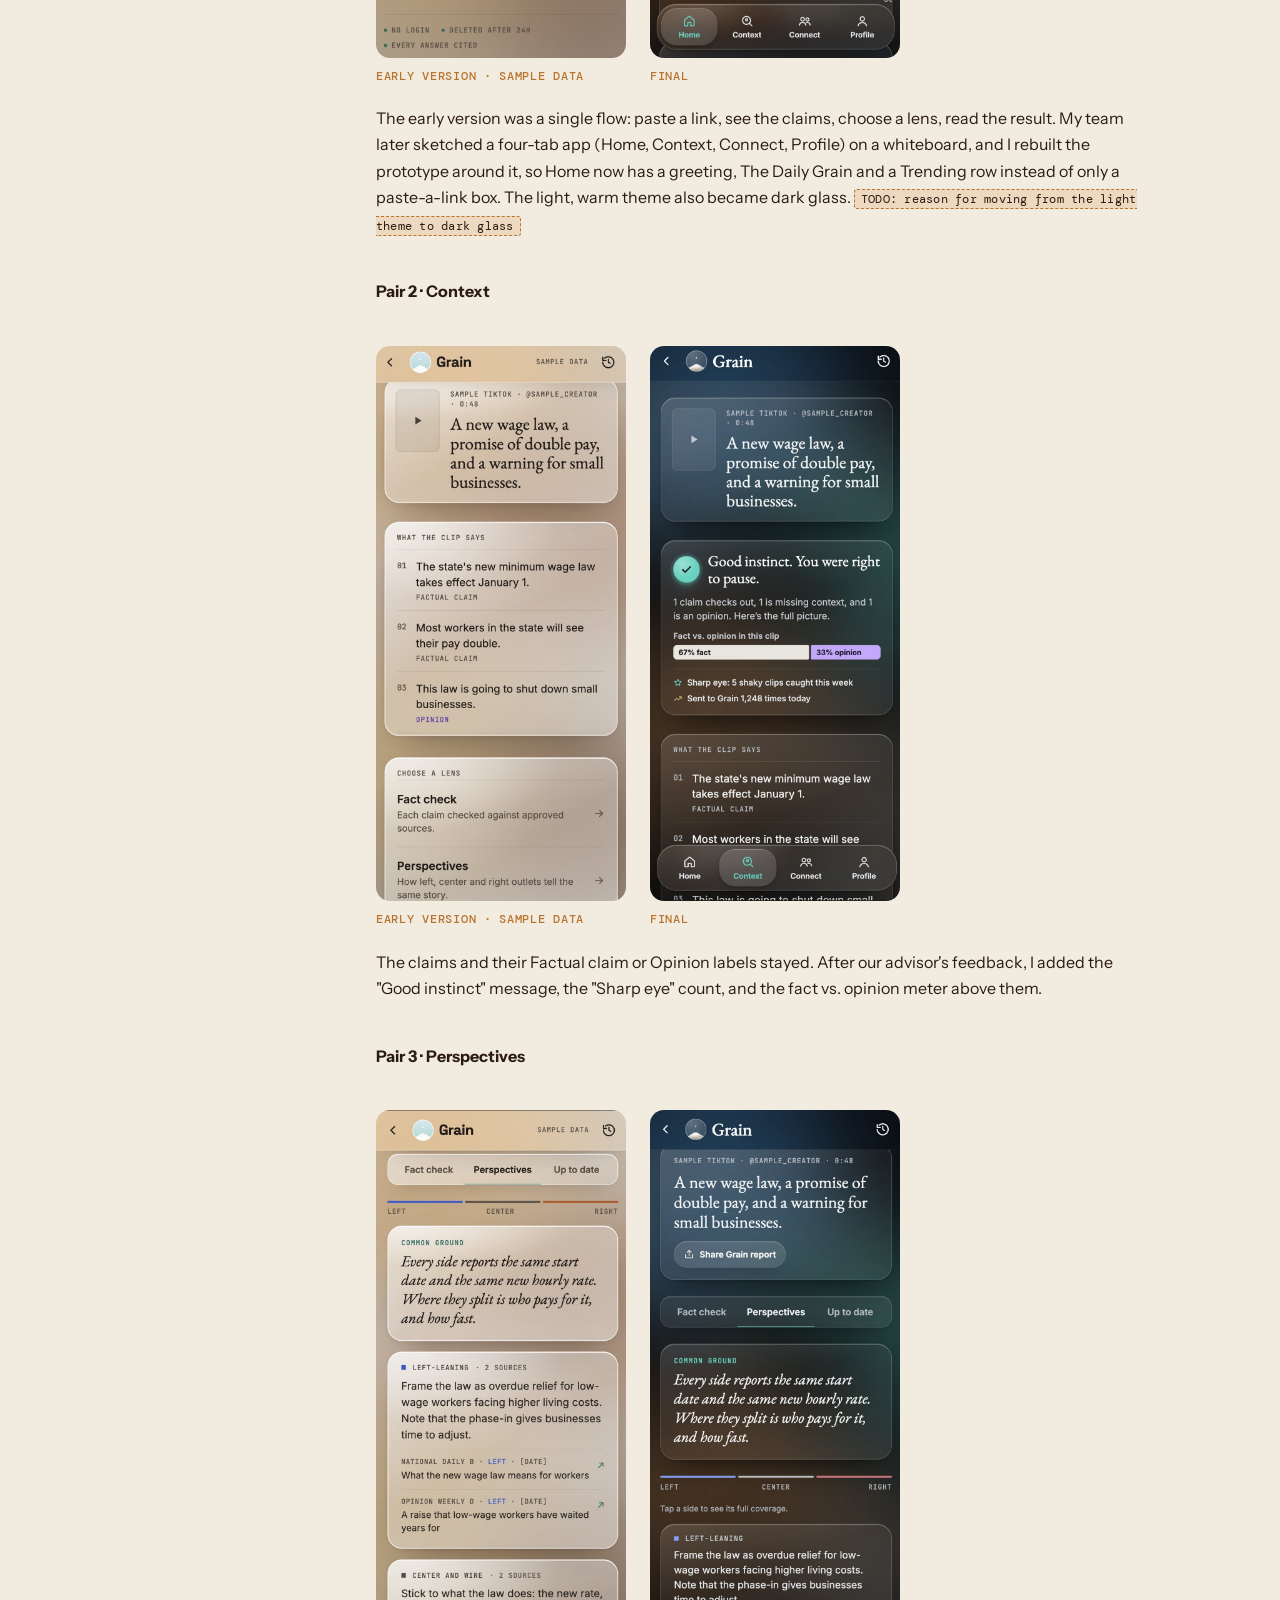
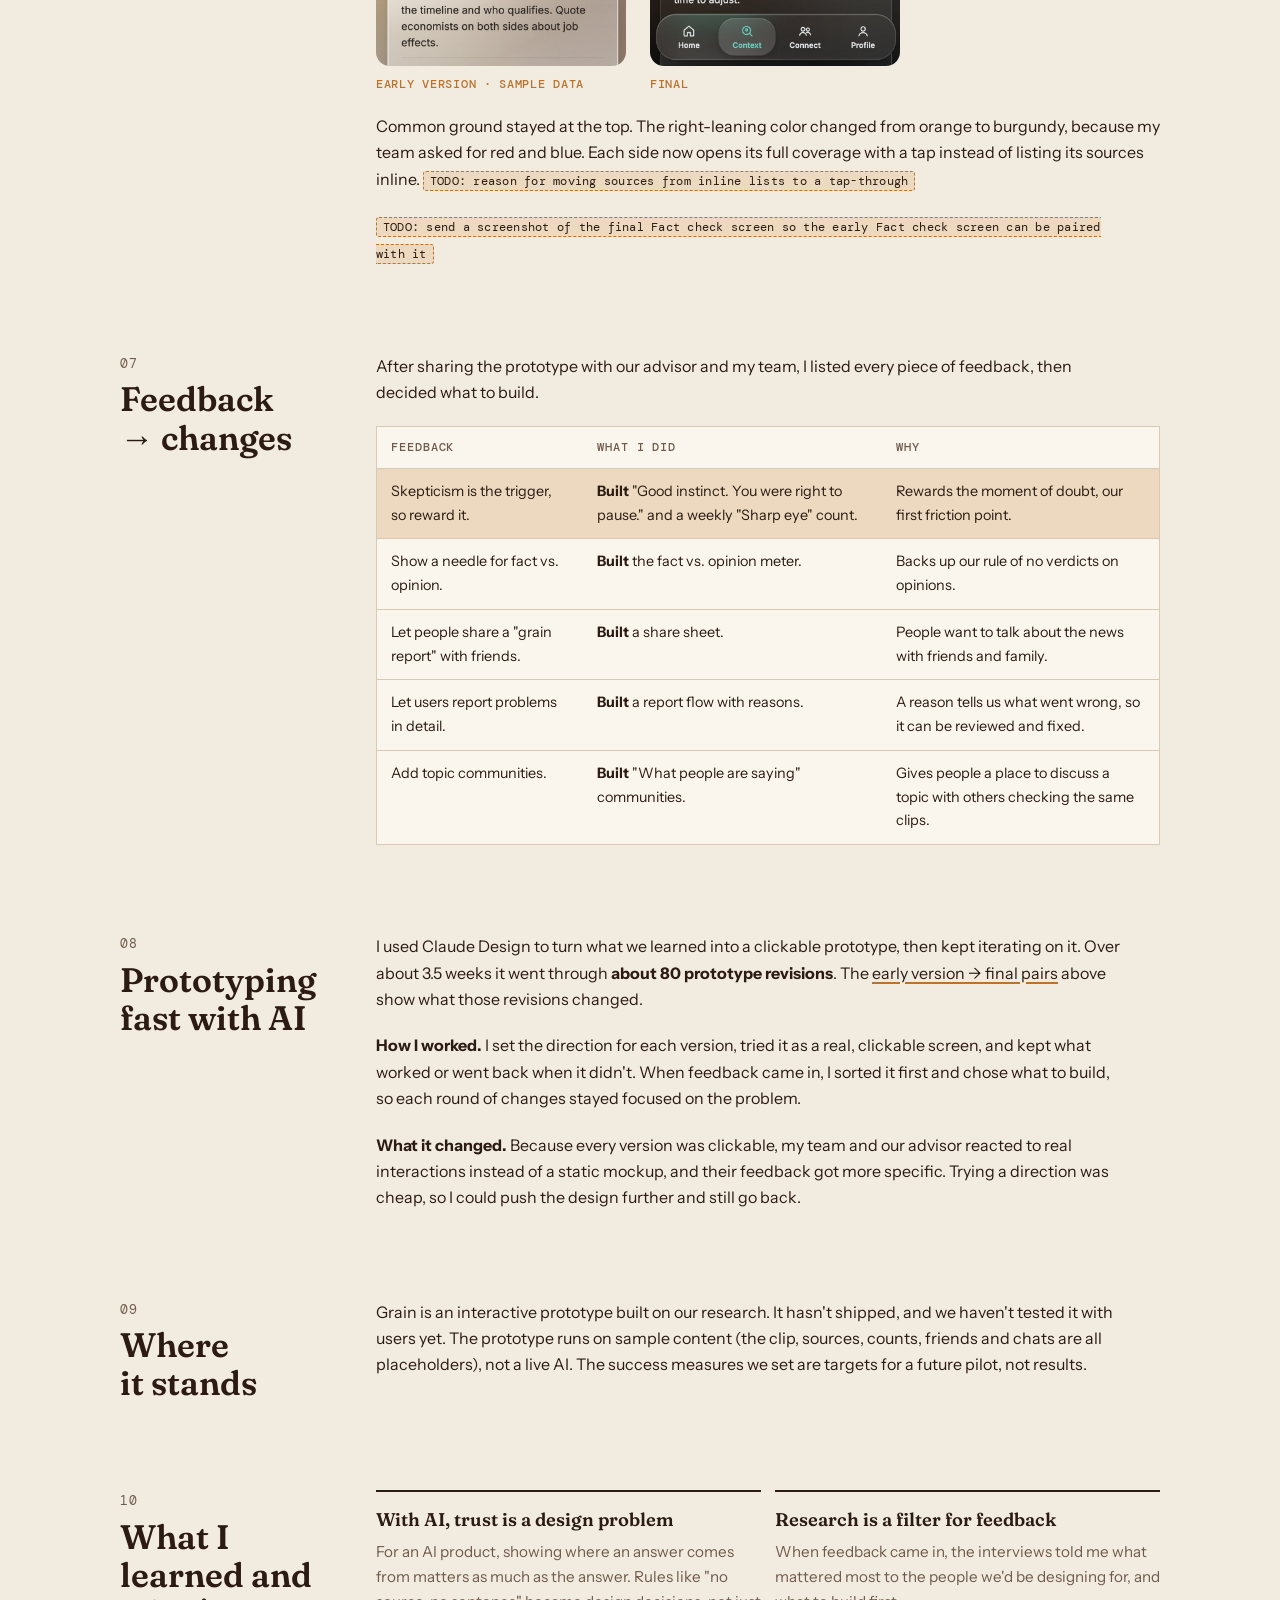
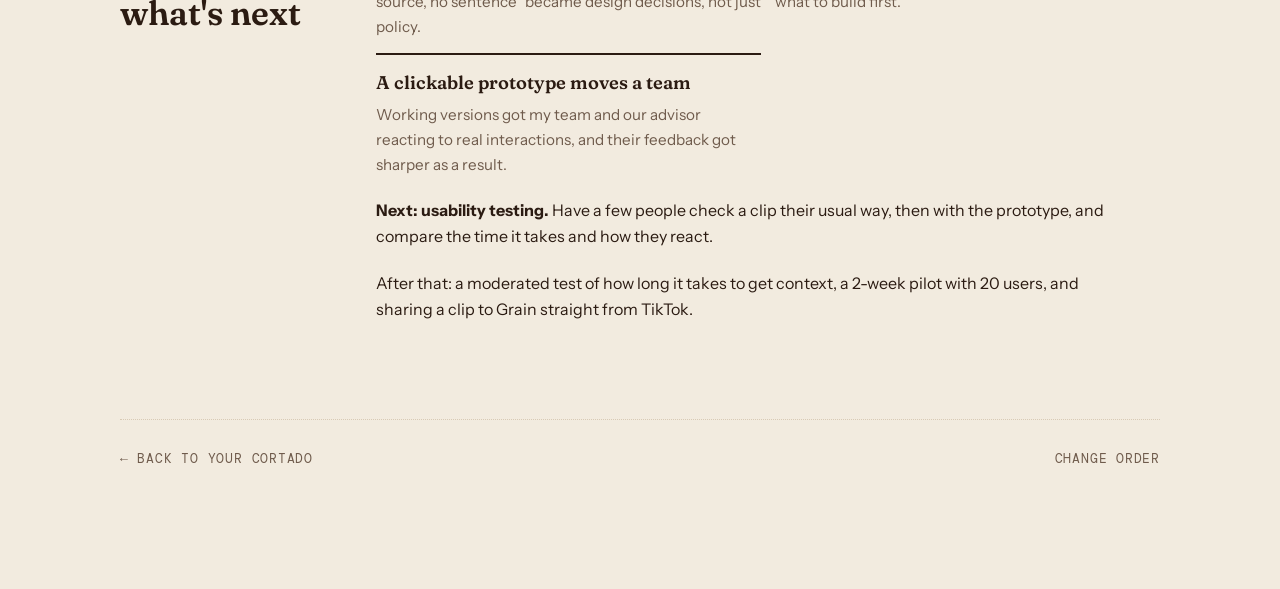
==== commit a03526af: "Grain: early version to final pairs Co-Authored-By: Claude Opus 5.5 <noreply@anthropic.com> Claude-S" ====
--- a/projects/grain.html
+++ b/projects/grain.html
@@ -146,7 +146,7 @@
       </div>
       <div class="solo-shot" style="margin-top:28px">
         <figure><div class="shot g-phone"><img src="../assets/img/grain/connect.jpg" width="800" height="1778" loading="lazy" alt="Grain's Connect tab: a Your friends carousel with illustrated avatars and red new-message dots, and What people are saying, a row of topic communities such as Minimum wage and H-1B visas"></div>
-          <figcaption><b>Four tabs</b>My first version was a single flow. My team sketched a four-tab app (Home, Context, Connect, Profile) on a whiteboard, and I rebuilt the prototype around it. This is Connect.</figcaption></figure>
+          <figcaption><b>Four tabs</b>My first version was a single flow (see <a href="#early-final">Pair 1</a> below). My team sketched a four-tab app (Home, Context, Connect, Profile) on a whiteboard, and I rebuilt the prototype around it. This is Connect.</figcaption></figure>
       </div>
     </div>
   </section>
@@ -162,8 +162,41 @@
     </div>
   </section>
 
+  <section class="cs-section" aria-labelledby="iter-h">
+    <header><span class="label">06</span><h2 id="iter-h">Iterations</h2></header>
+    <div class="cs-body wide">
+      <h3 id="early-final">Early version → final</h3>
+      <p style="max-width:68ch">The same screens at the start and at the end of about 80 prototype revisions. Early versions are on the left, the final design on the right.</p>
+      <h4 class="pair-title">Pair 1 · Home</h4>
+      <div class="duo even before-after">
+        <figure><div class="shot g-phone"><img src="../assets/img/grain/early-home.jpg" width="800" height="1778" loading="lazy" alt="Early version of Grain's home screen in a light, warm theme: the headline Get the full context. Then decide for yourself., a toggle between Video link and Question or fact, a box to paste a TikTok or Instagram link, and a Try a sample link. No tab bar."></div>
+          <figcaption><b>Early version · sample data</b></figcaption></figure>
+        <figure><div class="shot g-phone"><img src="../assets/img/grain/home.jpg" width="800" height="1778" loading="lazy" alt="Final version of Grain's Home tab in the dark glass theme: the greeting Good evening, Fernando, a card to open The Daily Grain, a numbered Trending on Grain row, and a tab bar with Home, Context, Connect and Profile."></div>
+          <figcaption><b>Final</b></figcaption></figure>
+      </div>
+      <p class="pair-cap">The early version was a single flow: paste a link, see the claims, choose a lens, read the result. My team later sketched a four-tab app (Home, Context, Connect, Profile) on a whiteboard, and I rebuilt the prototype around it, so Home now has a greeting, The Daily Grain and a Trending row instead of only a paste-a-link box. The light, warm theme also became dark glass. <span class="todo">TODO: reason for moving from the light theme to dark glass</span></p>
+      <h4 class="pair-title">Pair 2 · Context</h4>
+      <div class="duo even before-after">
+        <figure><div class="shot g-phone"><img src="../assets/img/grain/early-context.jpg" width="800" height="1778" loading="lazy" alt="Early version of Grain's Context screen in a light theme: the sample clip, What the clip says with three numbered claims labeled Factual claim or Opinion, and Choose a lens with Fact check and Perspectives."></div>
+          <figcaption><b>Early version · sample data</b></figcaption></figure>
+        <figure><div class="shot g-phone"><img src="../assets/img/grain/context.jpg" width="800" height="1778" loading="lazy" alt="Final version of Grain's Context screen in the dark glass theme: the sample clip, the message Good instinct. You were right to pause., a fact versus opinion bar at 67% fact and 33% opinion, a Sharp eye count, and the claims list."></div>
+          <figcaption><b>Final</b></figcaption></figure>
+      </div>
+      <p class="pair-cap">The claims and their Factual claim or Opinion labels stayed. After our advisor's feedback, I added the "Good instinct" message, the "Sharp eye" count, and the fact vs. opinion meter above them.</p>
+      <h4 class="pair-title">Pair 3 · Perspectives</h4>
+      <div class="duo even before-after">
+        <figure><div class="shot g-phone"><img src="../assets/img/grain/early-perspectives.jpg" width="800" height="1778" loading="lazy" alt="Early version of Grain's Perspectives tab in a light theme: blue, gray and orange bars for left, center and right, a common ground card, then a Left-leaning card with 2 sources listed under it, and the start of a Center and wire card."></div>
+          <figcaption><b>Early version · sample data</b></figcaption></figure>
+        <figure><div class="shot g-phone"><img src="../assets/img/grain/perspectives.jpg" width="800" height="1778" loading="lazy" alt="Final version of Grain's Perspectives tab in the dark glass theme: a common ground card, blue, gray and red bars for left, center and right with text labels, and a Left-leaning summary card."></div>
+          <figcaption><b>Final</b></figcaption></figure>
+      </div>
+      <p class="pair-cap">Common ground stayed at the top. The right-leaning color changed from orange to burgundy, because my team asked for red and blue. Each side now opens its full coverage with a tap instead of listing its sources inline. <span class="todo">TODO: reason for moving sources from inline lists to a tap-through</span></p>
+      <p style="max-width:68ch"><span class="todo">TODO: send a screenshot of the final Fact check screen so the early Fact check screen can be paired with it</span></p>
+    </div>
+  </section>
+
   <section class="cs-section" aria-labelledby="feedback-h">
-    <header><span class="label">06</span><h2 id="feedback-h">Feedback → changes</h2></header>
+    <header><span class="label">07</span><h2 id="feedback-h">Feedback → changes</h2></header>
     <div class="cs-body wide">
       <p style="max-width:68ch">After sharing the prototype with our advisor and my team, I listed every piece of feedback, then decided what to build.</p>
       <div class="table-wrap">
@@ -182,23 +215,23 @@
   </section>
 
   <section class="cs-section" aria-labelledby="ai-h">
-    <header><span class="label">07</span><h2 id="ai-h">Prototyping fast with AI</h2></header>
-    <div class="cs-body">
-      <p>I used Claude Design to turn what we learned into a clickable prototype, then kept iterating on it. Over about 3.5 weeks it went through <strong>about 80 prototype revisions</strong>.</p>
+    <header><span class="label">08</span><h2 id="ai-h">Prototyping fast with AI</h2></header>
+    <div class="cs-body">
+      <p>I used Claude Design to turn what we learned into a clickable prototype, then kept iterating on it. Over about 3.5 weeks it went through <strong>about 80 prototype revisions</strong>. The <a href="#early-final">early version → final pairs</a> above show what those revisions changed.</p>
       <p><strong>How I worked.</strong> I set the direction for each version, tried it as a real, clickable screen, and kept what worked or went back when it didn't. When feedback came in, I sorted it first and chose what to build, so each round of changes stayed focused on the problem.</p>
       <p><strong>What it changed.</strong> Because every version was clickable, my team and our advisor reacted to real interactions instead of a static mockup, and their feedback got more specific. Trying a direction was cheap, so I could push the design further and still go back.</p>
     </div>
   </section>
 
   <section class="cs-section" aria-labelledby="status-h">
-    <header><span class="label">08</span><h2 id="status-h">Where it stands</h2></header>
+    <header><span class="label">09</span><h2 id="status-h">Where it stands</h2></header>
     <div class="cs-body">
       <p>Grain is an interactive prototype built on our research. It hasn't shipped, and we haven't tested it with users yet. The prototype runs on sample content (the clip, sources, counts, friends and chats are all placeholders), not a live AI. The success measures we set are targets for a future pilot, not results.</p>
     </div>
   </section>
 
   <section class="cs-section" aria-labelledby="next-h">
-    <header><span class="label">09</span><h2 id="next-h">What I learned and what's next</h2></header>
+    <header><span class="label">10</span><h2 id="next-h">What I learned and what's next</h2></header>
     <div class="cs-body wide">
       <div class="lessons">
         <div class="lesson"><h3>With AI, trust is a design problem</h3>
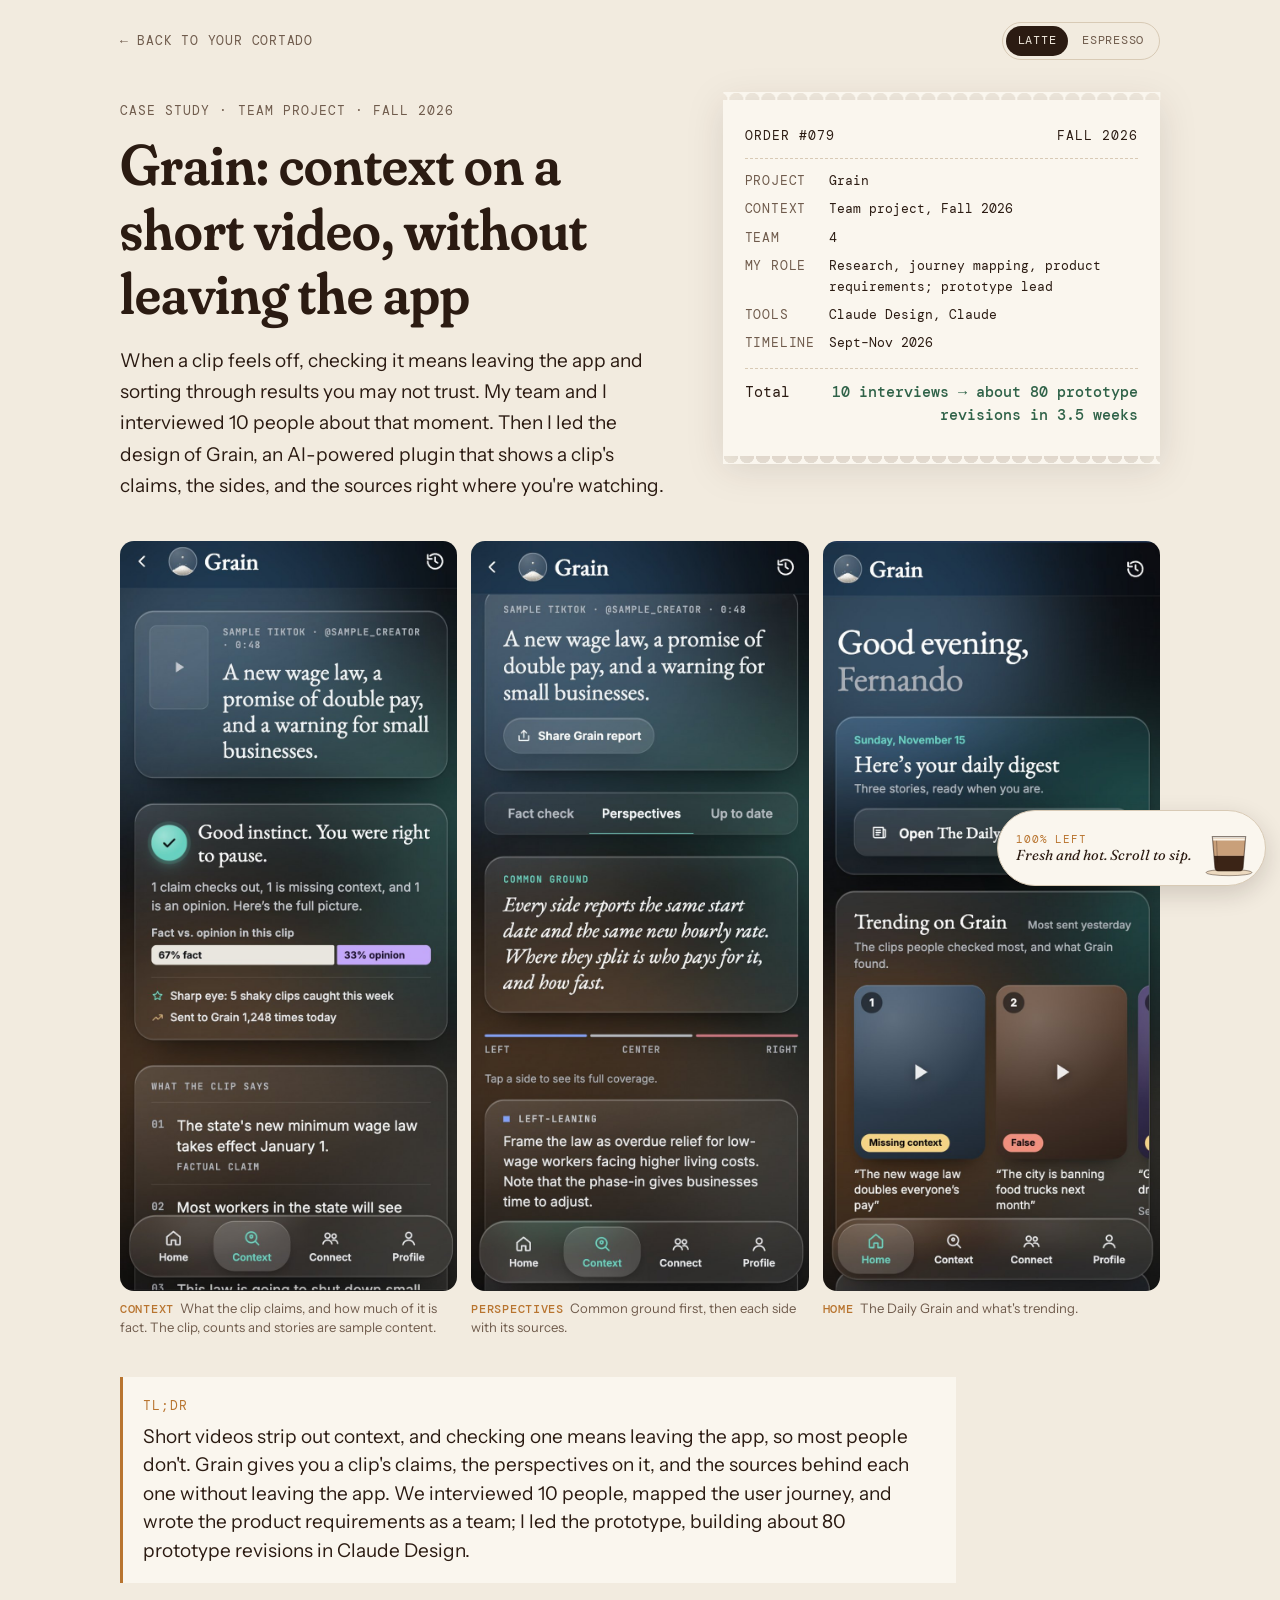
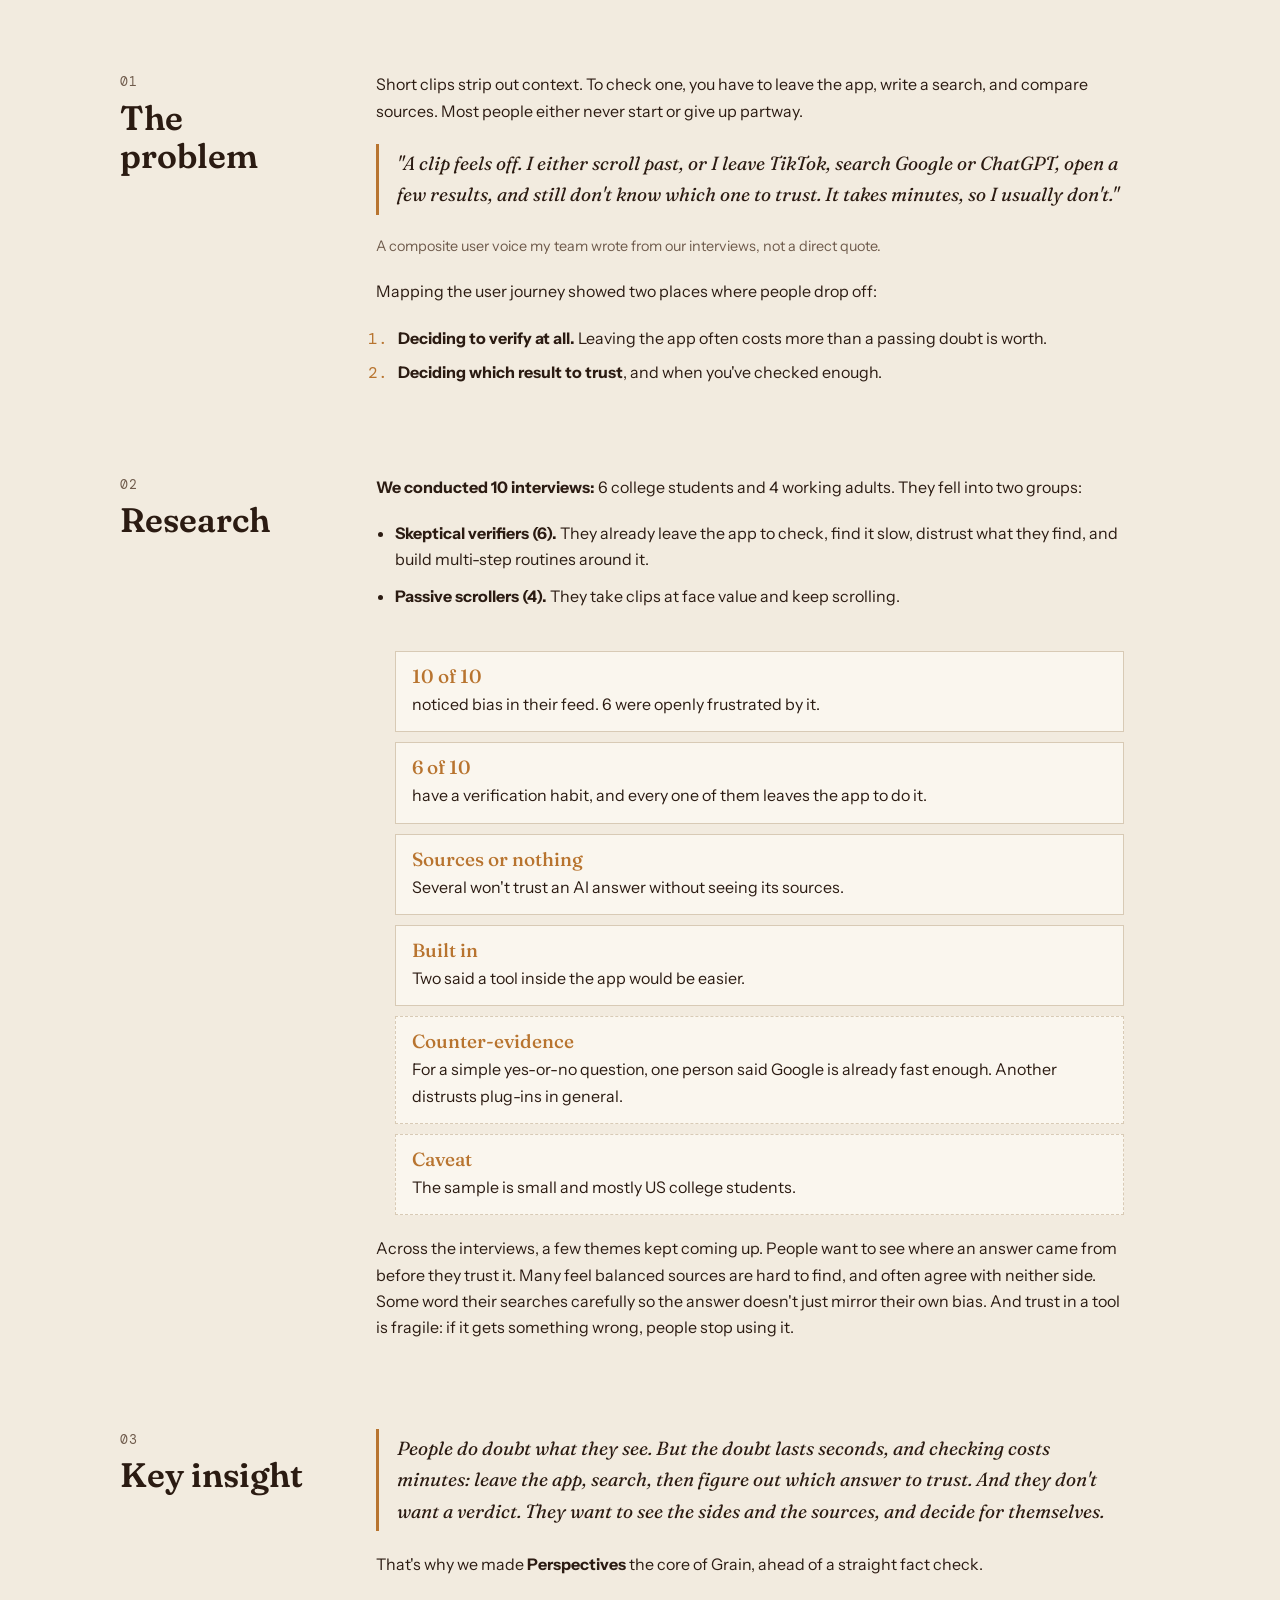
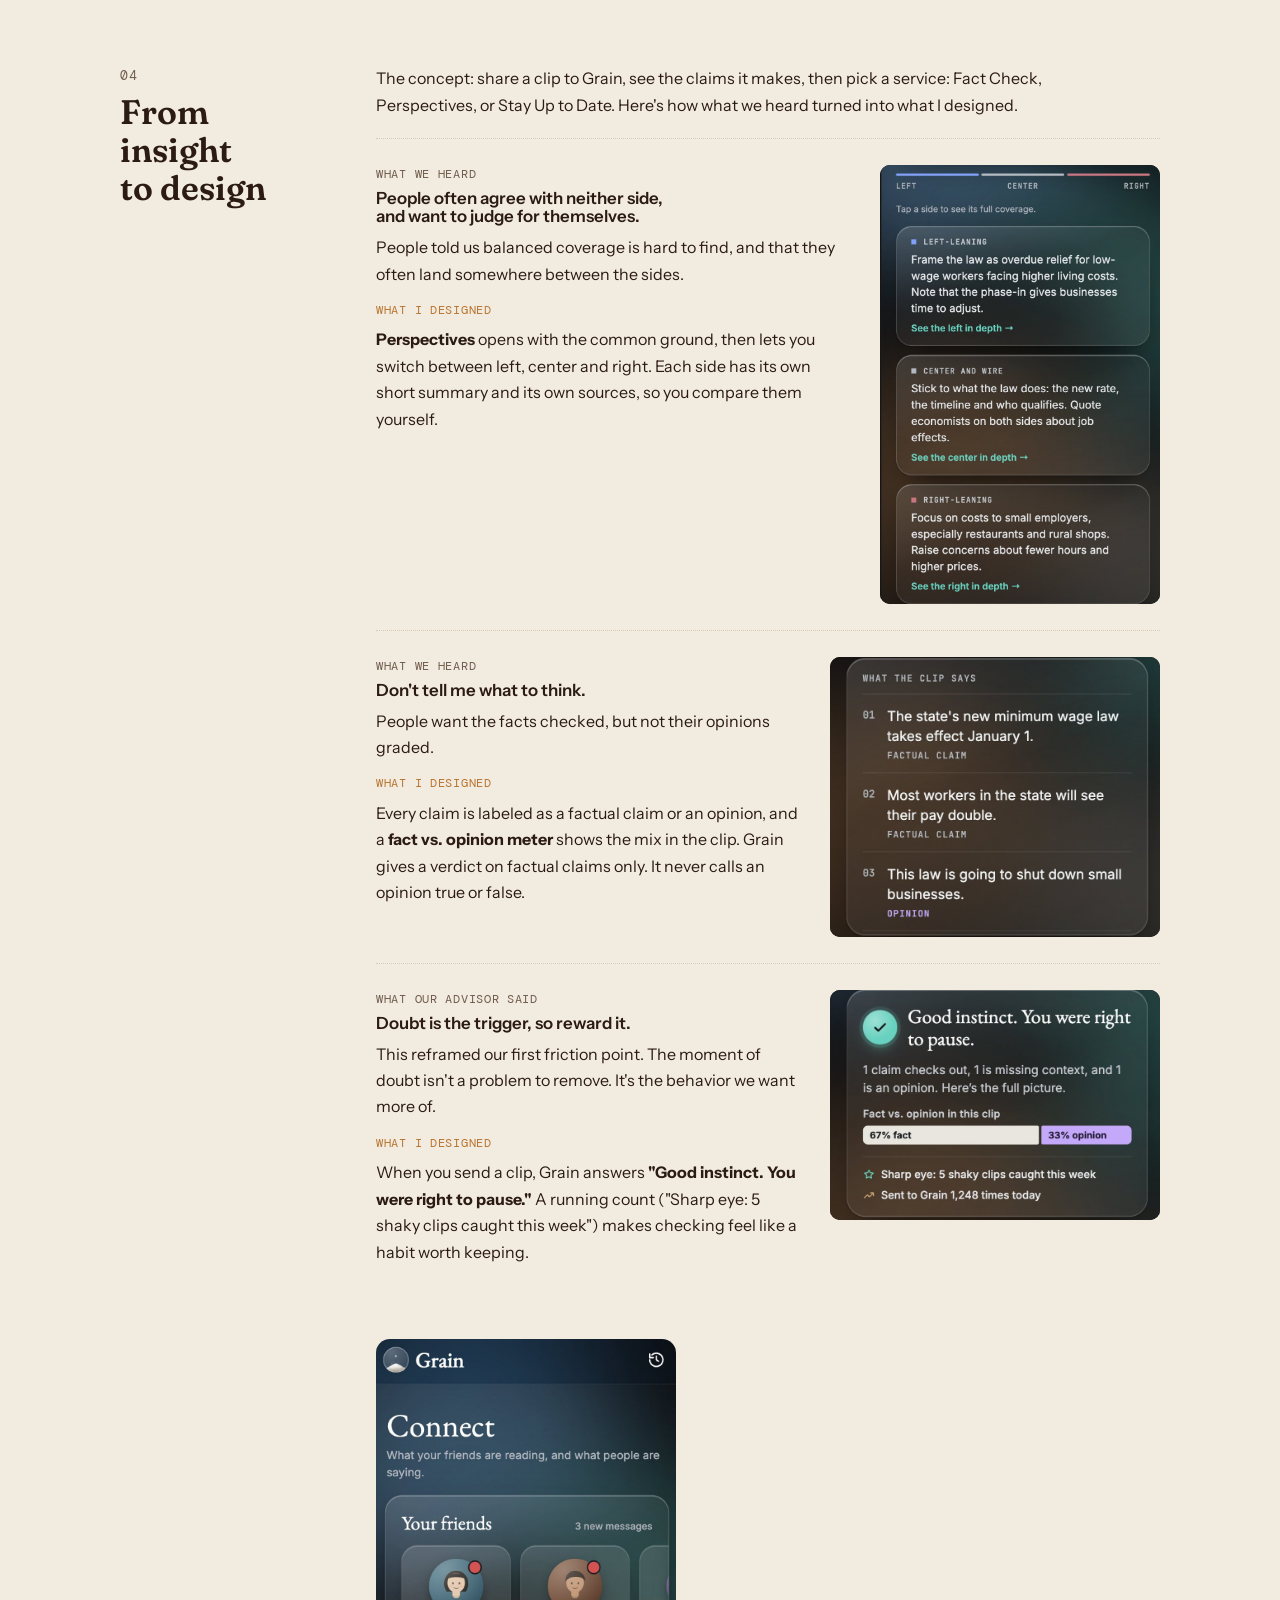
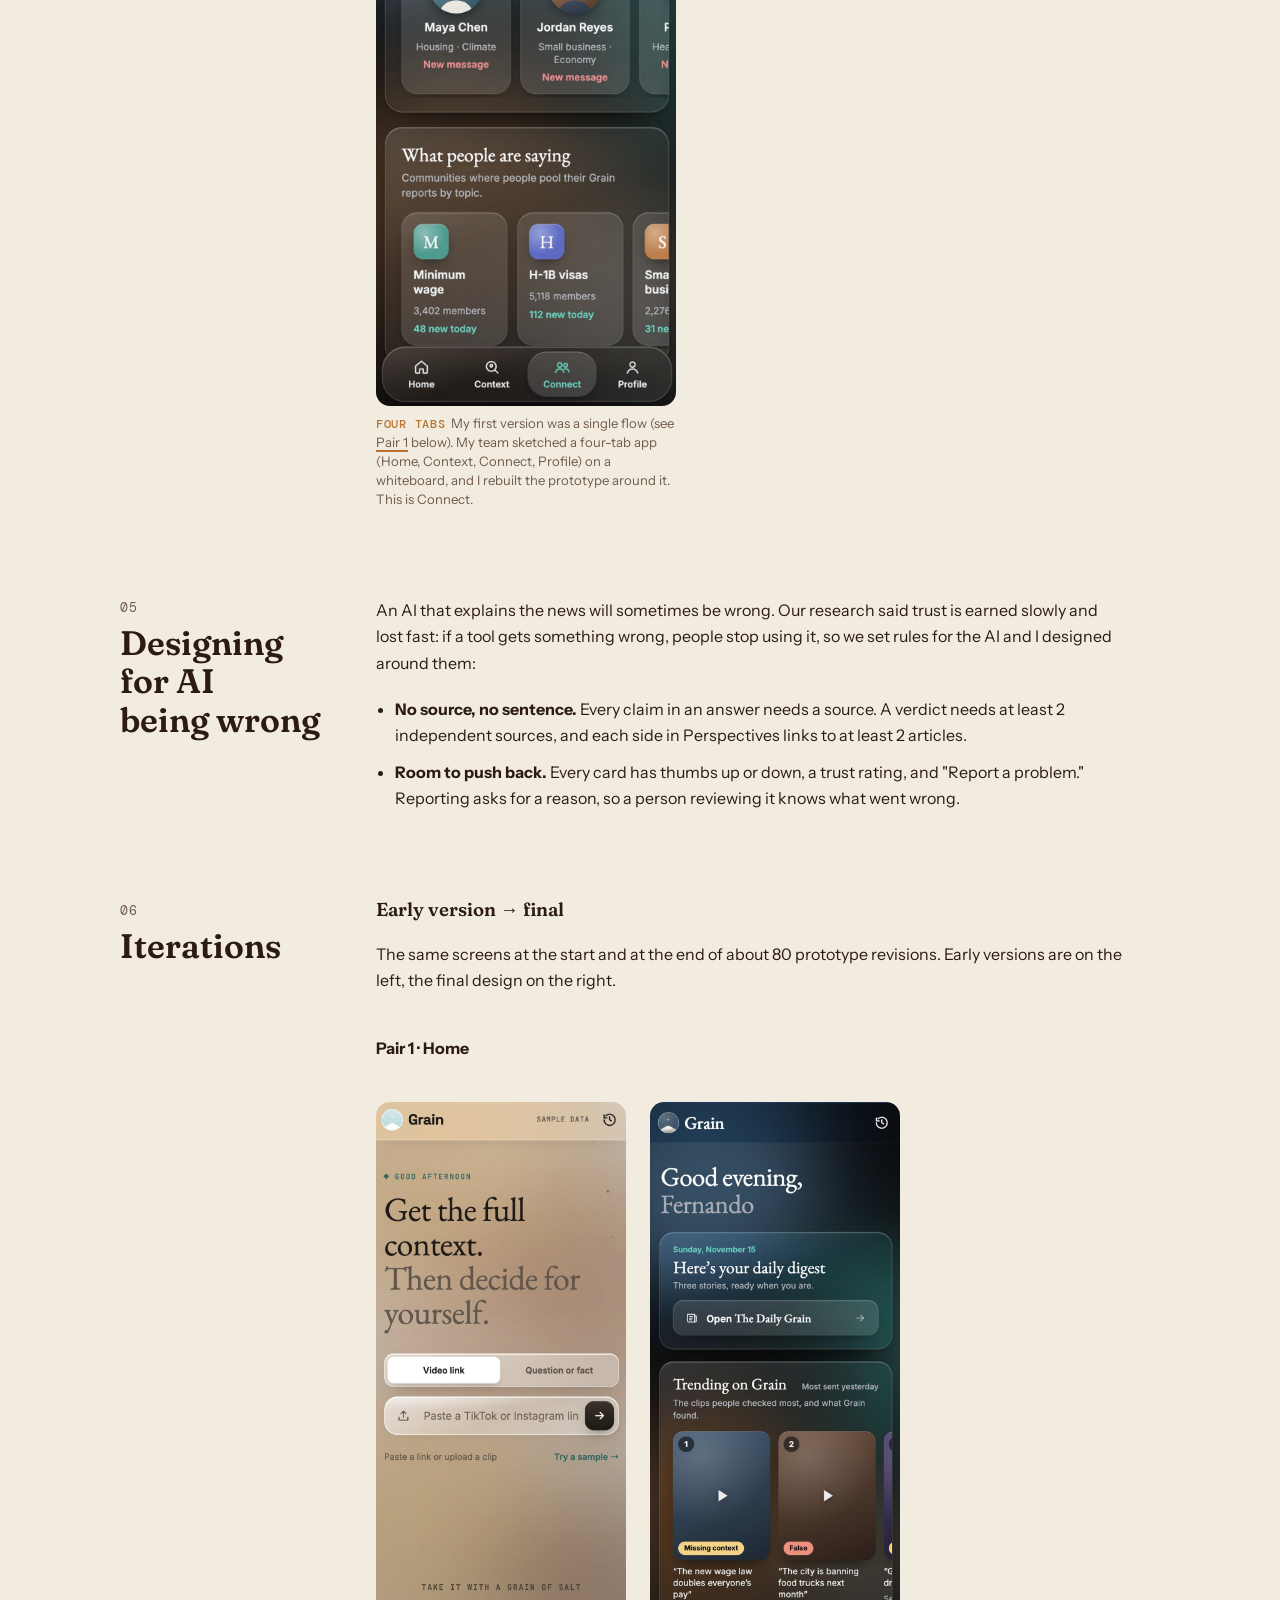
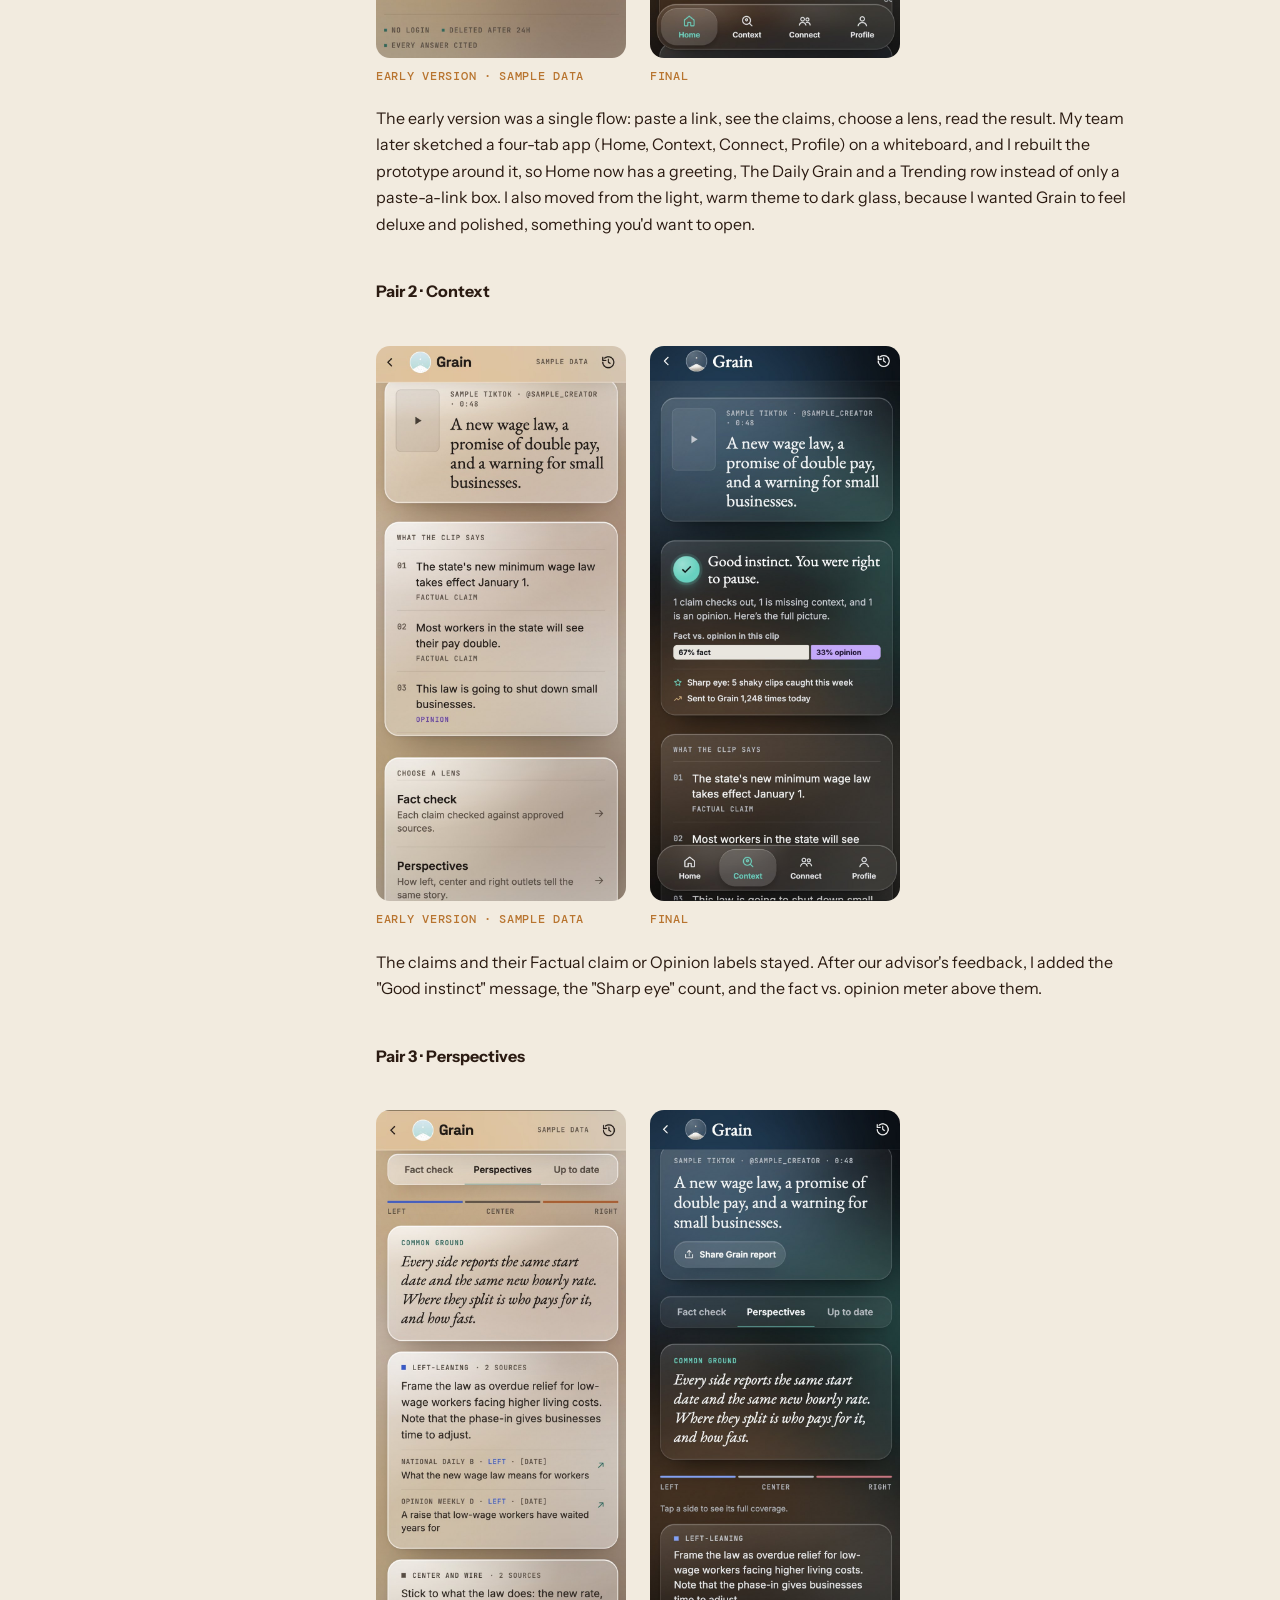
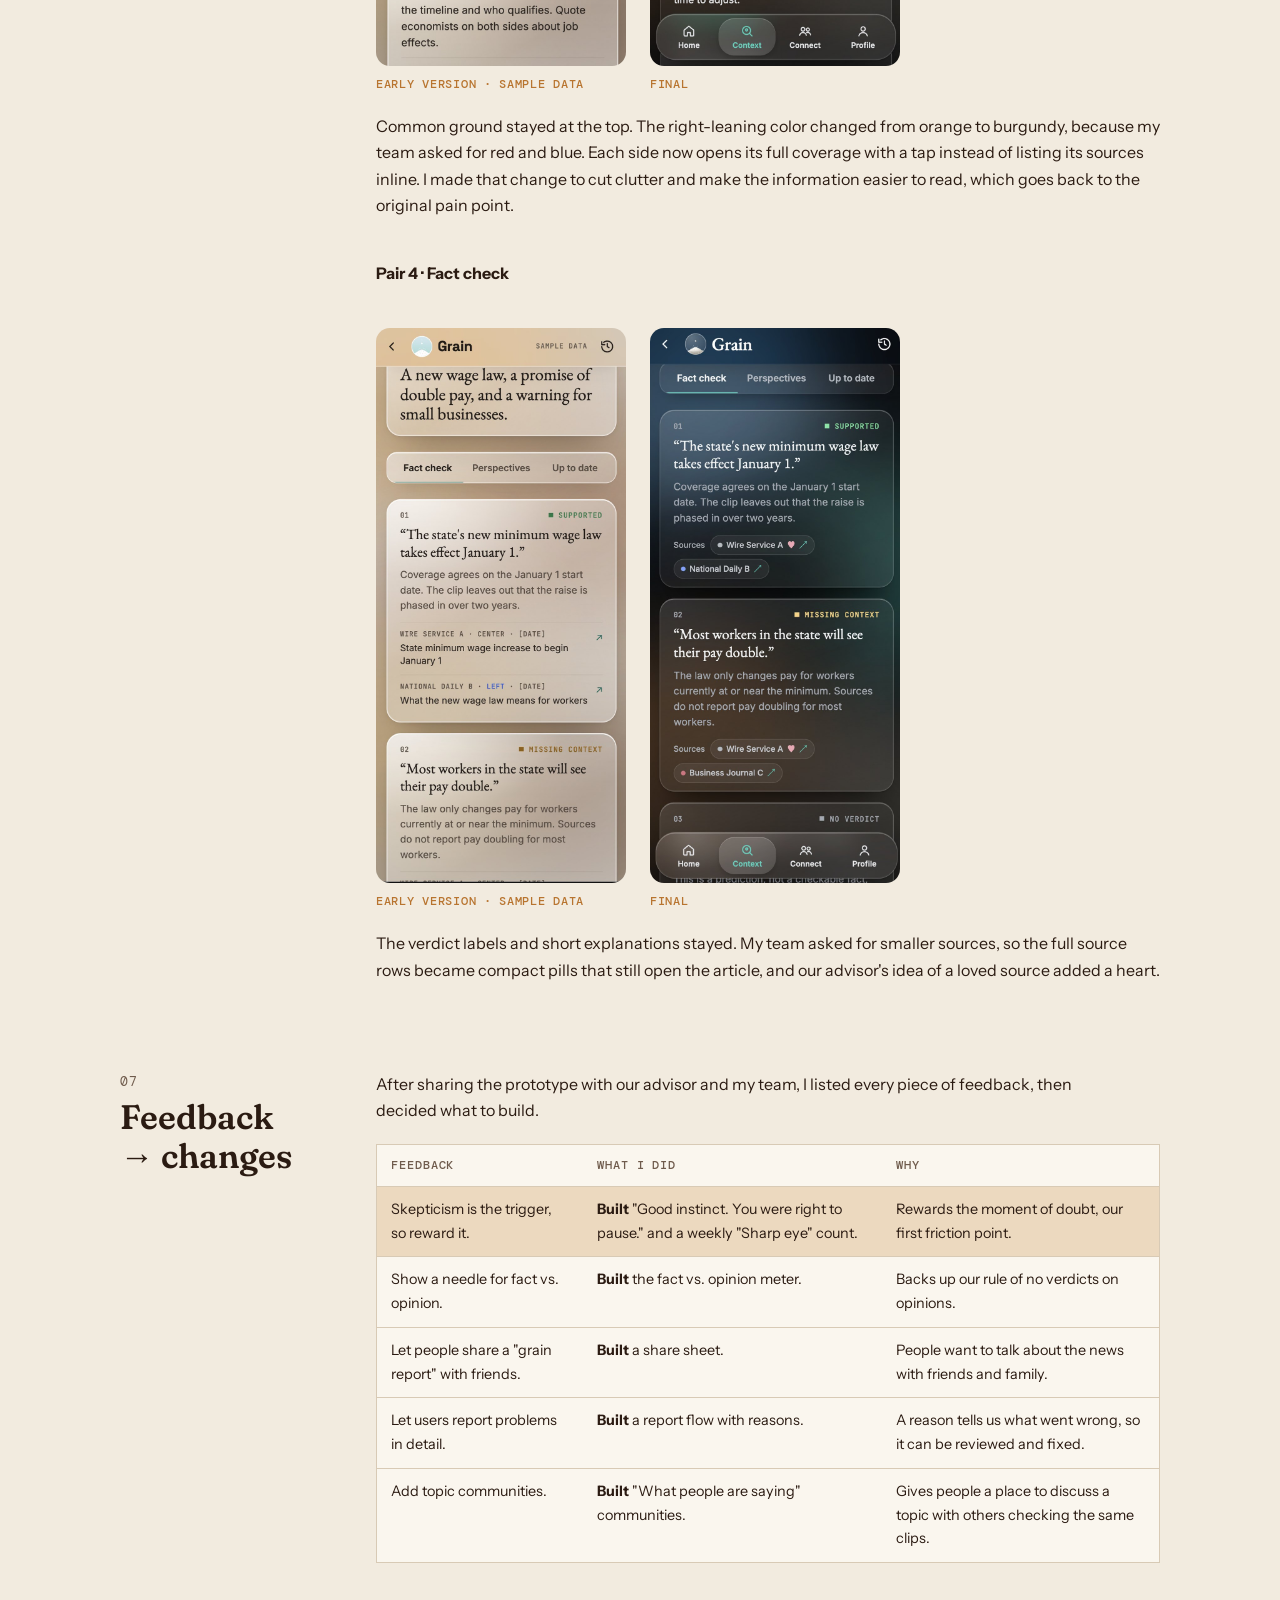
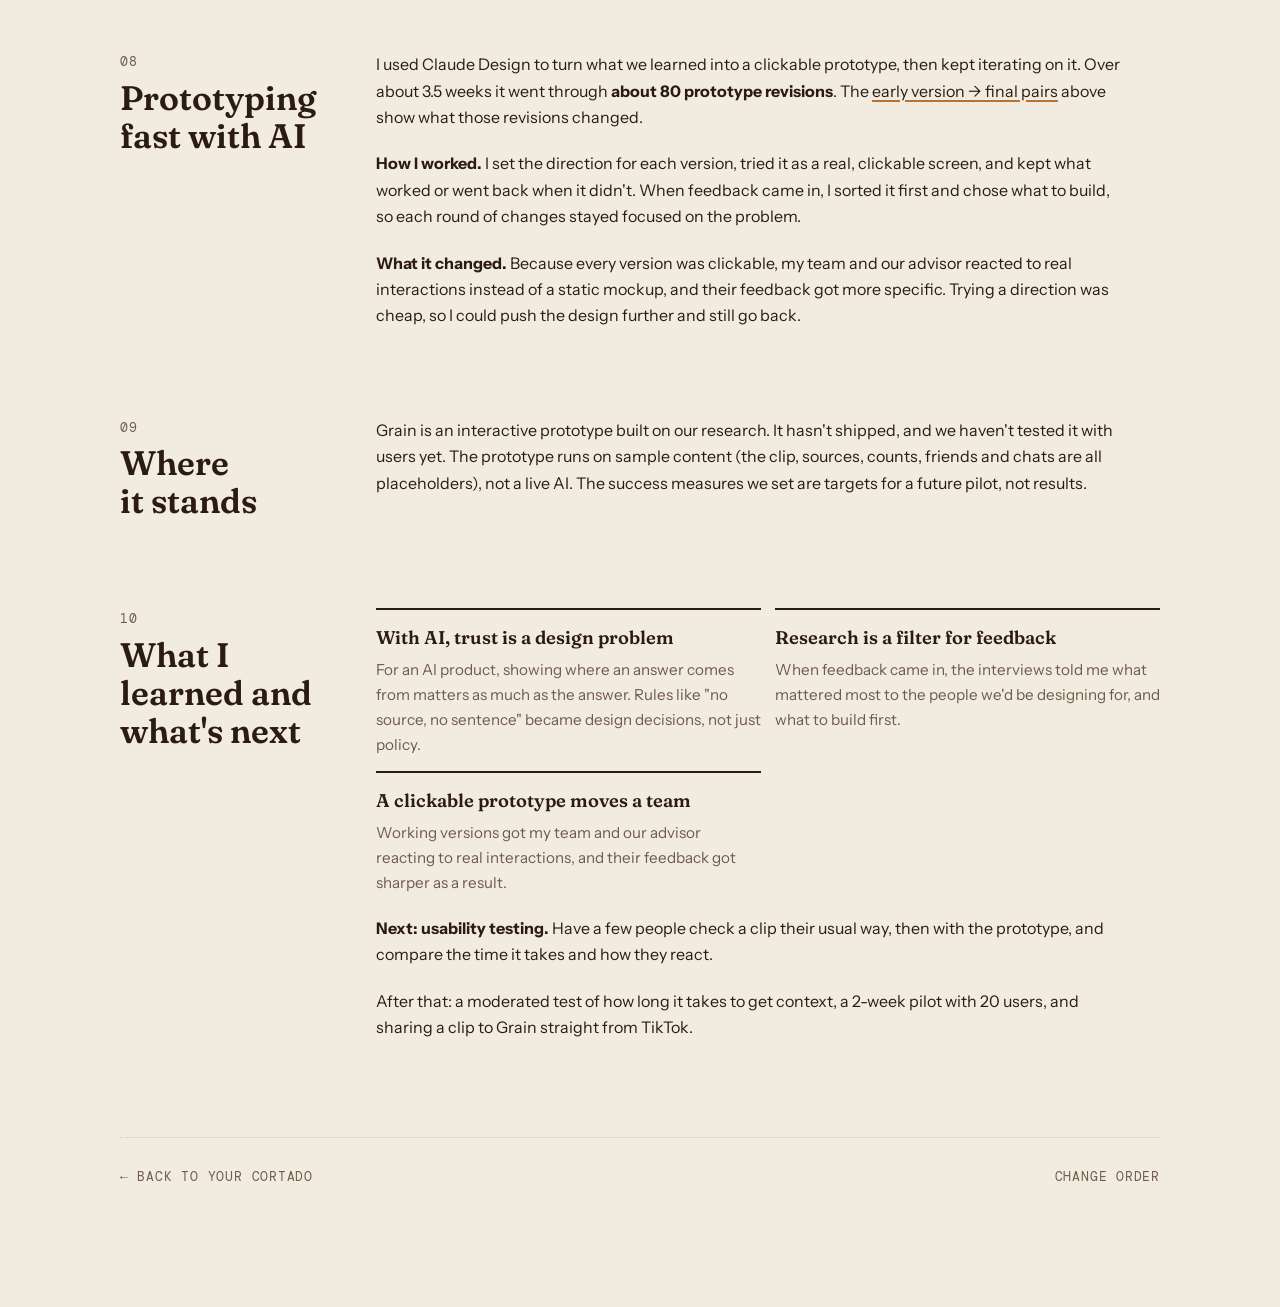
==== commit a6275bb3: "Grain: fill iteration reasons, add Fact check pair Co-Authored-By: Claude Opus 5.5 <noreply@anthropi" ====
--- a/projects/grain.html
+++ b/projects/grain.html
@@ -174,7 +174,7 @@
         <figure><div class="shot g-phone"><img src="../assets/img/grain/home.jpg" width="800" height="1778" loading="lazy" alt="Final version of Grain's Home tab in the dark glass theme: the greeting Good evening, Fernando, a card to open The Daily Grain, a numbered Trending on Grain row, and a tab bar with Home, Context, Connect and Profile."></div>
           <figcaption><b>Final</b></figcaption></figure>
       </div>
-      <p class="pair-cap">The early version was a single flow: paste a link, see the claims, choose a lens, read the result. My team later sketched a four-tab app (Home, Context, Connect, Profile) on a whiteboard, and I rebuilt the prototype around it, so Home now has a greeting, The Daily Grain and a Trending row instead of only a paste-a-link box. The light, warm theme also became dark glass. <span class="todo">TODO: reason for moving from the light theme to dark glass</span></p>
+      <p class="pair-cap">The early version was a single flow: paste a link, see the claims, choose a lens, read the result. My team later sketched a four-tab app (Home, Context, Connect, Profile) on a whiteboard, and I rebuilt the prototype around it, so Home now has a greeting, The Daily Grain and a Trending row instead of only a paste-a-link box. I also moved from the light, warm theme to dark glass, because I wanted Grain to feel deluxe and polished, something you'd want to open.</p>
       <h4 class="pair-title">Pair 2 · Context</h4>
       <div class="duo even before-after">
         <figure><div class="shot g-phone"><img src="../assets/img/grain/early-context.jpg" width="800" height="1778" loading="lazy" alt="Early version of Grain's Context screen in a light theme: the sample clip, What the clip says with three numbered claims labeled Factual claim or Opinion, and Choose a lens with Fact check and Perspectives."></div>
@@ -190,8 +190,15 @@
         <figure><div class="shot g-phone"><img src="../assets/img/grain/perspectives.jpg" width="800" height="1778" loading="lazy" alt="Final version of Grain's Perspectives tab in the dark glass theme: a common ground card, blue, gray and red bars for left, center and right with text labels, and a Left-leaning summary card."></div>
           <figcaption><b>Final</b></figcaption></figure>
       </div>
-      <p class="pair-cap">Common ground stayed at the top. The right-leaning color changed from orange to burgundy, because my team asked for red and blue. Each side now opens its full coverage with a tap instead of listing its sources inline. <span class="todo">TODO: reason for moving sources from inline lists to a tap-through</span></p>
-      <p style="max-width:68ch"><span class="todo">TODO: send a screenshot of the final Fact check screen so the early Fact check screen can be paired with it</span></p>
+      <p class="pair-cap">Common ground stayed at the top. The right-leaning color changed from orange to burgundy, because my team asked for red and blue. Each side now opens its full coverage with a tap instead of listing its sources inline. I made that change to cut clutter and make the information easier to read, which goes back to the original pain point.</p>
+      <h4 class="pair-title">Pair 4 · Fact check</h4>
+      <div class="duo even before-after">
+        <figure><div class="shot g-phone"><img src="../assets/img/grain/early-fact-check.jpg" width="800" height="1778" loading="lazy" alt="Early version of Grain's Fact check tab in a light theme: claim 01 marked Supported with a short explanation and two full source rows showing outlet, leaning and date, then claim 02 marked Missing context."></div>
+          <figcaption><b>Early version · sample data</b></figcaption></figure>
+        <figure><div class="shot g-phone"><img src="../assets/img/grain/fact-check.jpg" width="800" height="1778" loading="lazy" alt="Final version of Grain's Fact check tab in the dark glass theme: claim 01 marked Supported and claim 02 marked Missing context, each with a short explanation and compact source pills with a colored dot for leaning, one marked with a heart, then claim 03 marked No verdict."></div>
+          <figcaption><b>Final</b></figcaption></figure>
+      </div>
+      <p class="pair-cap">The verdict labels and short explanations stayed. My team asked for smaller sources, so the full source rows became compact pills that still open the article, and our advisor's idea of a loved source added a heart.</p>
     </div>
   </section>
 
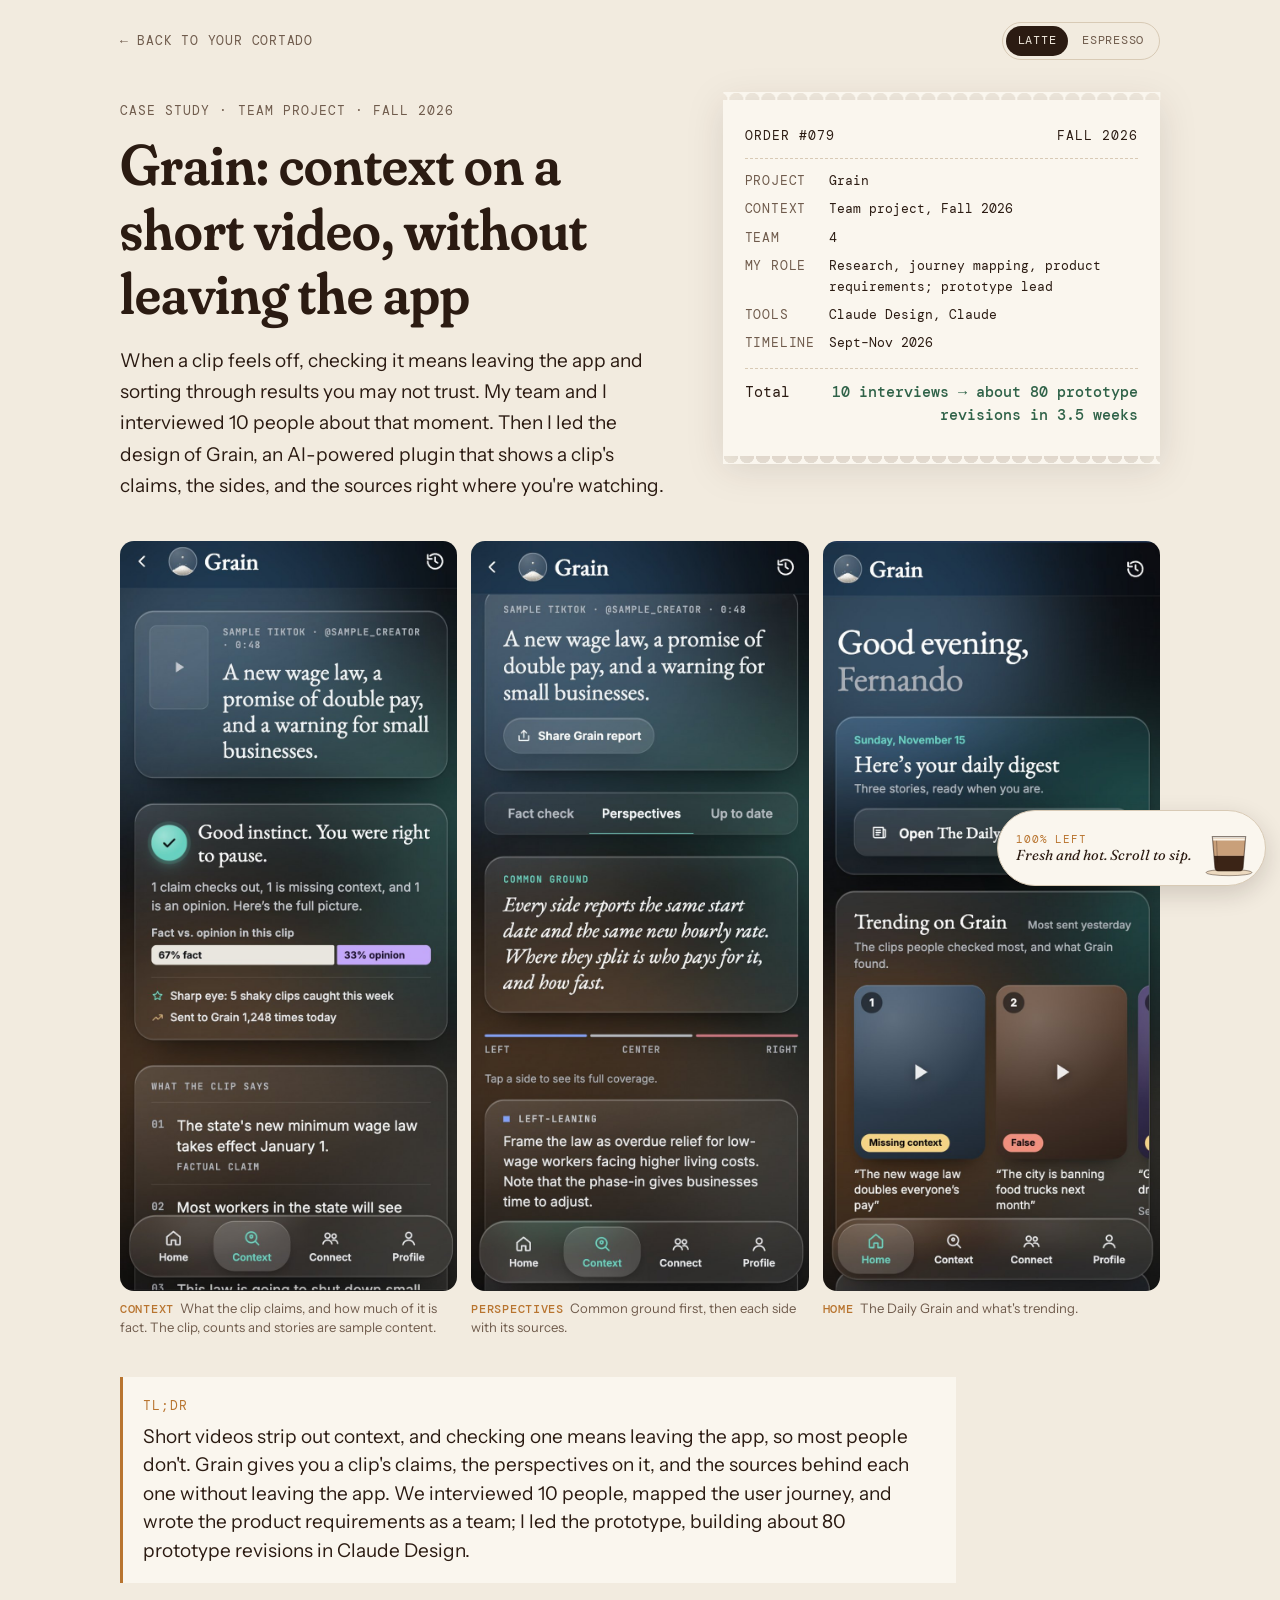
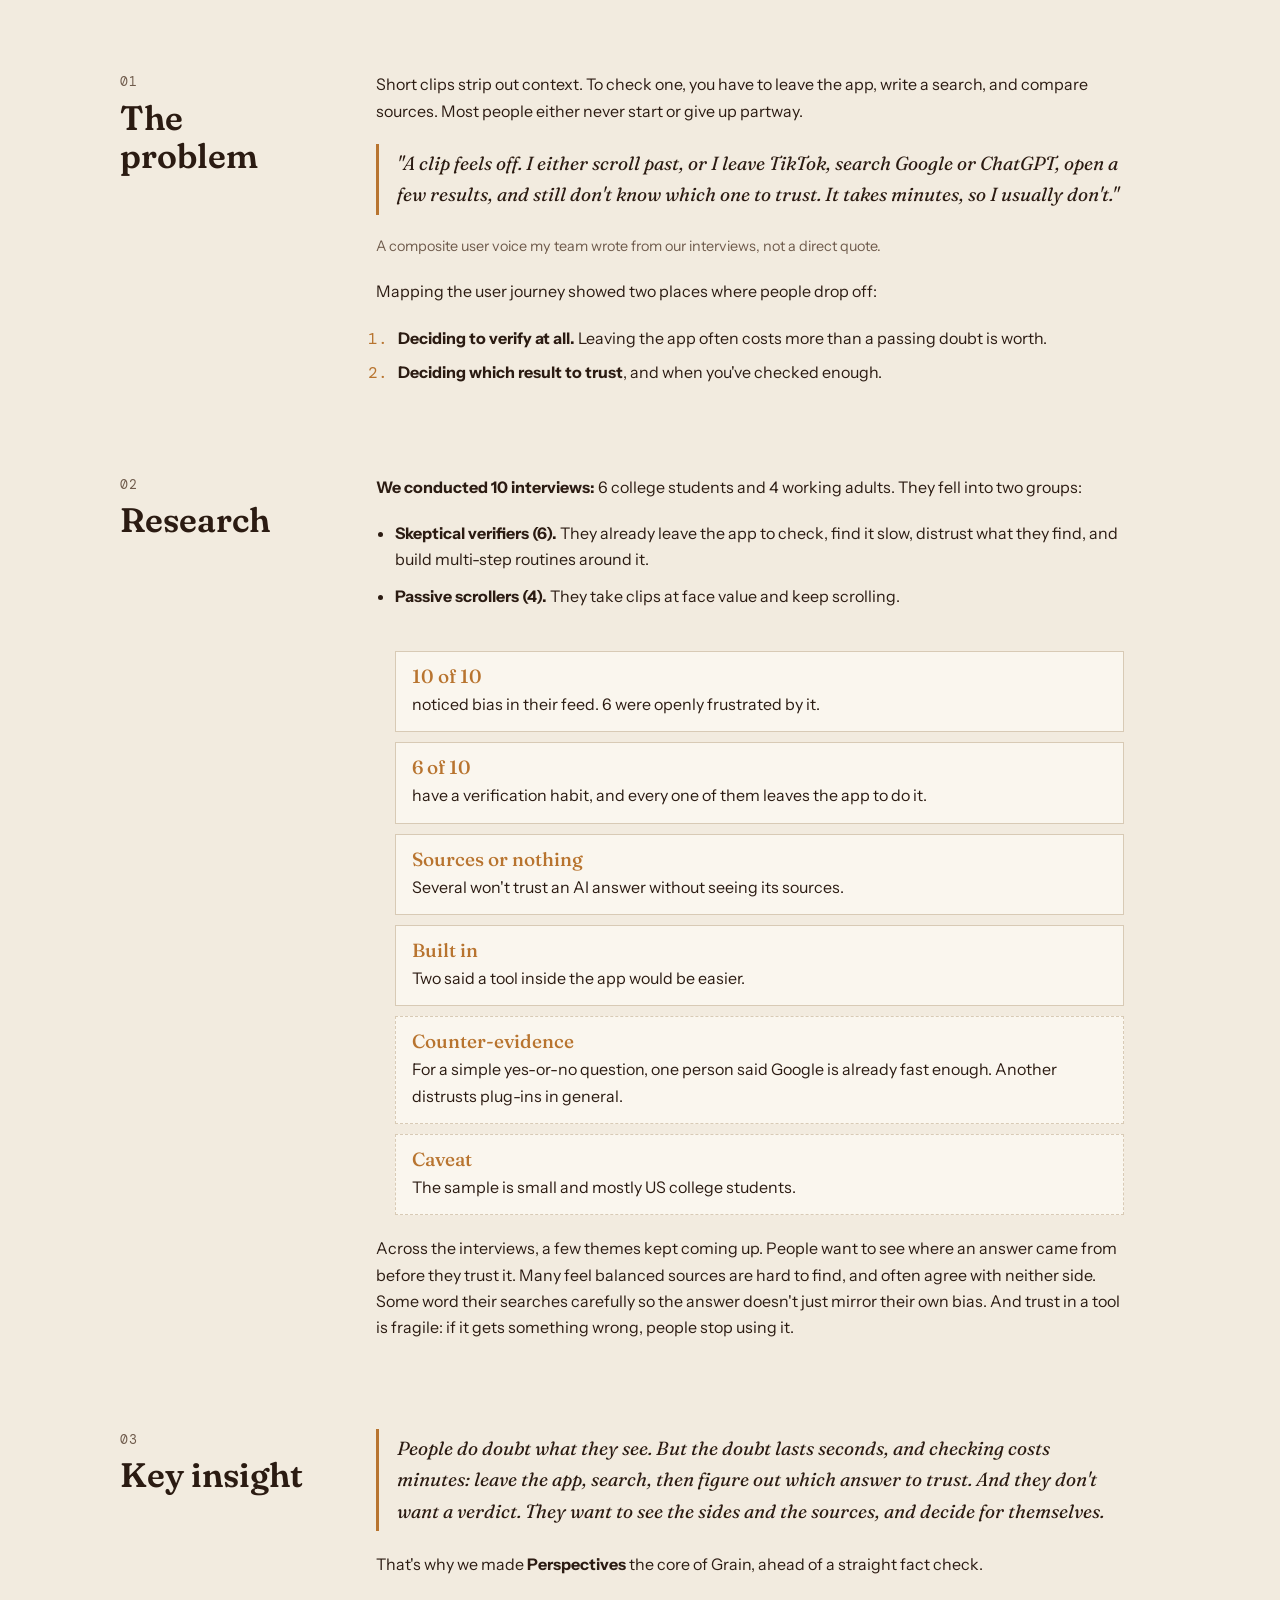
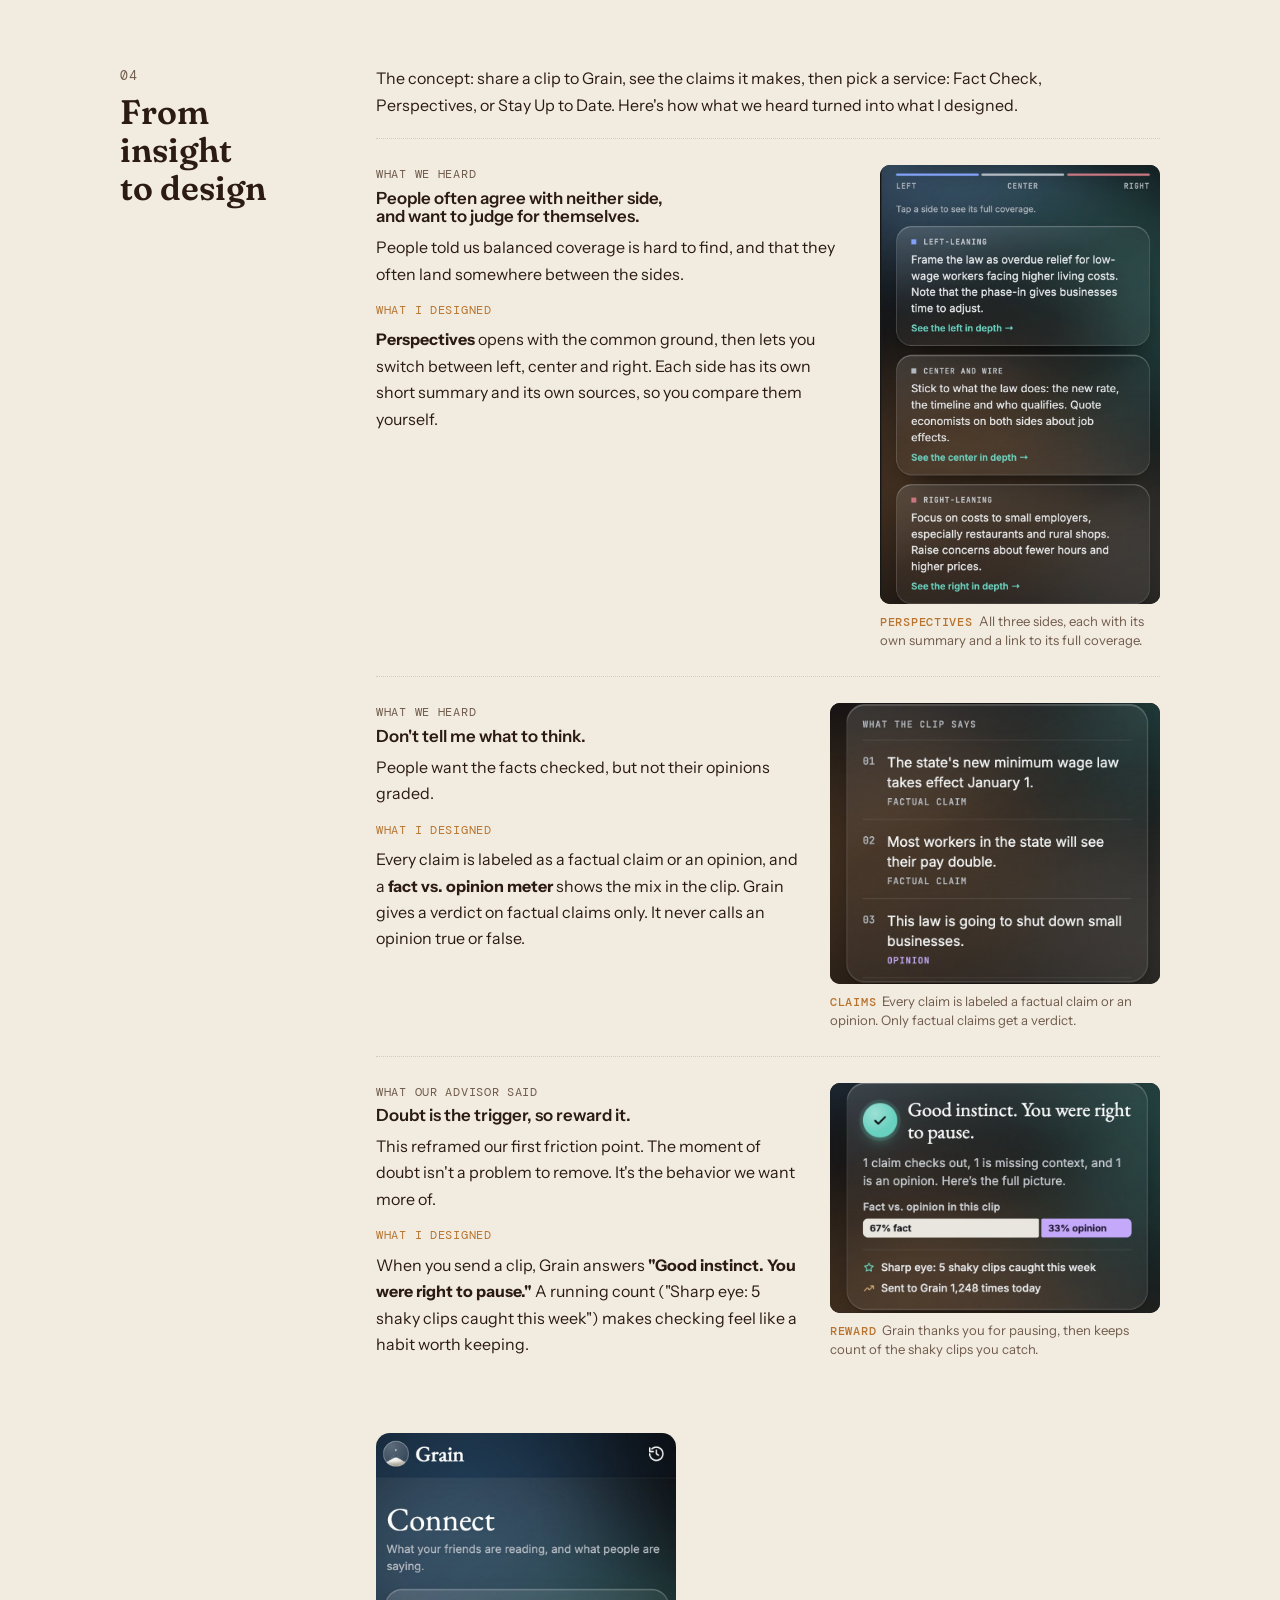
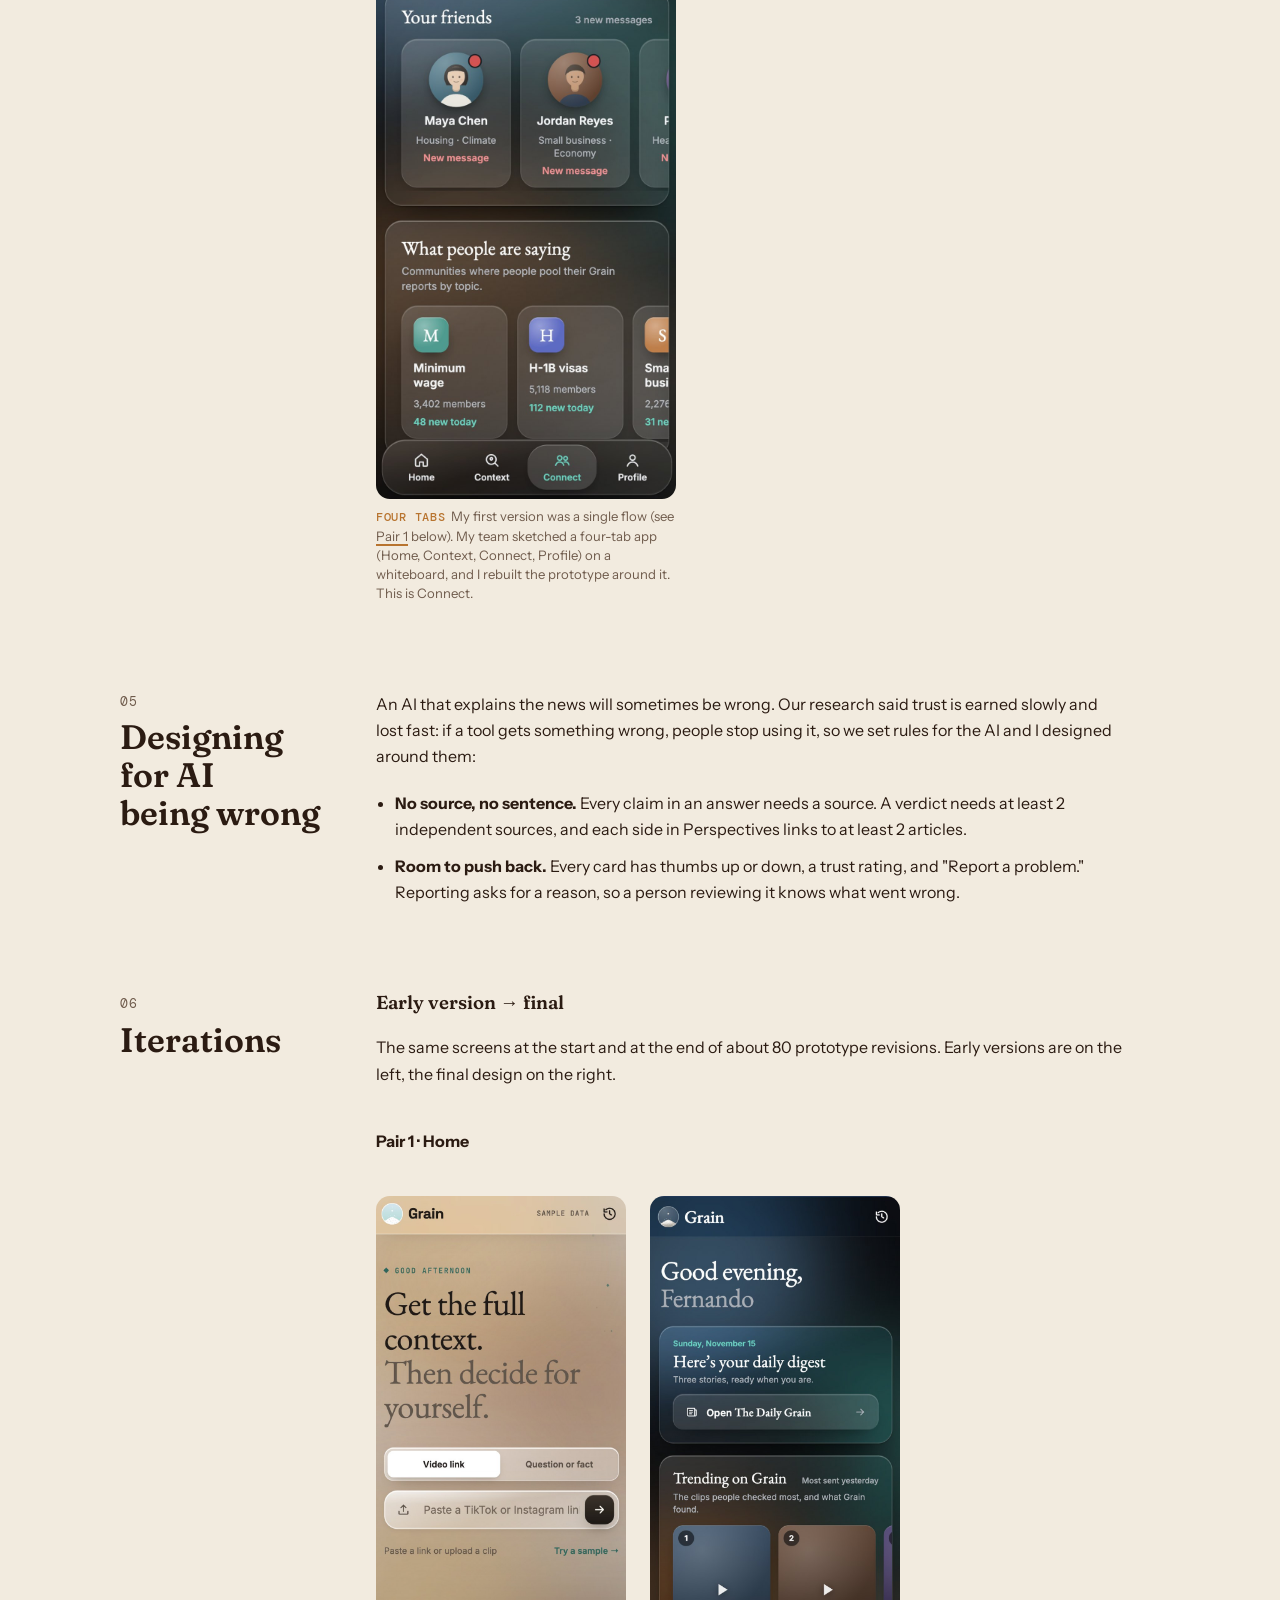
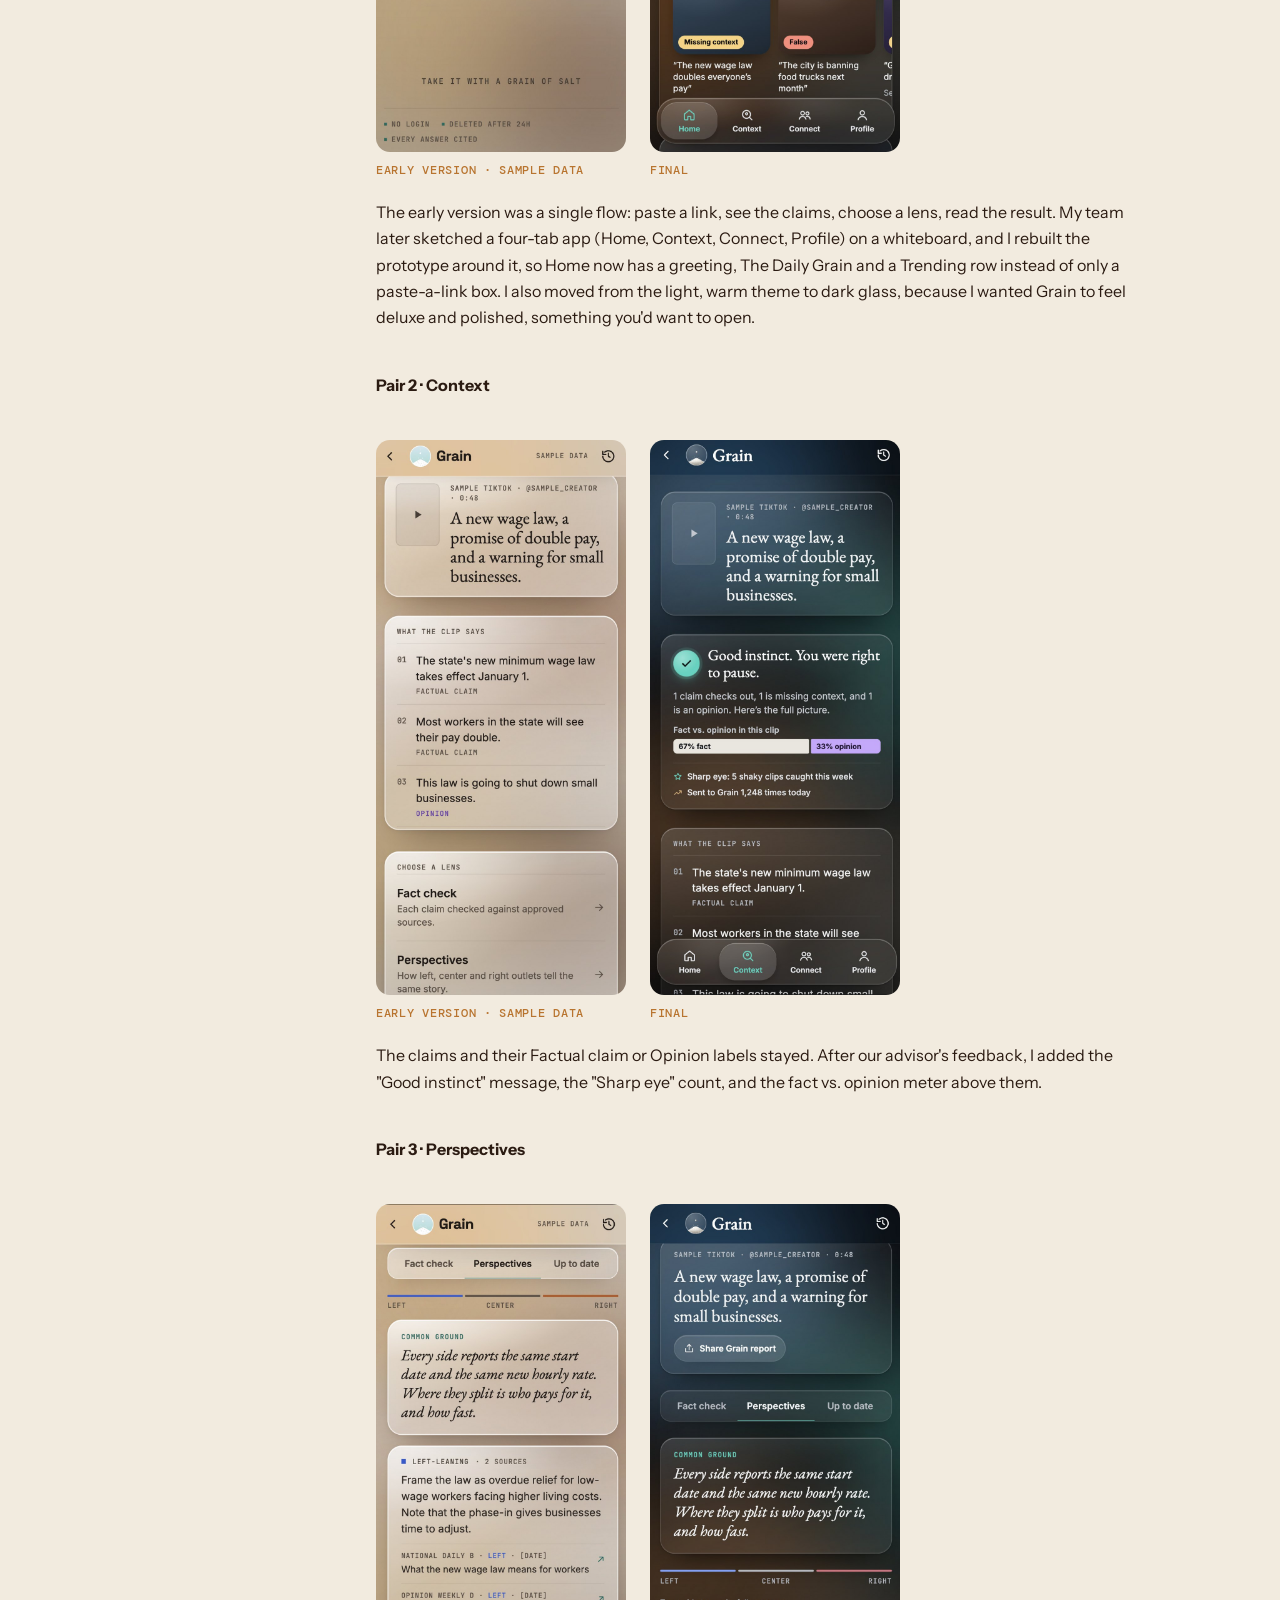
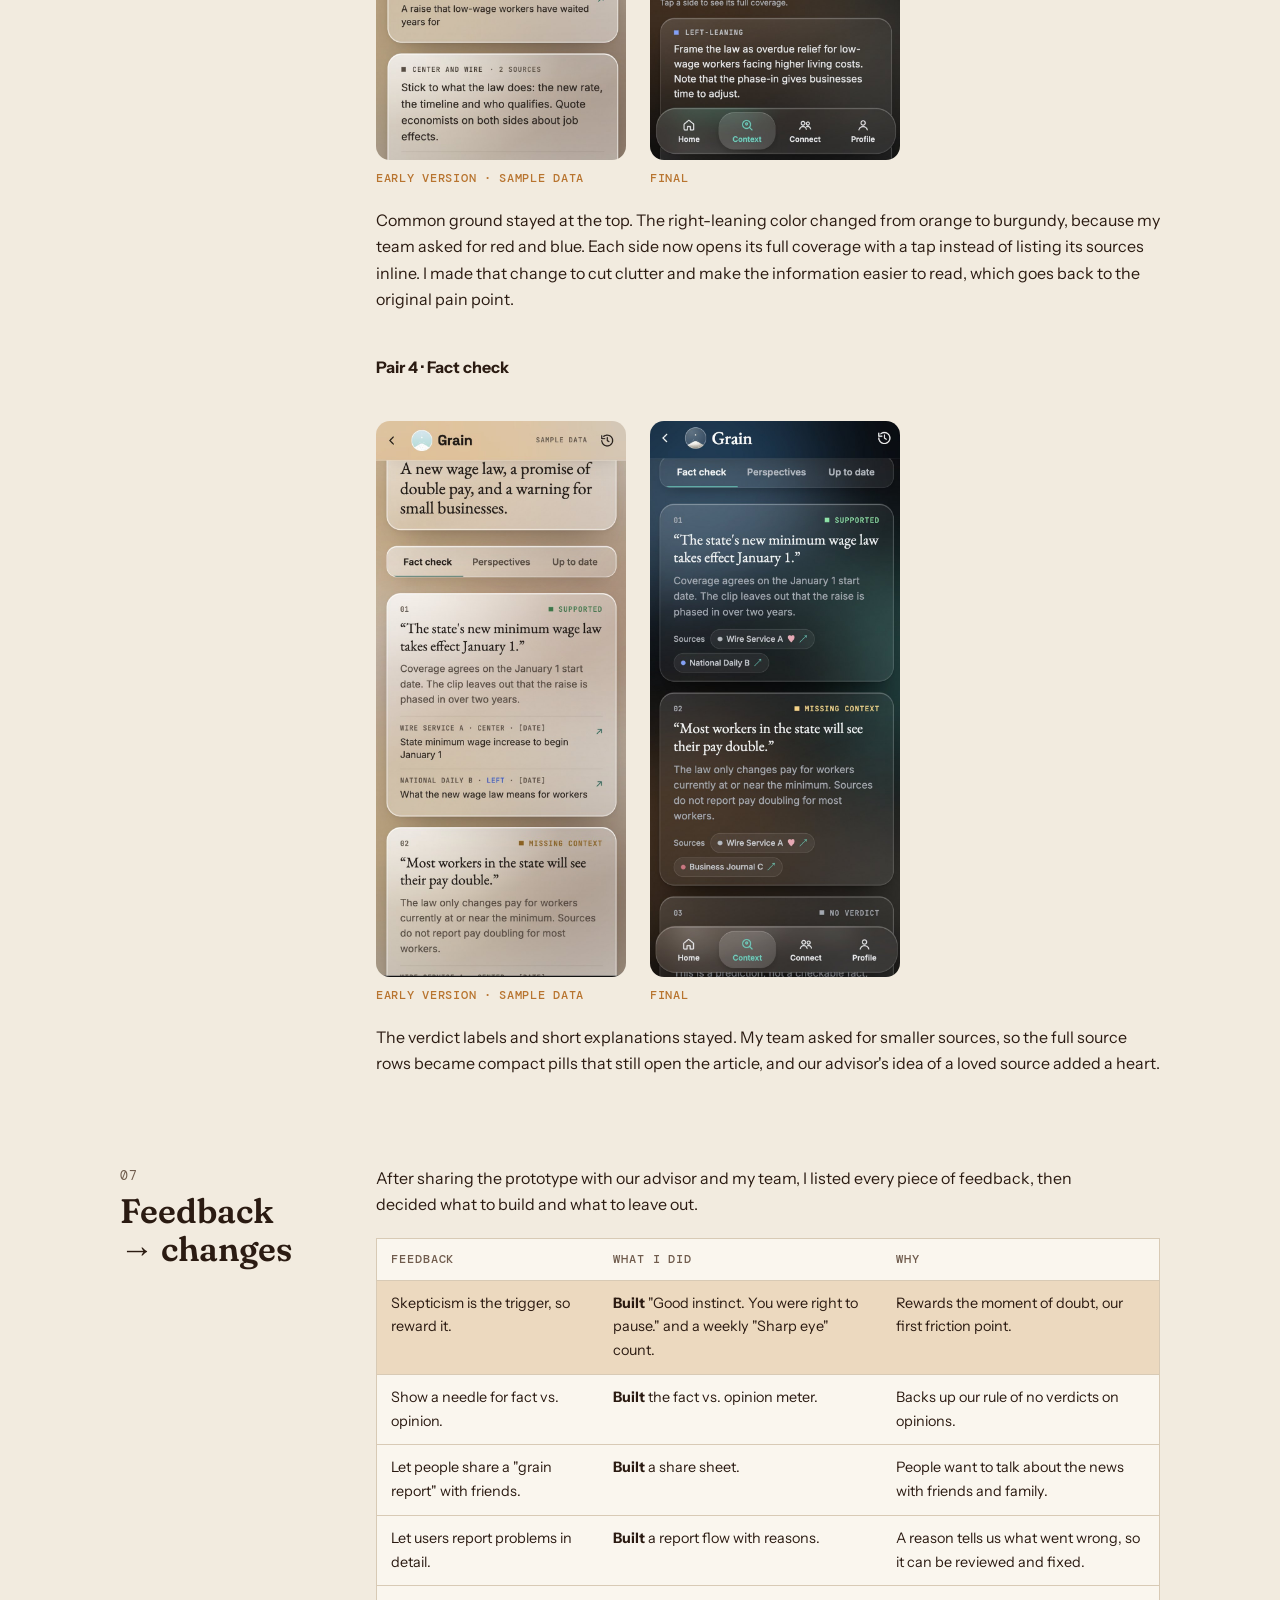
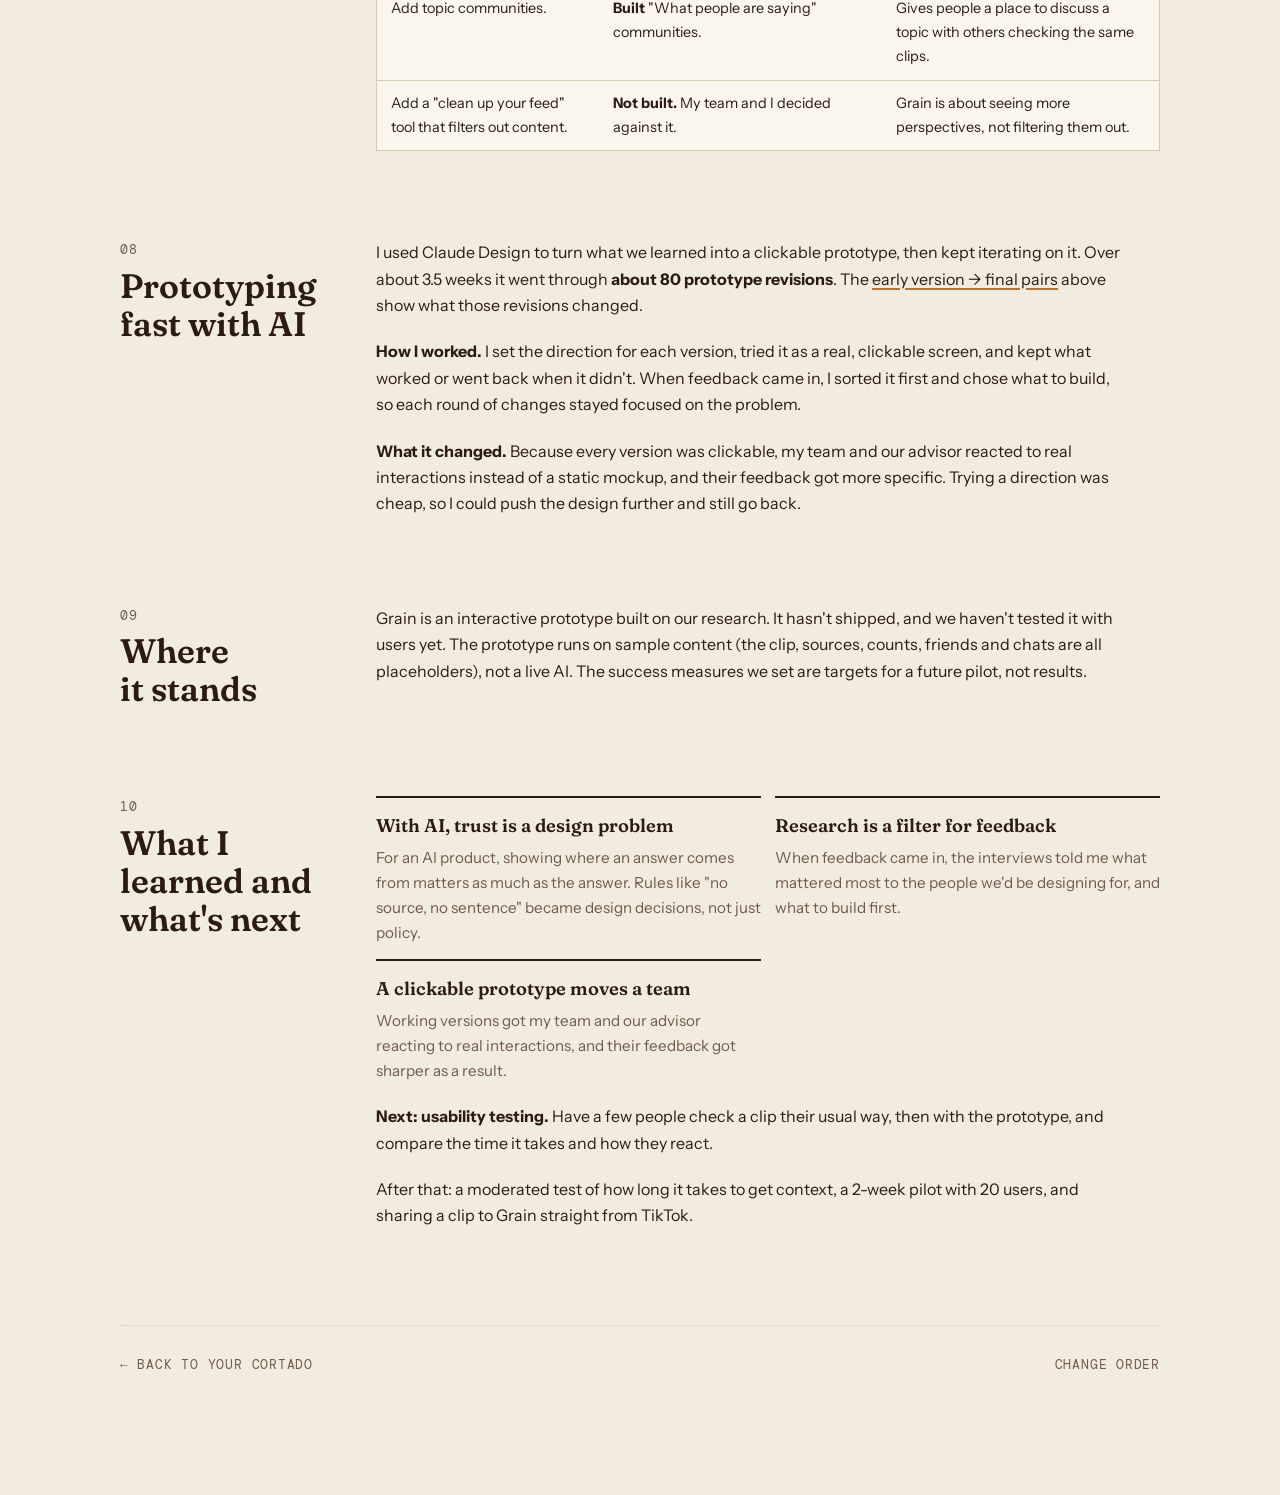
==== commit 26640e02: "Match resume: Data Science Researcher, One-For-All October 2026; interests opener; Grain not-built r" ====
--- a/projects/grain.html
+++ b/projects/grain.html
@@ -121,7 +121,8 @@
             <p class="heard made">What I designed</p>
             <p><strong>Perspectives</strong> opens with the common ground, then lets you switch between left, center and right. Each side has its own short summary and its own sources, so you compare them yourself.</p>
           </div>
-          <figure><div class="shot"><img src="../assets/img/grain/perspectives-all.jpg" width="800" height="1255" loading="lazy" alt="Grain's Perspectives tab showing all three sides: a left, center and right bar with text labels, then a Left-leaning card, a Center and wire card, and a Right-leaning card, each summarizing how that side frames the wage law, with a link to see that side in depth"></div></figure>
+          <figure><div class="shot"><img src="../assets/img/grain/perspectives-all.jpg" width="800" height="1255" loading="lazy" alt="Grain's Perspectives tab showing all three sides: a left, center and right bar with text labels, then a Left-leaning card, a Center and wire card, and a Right-leaning card, each summarizing how that side frames the wage law, with a link to see that side in depth"></div>
+            <figcaption><b>Perspectives</b>All three sides, each with its own summary and a link to its full coverage.</figcaption></figure>
         </div>
         <div class="pair crop">
           <div>
@@ -131,7 +132,8 @@
             <p class="heard made">What I designed</p>
             <p>Every claim is labeled as a factual claim or an opinion, and a <strong>fact vs. opinion meter</strong> shows the mix in the clip. Grain gives a verdict on factual claims only. It never calls an opinion true or false.</p>
           </div>
-          <figure><div class="shot"><img src="../assets/img/grain/context-all-claims.jpg" width="800" height="679" loading="lazy" alt="What the clip says: three numbered claims from the sample clip. The law takes effect January 1, labeled Factual claim. Most workers will see their pay double, labeled Factual claim. The law is going to shut down small businesses, labeled Opinion"></div></figure>
+          <figure><div class="shot"><img src="../assets/img/grain/context-all-claims.jpg" width="800" height="679" loading="lazy" alt="What the clip says: three numbered claims from the sample clip. The law takes effect January 1, labeled Factual claim. Most workers will see their pay double, labeled Factual claim. The law is going to shut down small businesses, labeled Opinion"></div>
+            <figcaption><b>Claims</b>Every claim is labeled a factual claim or an opinion. Only factual claims get a verdict.</figcaption></figure>
         </div>
         <div class="pair crop">
           <div>
@@ -141,7 +143,8 @@
             <p class="heard made">What I designed</p>
             <p>When you send a clip, Grain answers <strong>"Good instinct. You were right to pause."</strong> A running count ("Sharp eye: 5 shaky clips caught this week") makes checking feel like a habit worth keeping.</p>
           </div>
-          <figure><div class="shot"><img src="../assets/img/grain/context-reward.jpg" width="800" height="557" loading="lazy" alt="Close-up of the skepticism reward: a checkmark and the serif line Good instinct. You were right to pause, a summary of 1 claim that checks out, 1 missing context and 1 opinion, and a Sharp eye count of 5 shaky clips caught this week"></div></figure>
+          <figure><div class="shot"><img src="../assets/img/grain/context-reward.jpg" width="800" height="557" loading="lazy" alt="Close-up of the skepticism reward: a checkmark and the serif line Good instinct. You were right to pause, a summary of 1 claim that checks out, 1 missing context and 1 opinion, and a Sharp eye count of 5 shaky clips caught this week"></div>
+            <figcaption><b>Reward</b>Grain thanks you for pausing, then keeps count of the shaky clips you catch.</figcaption></figure>
         </div>
       </div>
       <div class="solo-shot" style="margin-top:28px">
@@ -205,7 +208,7 @@
   <section class="cs-section" aria-labelledby="feedback-h">
     <header><span class="label">07</span><h2 id="feedback-h">Feedback → changes</h2></header>
     <div class="cs-body wide">
-      <p style="max-width:68ch">After sharing the prototype with our advisor and my team, I listed every piece of feedback, then decided what to build.</p>
+      <p style="max-width:68ch">After sharing the prototype with our advisor and my team, I listed every piece of feedback, then decided what to build and what to leave out.</p>
       <div class="table-wrap">
         <table>
           <thead><tr><th>Feedback</th><th>What I did</th><th>Why</th></tr></thead>
@@ -215,6 +218,7 @@
             <tr><td>Let people share a "grain report" with friends.</td><td><strong>Built</strong> a share sheet.</td><td>People want to talk about the news with friends and family.</td></tr>
             <tr><td>Let users report problems in detail.</td><td><strong>Built</strong> a report flow with reasons.</td><td>A reason tells us what went wrong, so it can be reviewed and fixed.</td></tr>
             <tr><td>Add topic communities.</td><td><strong>Built</strong> "What people are saying" communities.</td><td>Gives people a place to discuss a topic with others checking the same clips.</td></tr>
+            <tr><td>Add a "clean up your feed" tool that filters out content.</td><td><strong>Not built.</strong> My team and I decided against it.</td><td>Grain is about seeing more perspectives, not filtering them out.</td></tr>
           </tbody>
         </table>
       </div>
--- a/assets/css/style.css
+++ b/assets/css/style.css
@@ -641,3 +641,57 @@
 .card-facts dd { margin: 0; }
 @media (max-width: 420px) { .card-facts { grid-template-columns: 1fr; gap: 2px; } .card-facts dd { margin-bottom: 8px; } }
 .menu-intro { max-width: 54ch; color: var(--muted); line-height: 1.55; }
+
+/* =========================================================
+   Floating café doodles around the menu board
+   ========================================================= */
+.menu-view { overflow-x: clip; }
+.menu-stage { position: relative; }
+.menu-stage .board-card { position: relative; z-index: 1; }
+/* floating doodles around the menu */
+.doodles { position: absolute; inset: 0; pointer-events: none; z-index: 0; }
+.doodle { position: absolute; fill: none; stroke: var(--crema); stroke-width: 2.2; stroke-linecap: round; stroke-linejoin: round; opacity: .8; animation: bob 6s ease-in-out infinite; }
+.doodle circle[r="1.6"] { fill: var(--crema); stroke: none; }
+.d-mug { width: 78px; top: -34px; right: -96px; animation-delay: -1s; }
+.d-croissant { width: 92px; top: 34%; left: -116px; animation-delay: -3s; }
+.d-runner { width: 74px; bottom: 6%; right: -100px; animation: none; }
+.d-muffin { width: 64px; bottom: -30px; left: -82px; animation-delay: -2s; }
+.d-beans { width: 52px; top: -22px; left: -64px; animation-delay: -4s; }
+.d-donut { width: 60px; top: 46%; right: -84px; animation-delay: -5s; }
+.d-croissant .soft { fill: color-mix(in srgb, var(--crema) 18%, var(--paper)); }
+.d-croissant .flake { stroke-width: 1.6; opacity: .7; }
+.d-mug .mug-body { fill: var(--crema); fill-opacity: .1; }
+
+/* steam rises out of the mug: each wisp is drawn from the rim upward, then fades */
+.wisp { stroke-dasharray: .38 3; stroke-dashoffset: .38; animation: wisp 2.8s cubic-bezier(.4, 0, .6, 1) infinite; }
+.wisp.w2 { animation-delay: .9s; } .wisp.w3 { animation-delay: 1.8s; }
+@keyframes wisp {
+  0% { stroke-dashoffset: .38; opacity: 0; }
+  15% { opacity: .95; }
+  70% { opacity: .7; }
+  100% { stroke-dashoffset: -1; opacity: 0; }
+}
+
+/* the runner: arms and legs swing in opposite pairs, body bounces twice per stride */
+.d-runner .limb { transform-box: view-box; }
+.d-runner .leg-f, .d-runner .leg-b { transform-origin: 38px 46px; animation: stride .7s ease-in-out infinite; }
+.d-runner .arm-f, .d-runner .arm-b { transform-origin: 43px 26px; animation: swing .7s ease-in-out infinite; }
+.d-runner .leg-b, .d-runner .arm-f { animation-delay: -.35s; }
+.d-runner .leg-b path, .d-runner .arm-b path { opacity: .55; }
+.d-runner .r-body { animation: stride-bob .35s ease-in-out infinite; }
+.d-runner .speed { animation: whoosh .7s linear infinite; }
+@keyframes bob { 0%, 100% { transform: translateY(0) rotate(-3deg); } 50% { transform: translateY(-10px) rotate(3deg); } }
+@keyframes stride { 0%, 100% { transform: rotate(38deg); } 50% { transform: rotate(-42deg); } }
+@keyframes swing { 0%, 100% { transform: rotate(-55deg); } 50% { transform: rotate(50deg); } }
+@keyframes stride-bob { 0%, 100% { transform: translateY(0); } 50% { transform: translateY(-3px); } }
+@keyframes whoosh { 0% { transform: translateX(6px); opacity: 0; } 30% { opacity: .7; } 100% { transform: translateX(-8px); opacity: 0; } }
+/* narrower screens: fewer, smaller doodles that peek in at the edges */
+@media (max-width: 1060px) {
+  .d-croissant, .d-donut { display: none; }
+  .d-mug { width: 58px; top: -46px; right: 6px; }
+  .d-beans { width: 40px; top: -36px; left: 4px; }
+  .d-runner { width: 54px; bottom: -44px; right: 10px; }
+  .d-muffin { width: 46px; bottom: -40px; left: 8px; }
+  .menu-stage { margin-block: 40px 40px; }
+}
+@media (prefers-reduced-motion: reduce) { .doodle, .doodle * { animation: none !important; } .wisp { stroke-dasharray: none; opacity: .7; } }
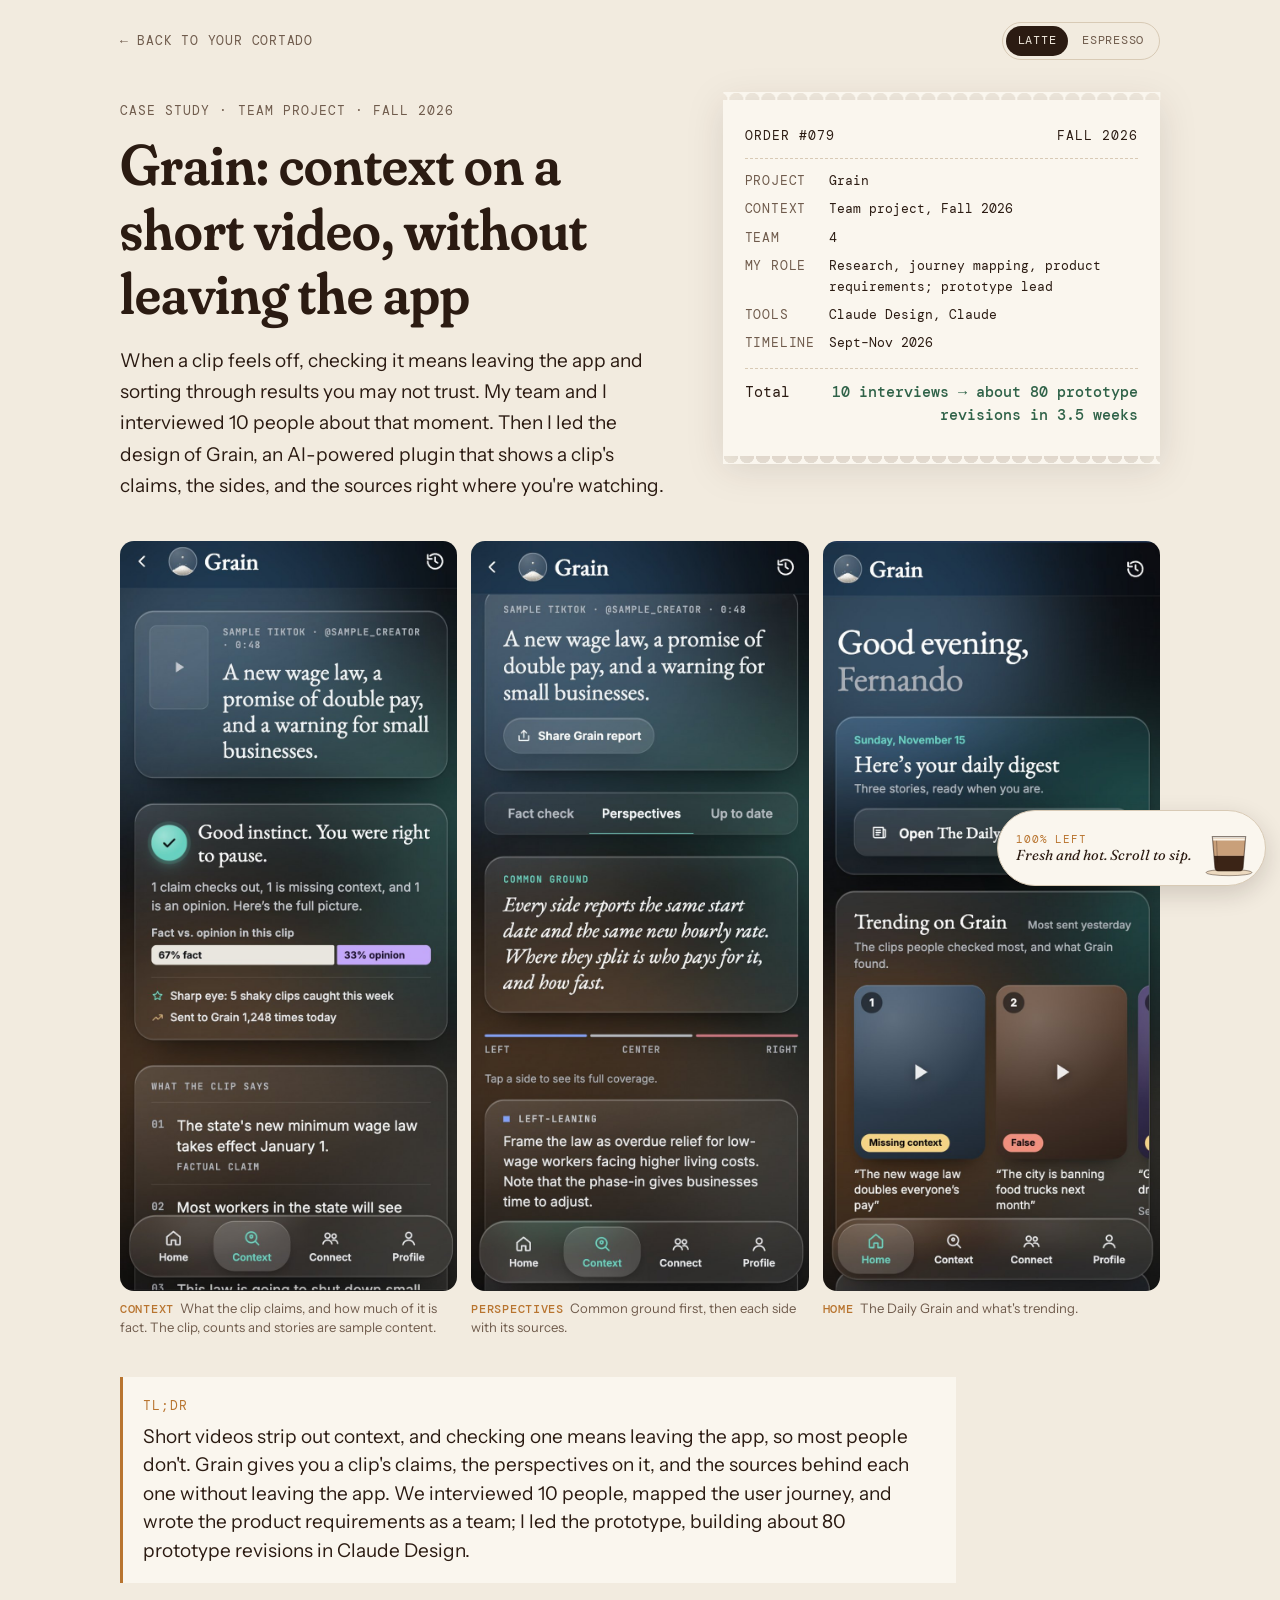
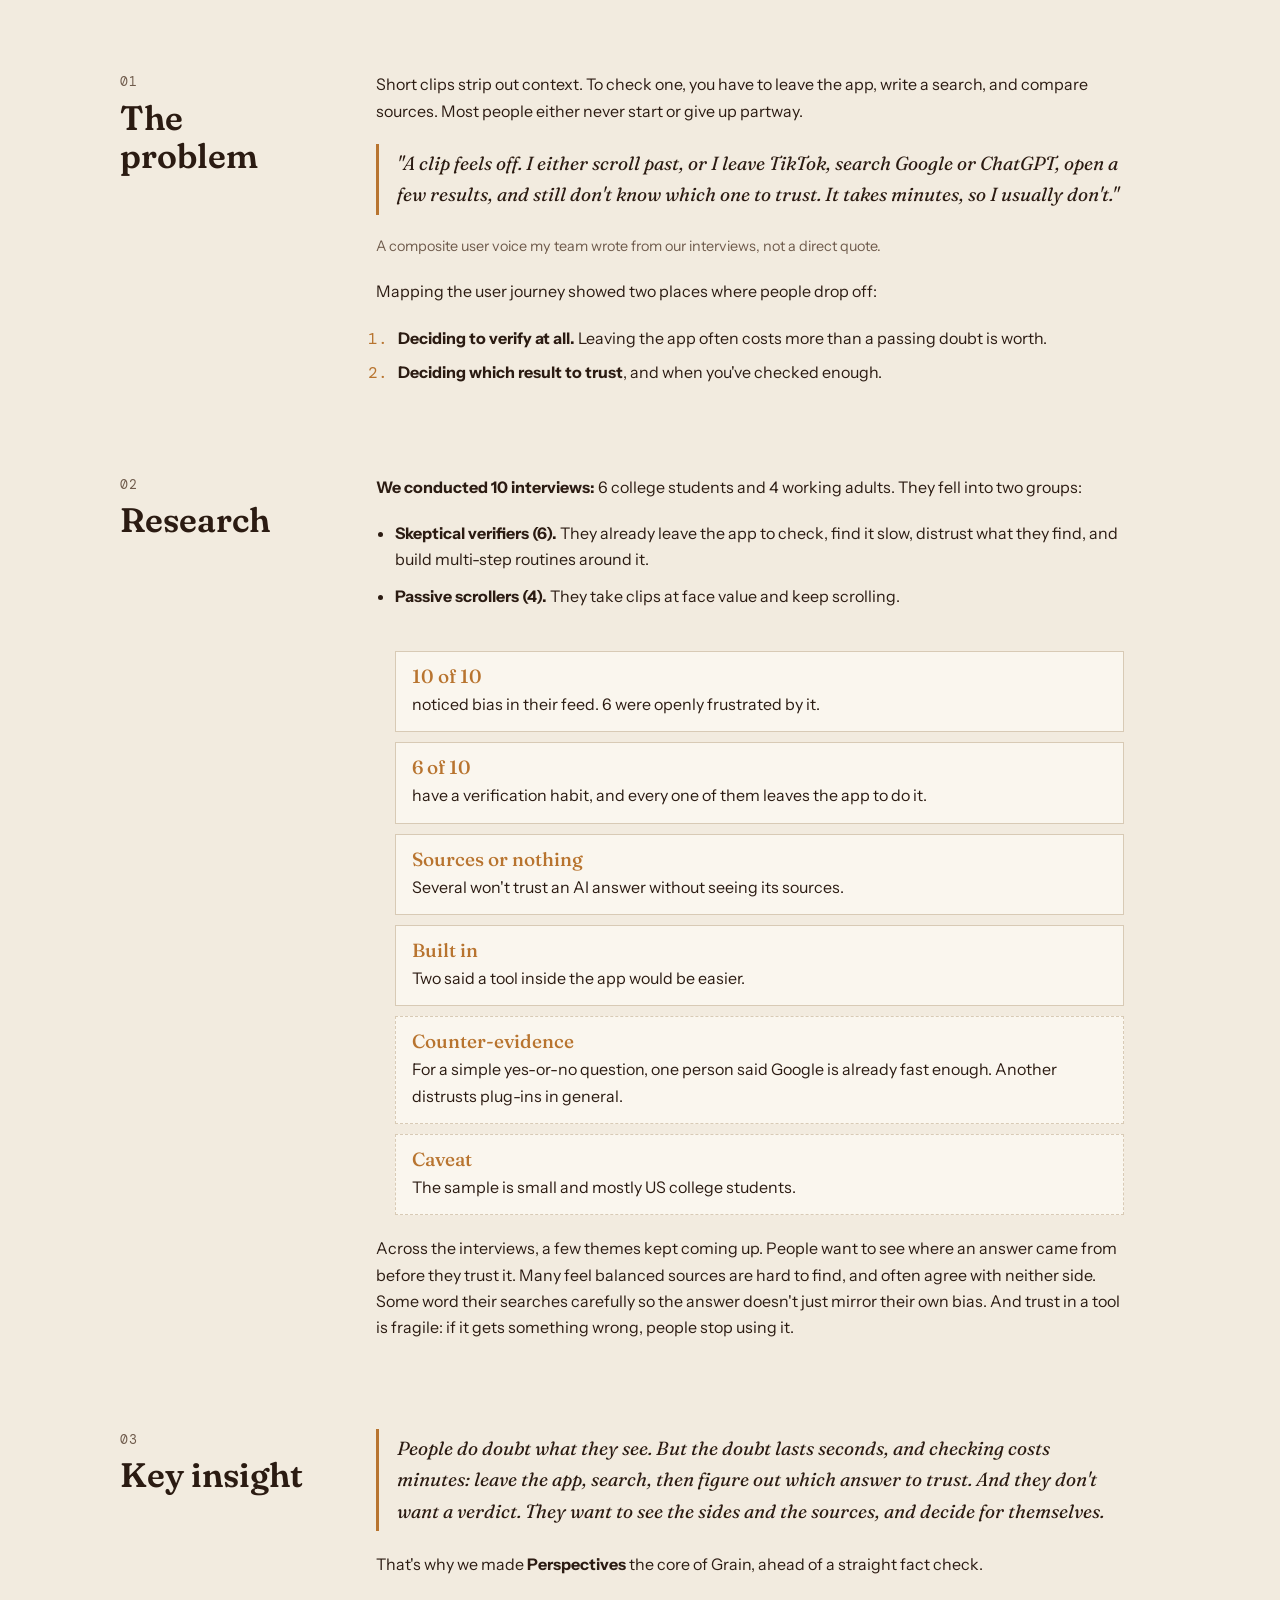
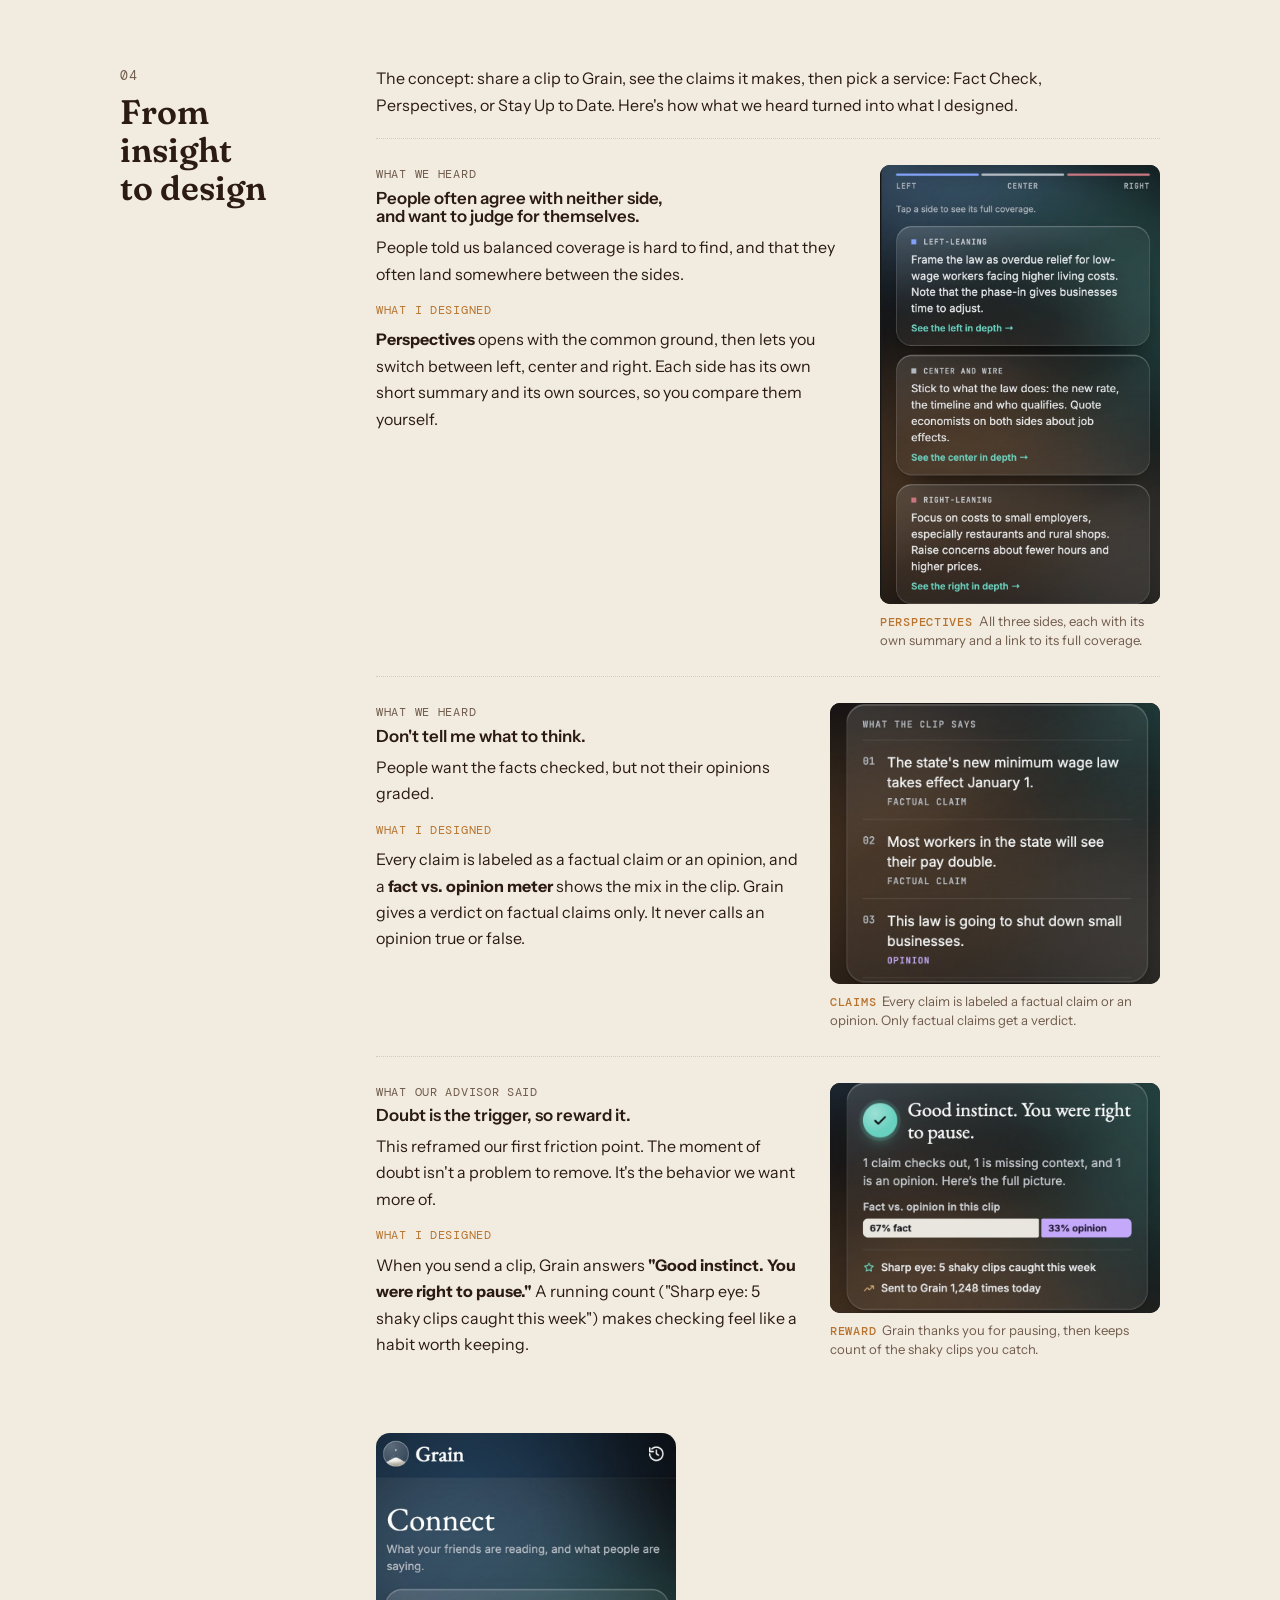
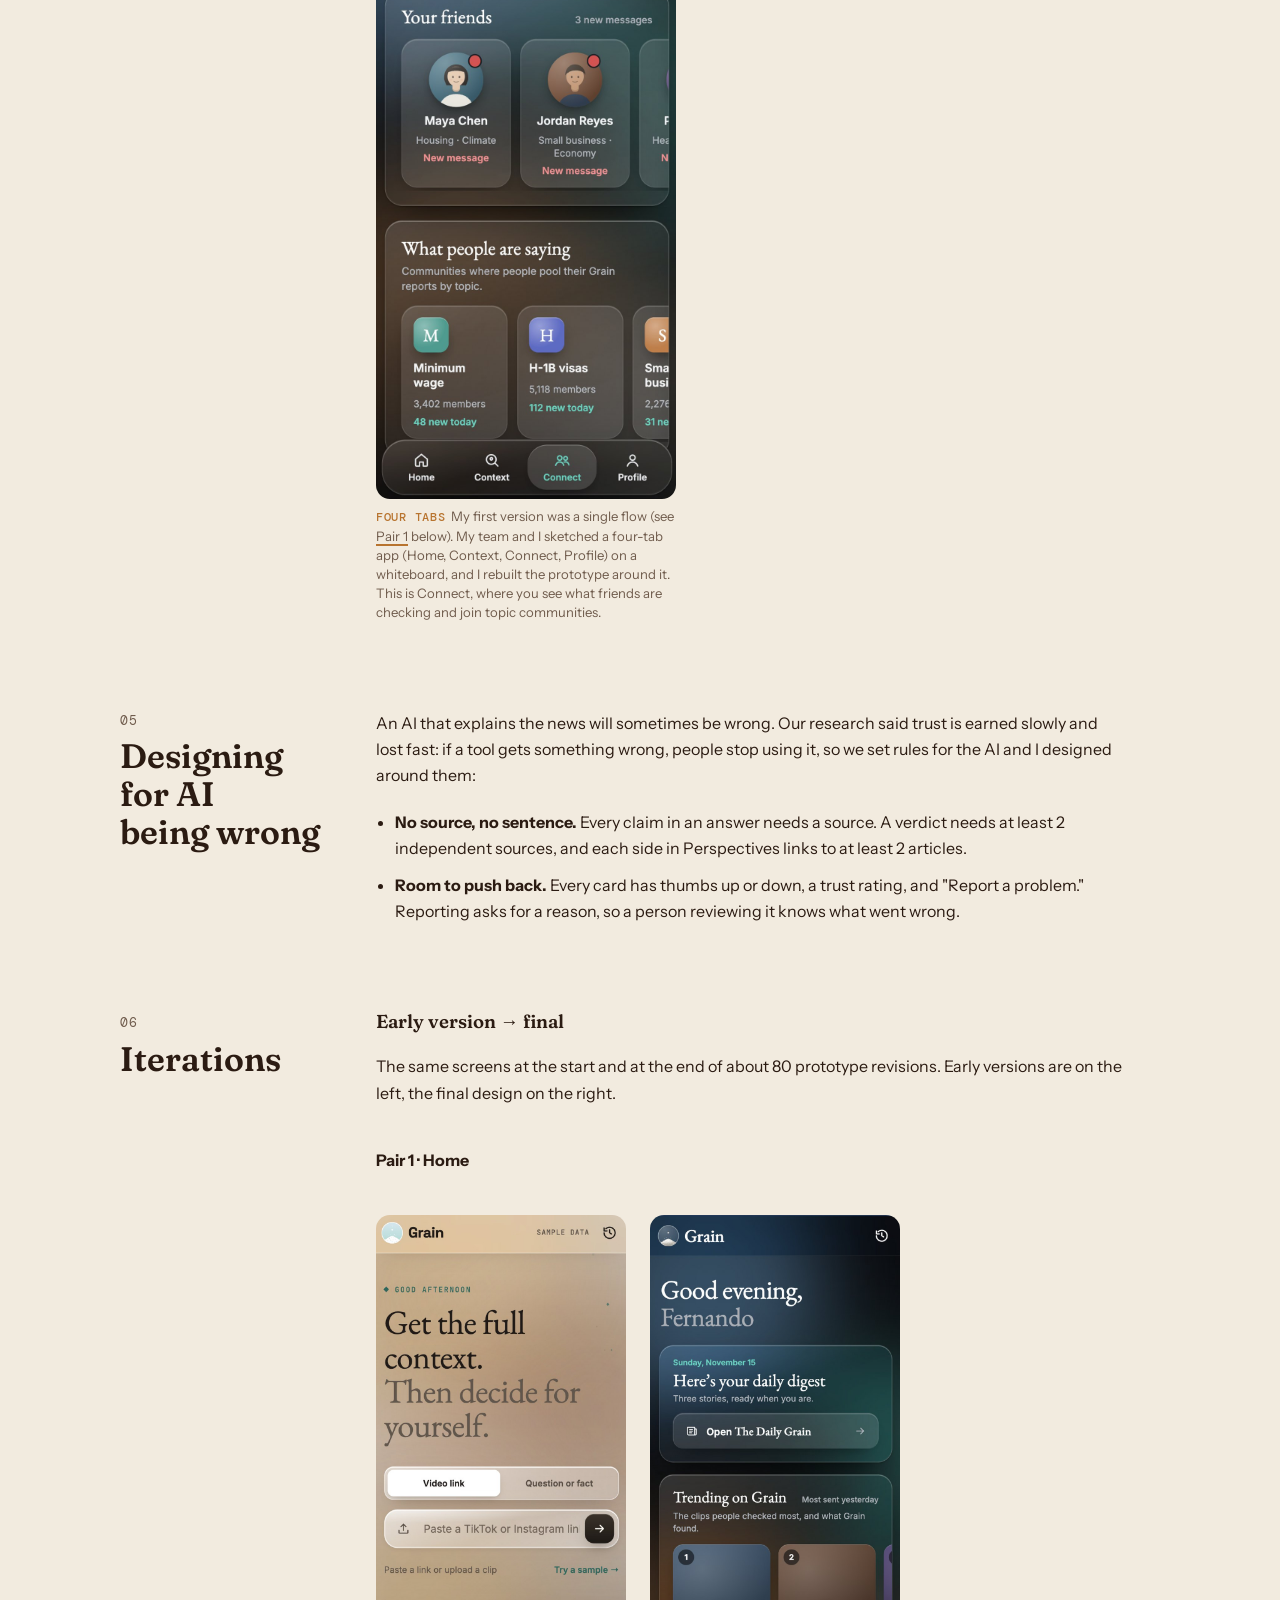
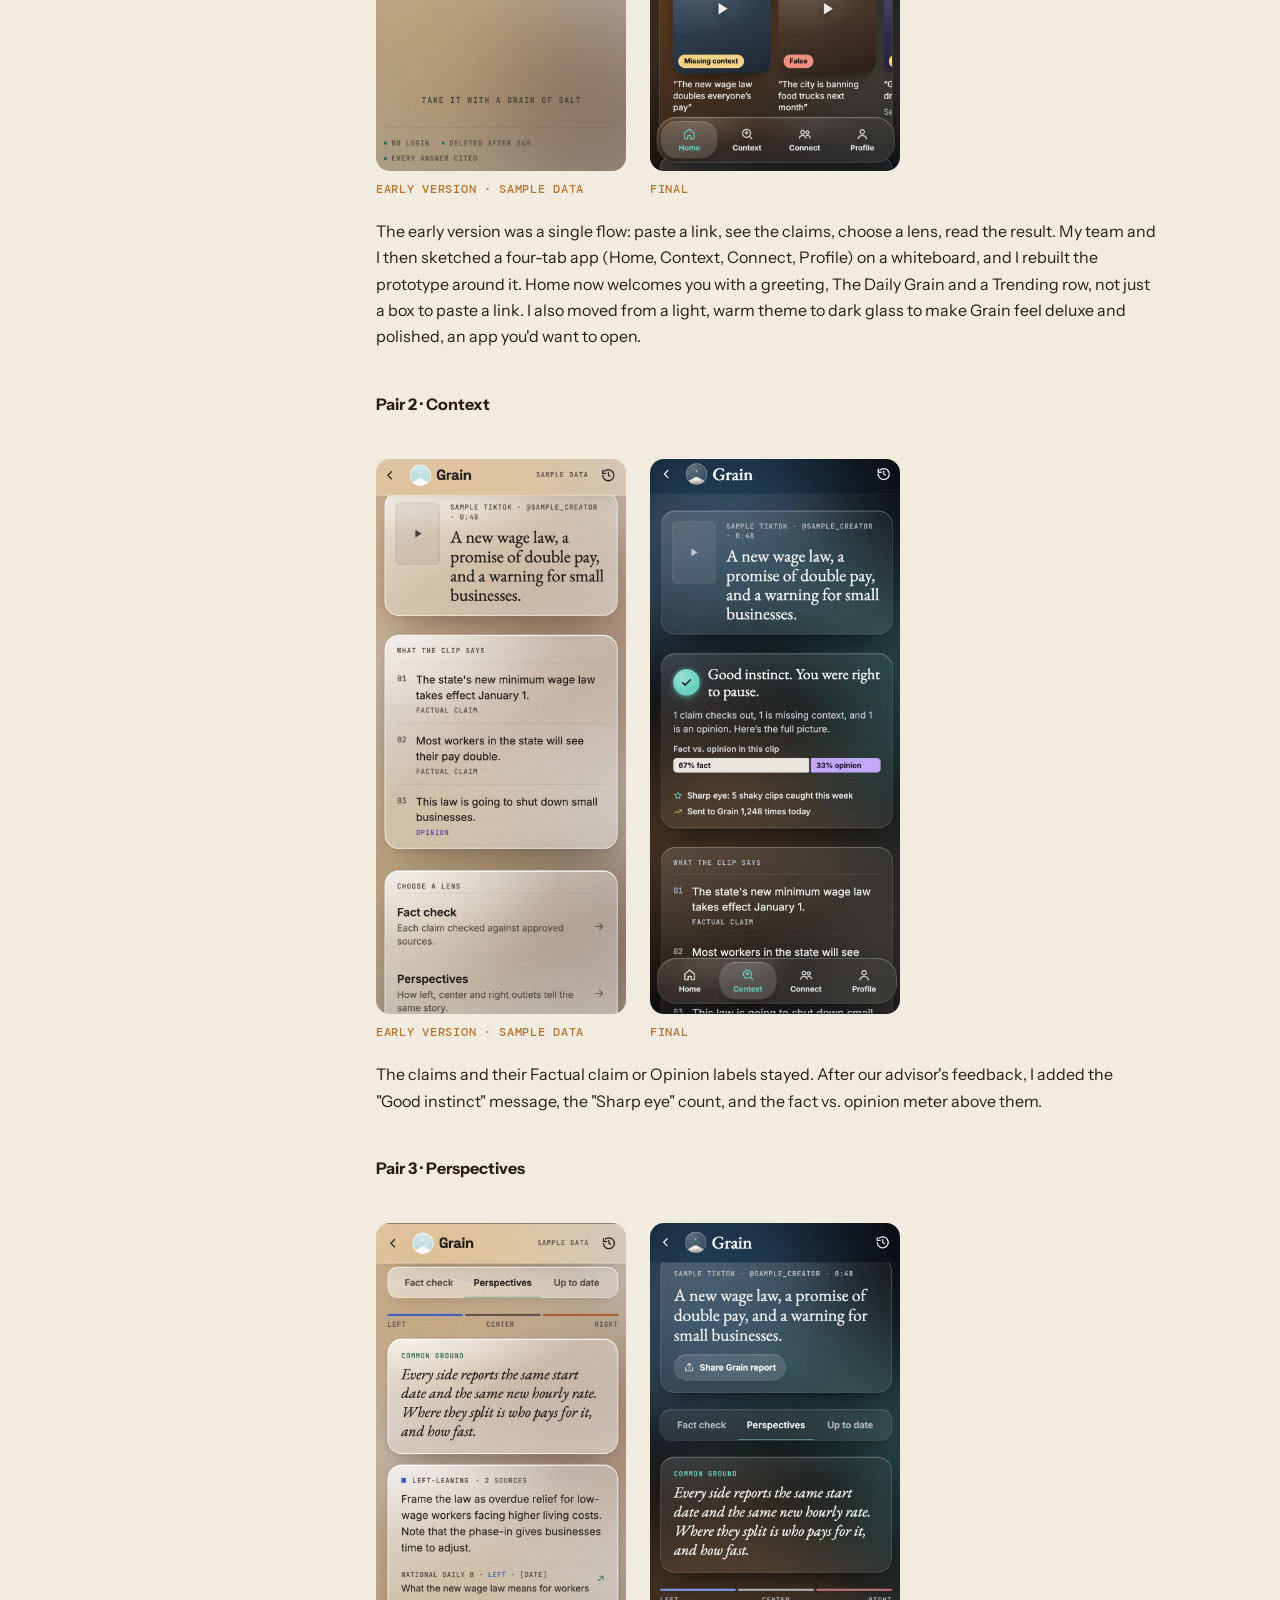
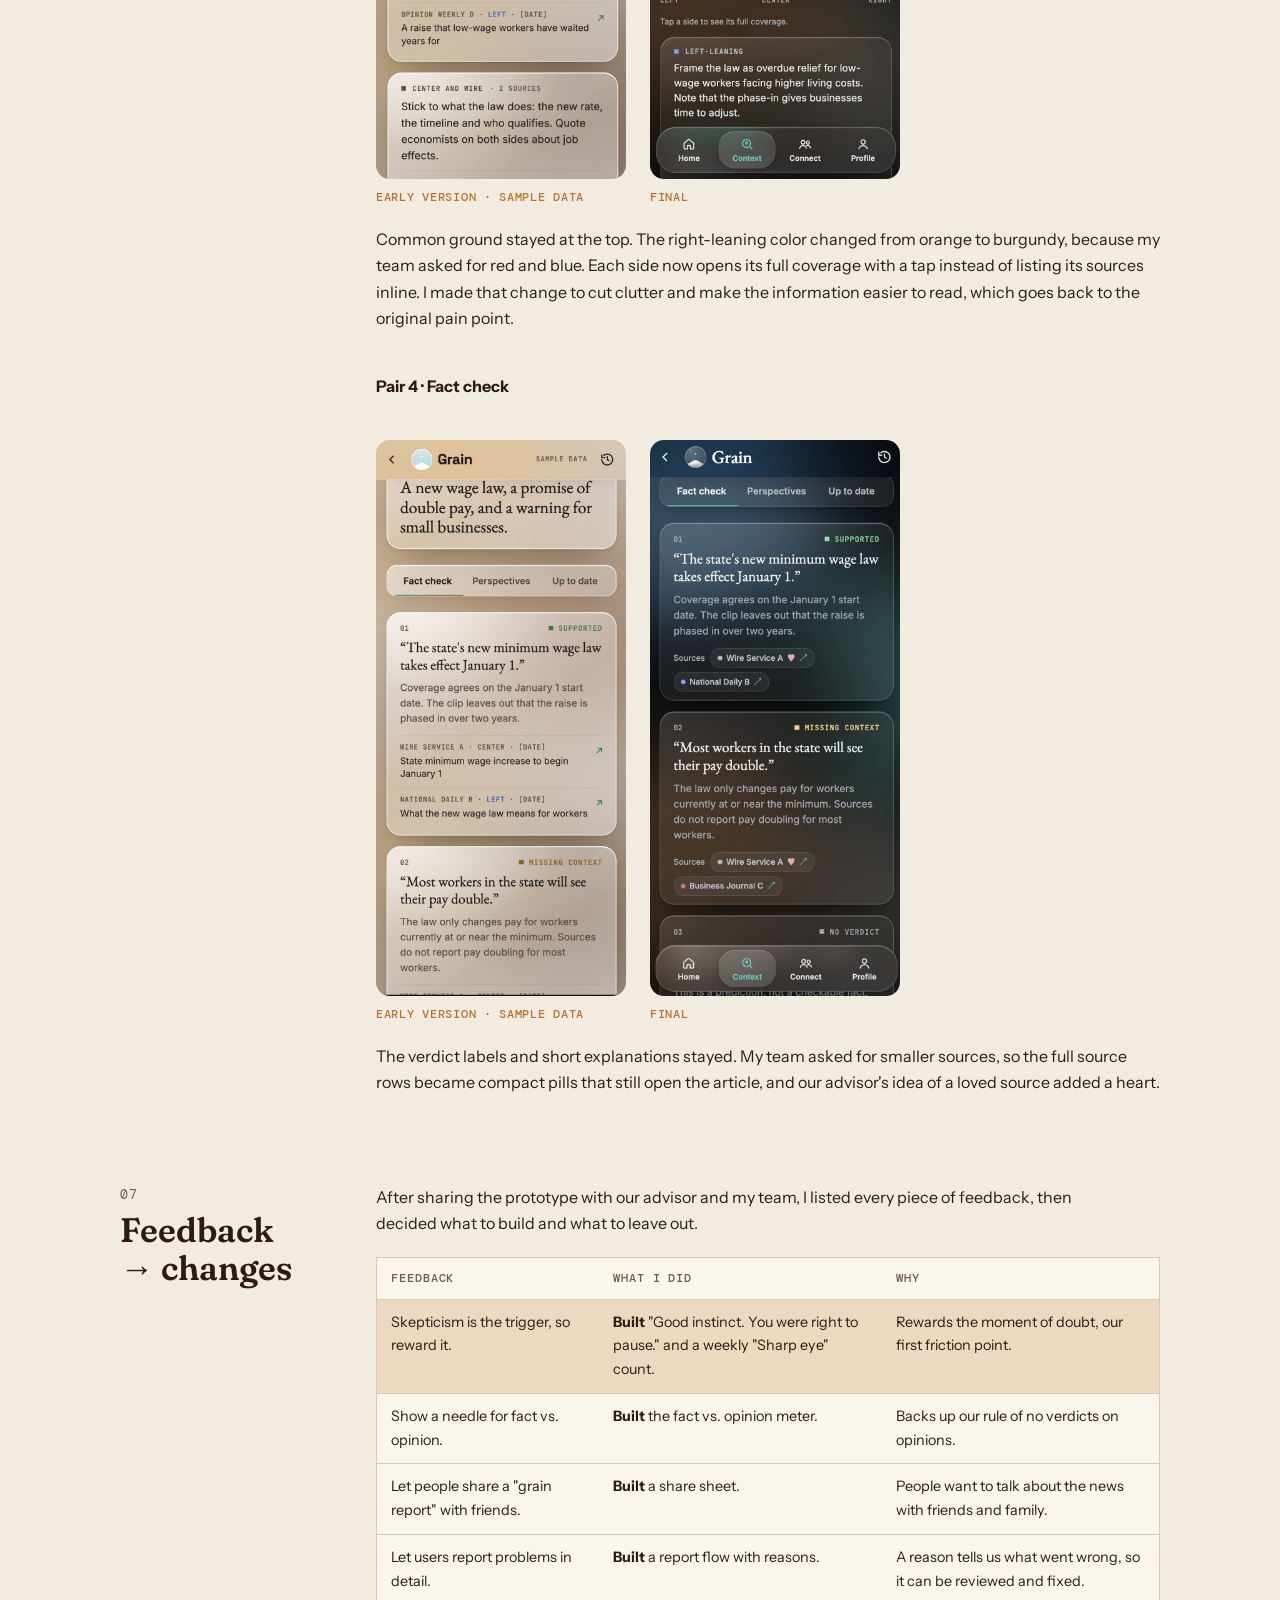
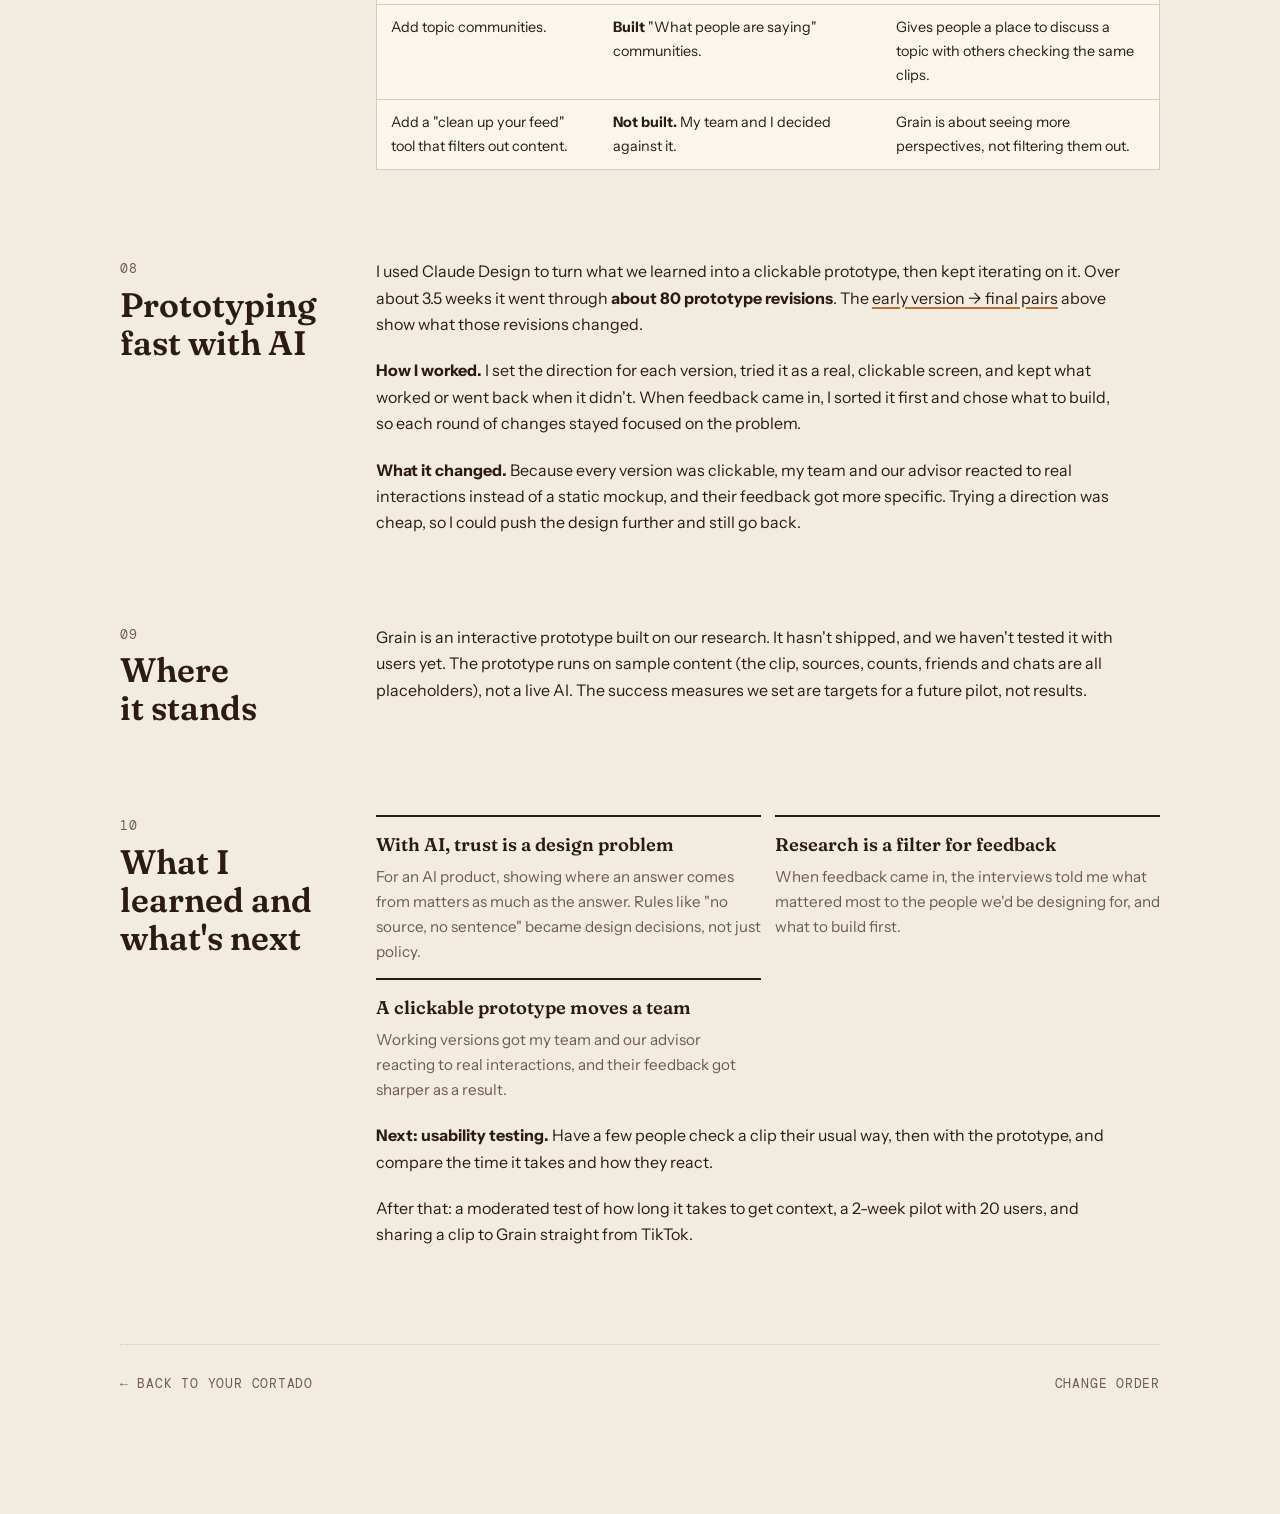
==== commit 71166a39: "Grain: 'My team and I' in the Home pair and Connect captions Co-Authored-By: Claude Opus 5.5 <norepl" ====
--- a/projects/grain.html
+++ b/projects/grain.html
@@ -149,7 +149,7 @@
       </div>
       <div class="solo-shot" style="margin-top:28px">
         <figure><div class="shot g-phone"><img src="../assets/img/grain/connect.jpg" width="800" height="1778" loading="lazy" alt="Grain's Connect tab: a Your friends carousel with illustrated avatars and red new-message dots, and What people are saying, a row of topic communities such as Minimum wage and H-1B visas"></div>
-          <figcaption><b>Four tabs</b>My first version was a single flow (see <a href="#early-final">Pair 1</a> below). My team sketched a four-tab app (Home, Context, Connect, Profile) on a whiteboard, and I rebuilt the prototype around it. This is Connect.</figcaption></figure>
+          <figcaption><b>Four tabs</b>My first version was a single flow (see <a href="#early-final">Pair 1</a> below). My team and I sketched a four-tab app (Home, Context, Connect, Profile) on a whiteboard, and I rebuilt the prototype around it. This is Connect, where you see what friends are checking and join topic communities.</figcaption></figure>
       </div>
     </div>
   </section>
@@ -177,7 +177,7 @@
         <figure><div class="shot g-phone"><img src="../assets/img/grain/home.jpg" width="800" height="1778" loading="lazy" alt="Final version of Grain's Home tab in the dark glass theme: the greeting Good evening, Fernando, a card to open The Daily Grain, a numbered Trending on Grain row, and a tab bar with Home, Context, Connect and Profile."></div>
           <figcaption><b>Final</b></figcaption></figure>
       </div>
-      <p class="pair-cap">The early version was a single flow: paste a link, see the claims, choose a lens, read the result. My team later sketched a four-tab app (Home, Context, Connect, Profile) on a whiteboard, and I rebuilt the prototype around it, so Home now has a greeting, The Daily Grain and a Trending row instead of only a paste-a-link box. I also moved from the light, warm theme to dark glass, because I wanted Grain to feel deluxe and polished, something you'd want to open.</p>
+      <p class="pair-cap">The early version was a single flow: paste a link, see the claims, choose a lens, read the result. My team and I then sketched a four-tab app (Home, Context, Connect, Profile) on a whiteboard, and I rebuilt the prototype around it. Home now welcomes you with a greeting, The Daily Grain and a Trending row, not just a box to paste a link. I also moved from a light, warm theme to dark glass to make Grain feel deluxe and polished, an app you'd want to open.</p>
       <h4 class="pair-title">Pair 2 · Context</h4>
       <div class="duo even before-after">
         <figure><div class="shot g-phone"><img src="../assets/img/grain/early-context.jpg" width="800" height="1778" loading="lazy" alt="Early version of Grain's Context screen in a light theme: the sample clip, What the clip says with three numbered claims labeled Factual claim or Opinion, and Choose a lens with Fact check and Perspectives."></div>
